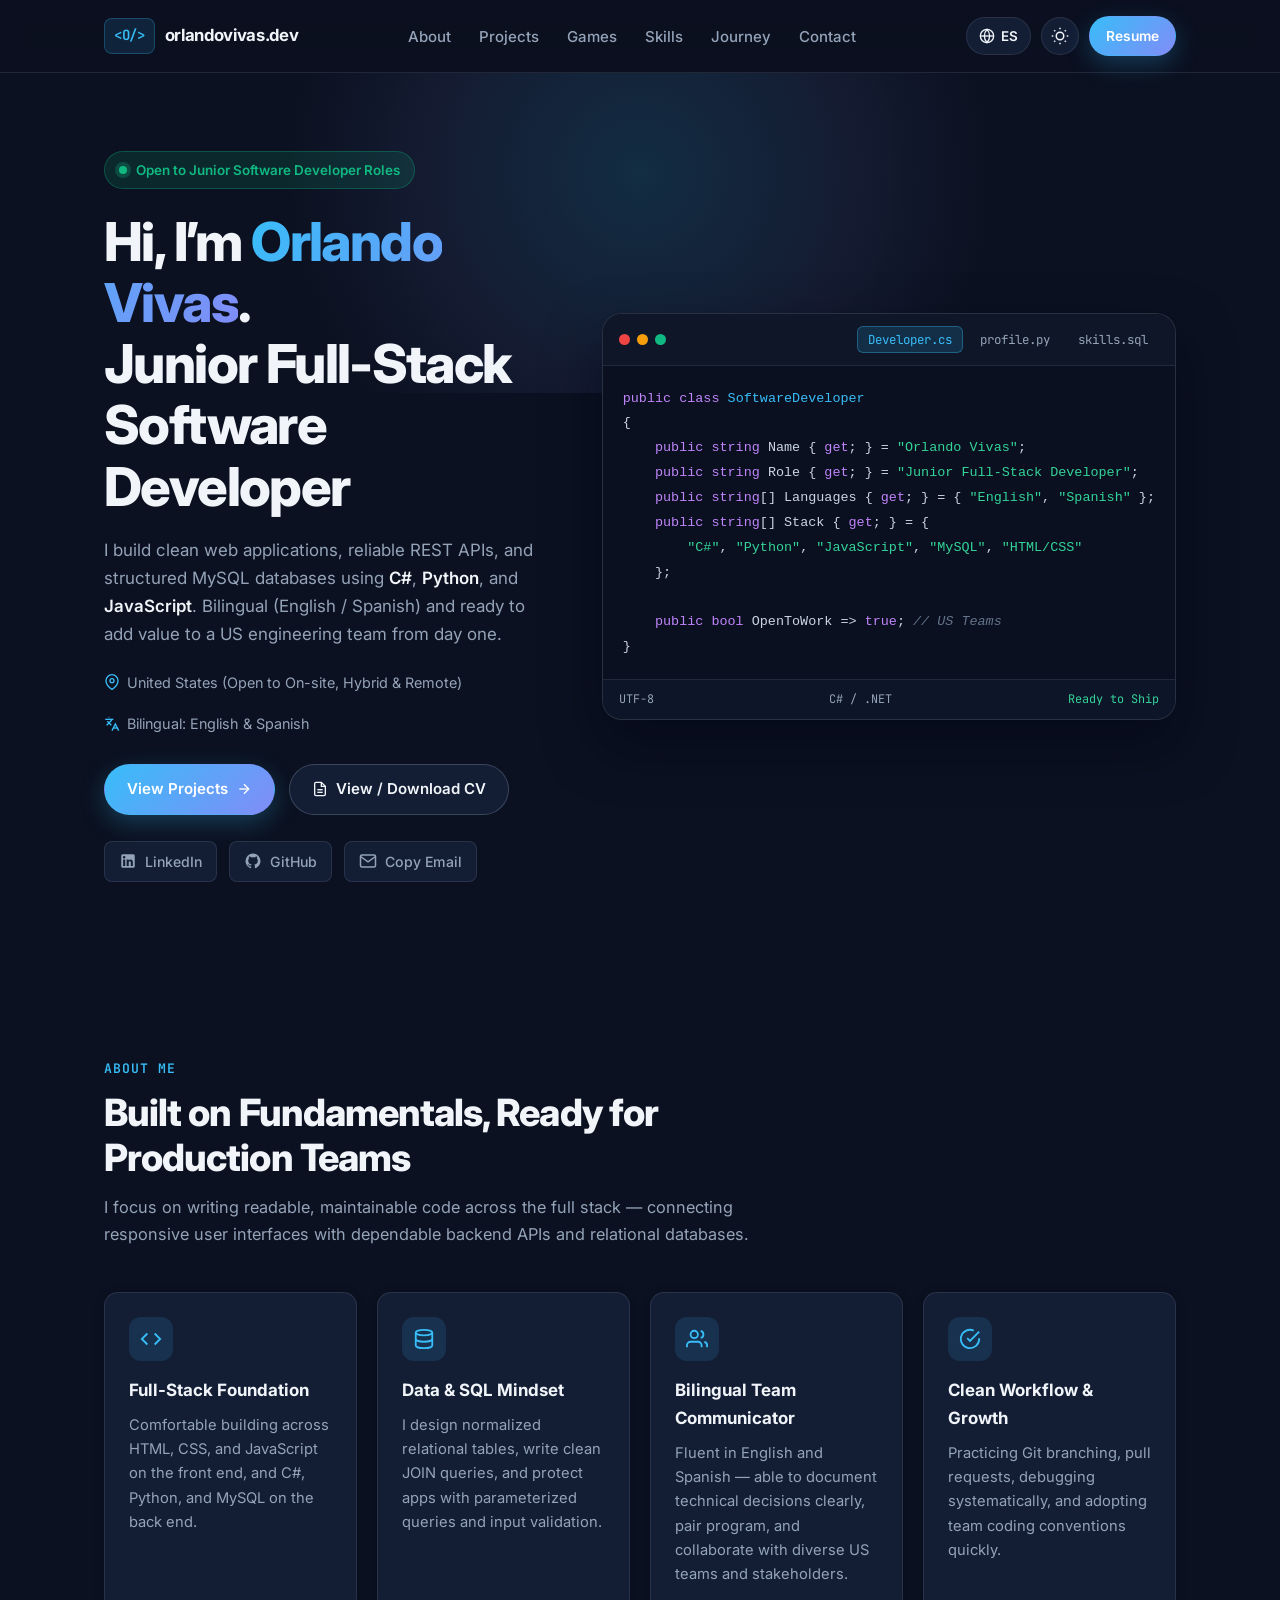
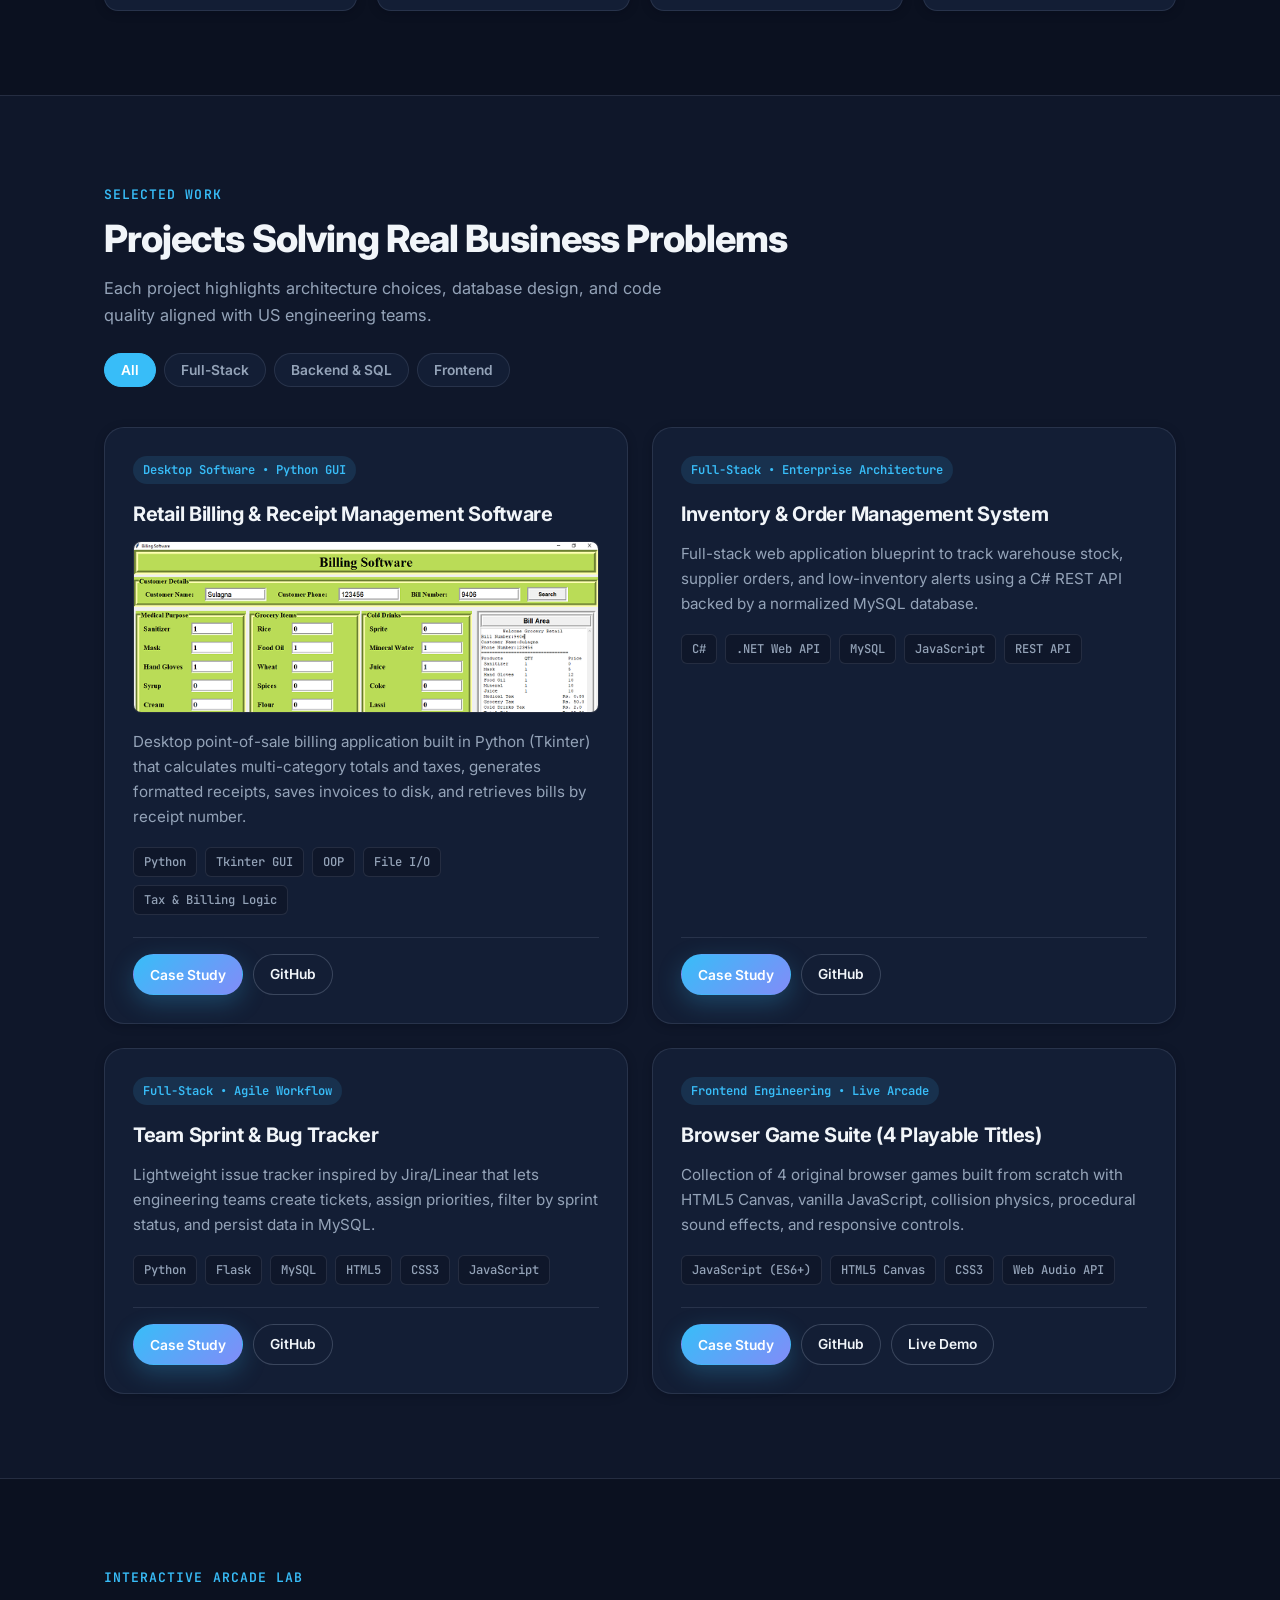
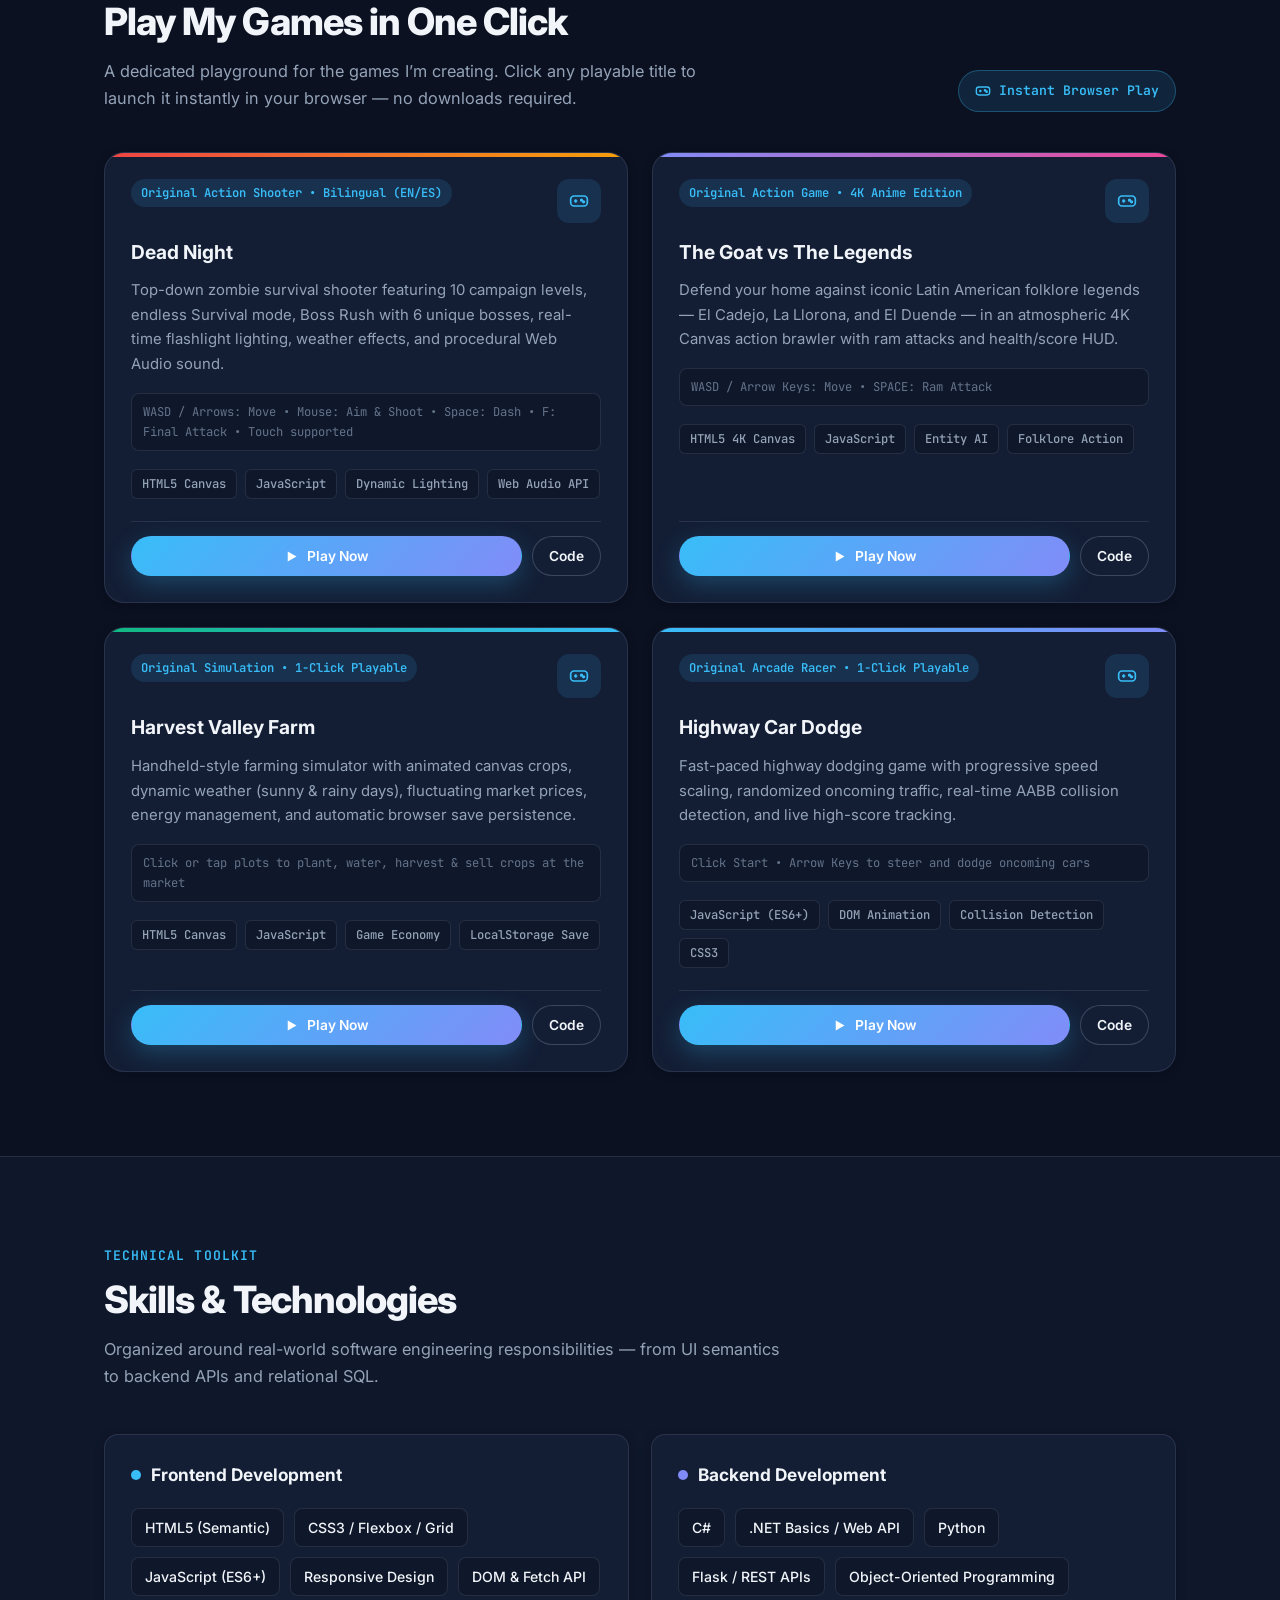
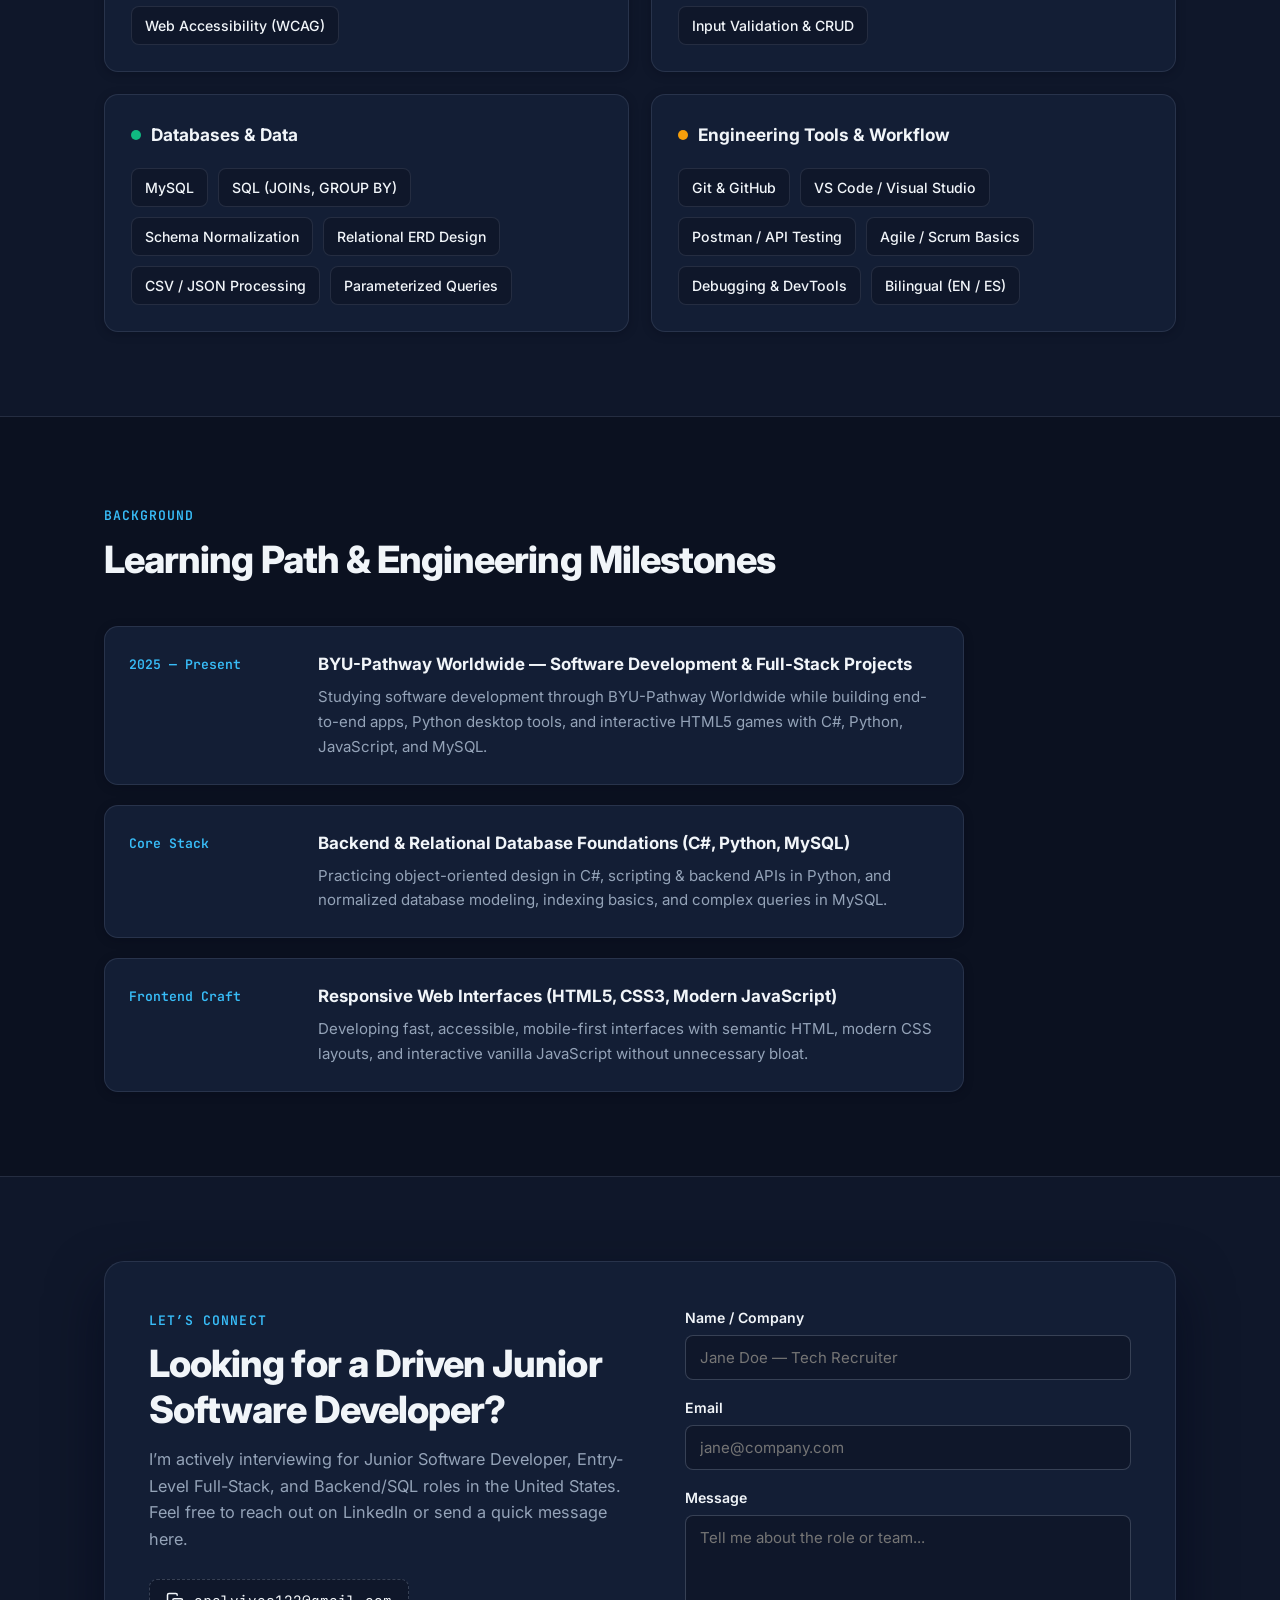
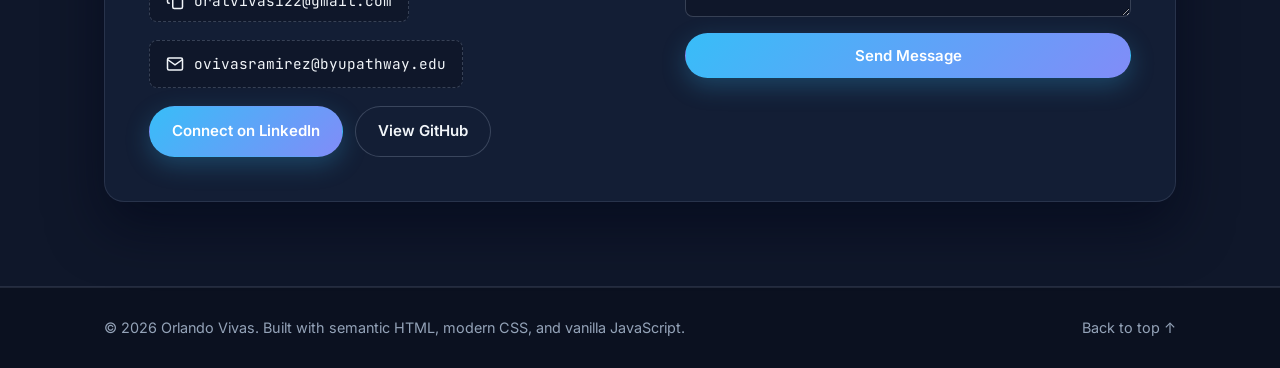
==== index.html @ 5bb9b8f4 "Initial portfolio for Orlando Vivas with projects, resume, and 4 playable games" ====
<!DOCTYPE html>
<html lang="en" data-theme="dark">
  <head>
    <meta charset="UTF-8" />
    <meta name="viewport" content="width=device-width, initial-scale=1.0" />
    <title>Orlando Vivas | Junior Full-Stack Software Developer</title>
    <meta
      name="description"
      content="Portfolio of Orlando Vivas — Bilingual (English/Spanish) Junior Full-Stack Software Developer specializing in C#, Python, JavaScript, HTML/CSS, and MySQL. Explore software projects and 1-click playable browser games."
    />

    <!-- LinkedIn & Social Open Graph Preview -->
    <meta property="og:type" content="website" />
    <meta property="og:title" content="Orlando Vivas — Junior Full-Stack Software Developer" />
    <meta
      property="og:description"
      content="Bilingual (EN/ES) Junior Software Developer building web apps, Python desktop tools, MySQL systems, and playable HTML5 games."
    />
    <meta property="og:image" content="./og-preview.png" />
    <meta name="twitter:card" content="summary_large_image" />
    <meta name="twitter:title" content="Orlando Vivas — Junior Full-Stack Software Developer" />
    <meta
      name="twitter:description"
      content="Bilingual Junior Software Developer | C# • Python • JavaScript • MySQL • Playable Games"
    />
    <meta name="twitter:image" content="./og-preview.png" />

    <!-- Clean SVG Favicon -->
    <link
      rel="icon"
      type="image/svg+xml"
      href="data:image/svg+xml,%3Csvg xmlns='http://www.w3.org/2000/svg' viewBox='0 0 64 64'%3E%3Crect width='64' height='64' rx='16' fill='%230f172a'/%3E%3Ctext x='50%25' y='54%25' dominant-baseline='middle' text-anchor='middle' fill='%2338bdf8' font-family='monospace' font-weight='700' font-size='28'%3E%3CO/%3E%3C/text%3E%3C/svg%3E"
    />

    <!-- Prevent theme flash before paint -->
    <script>
      (function () {
        const savedTheme = localStorage.getItem("portfolio-theme");
        if (savedTheme === "light" || savedTheme === "dark") {
          document.documentElement.setAttribute("data-theme", savedTheme);
        }
      })();
    </script>

    <!-- Fonts -->
    <link rel="preconnect" href="https://fonts.googleapis.com" />
    <link rel="preconnect" href="https://fonts.gstatic.com" crossorigin />
    <link
      href="https://fonts.googleapis.com/css2?family=Inter:wght@400;500;600;700;800&family=JetBrains+Mono:wght@400;500;600&display=swap"
      rel="stylesheet"
    />

    <link rel="stylesheet" href="./style.css?v=4" />

    <!-- Structured Data for Search & Recruiters -->
    <script type="application/ld+json">
      {
        "@context": "https://schema.org",
        "@type": "Person",
        "name": "Orlando Vivas",
        "jobTitle": "Junior Full-Stack Software Developer",
        "url": "https://github.com/vivaseliezer",
        "sameAs": [
          "https://github.com/vivaseliezer",
          "https://www.linkedin.com/in/orlando-vivas"
        ],
        "knowsAbout": ["HTML5", "CSS3", "JavaScript", "Python", "C#", "MySQL", "REST APIs", "Git"],
        "knowsLanguage": ["English", "Spanish"]
      }
    </script>
  </head>
  <body>
    <a href="#main-content" class="skip-link" data-i18n="a11y.skip">Skip to main content</a>

    <!-- Navigation -->
    <header class="site-header" id="top">
      <div class="container nav-container">
        <a href="#top" class="brand" aria-label="Orlando Home">
          <span class="brand-mark" aria-hidden="true">&lt;O/&gt;</span>
          <span class="brand-text" id="brand-name">orlando.dev</span>
        </a>

        <nav class="main-nav" id="main-nav" aria-label="Primary Navigation">
          <ul class="nav-links">
            <li><a href="#about" data-i18n="nav.about">About</a></li>
            <li><a href="#projects" data-i18n="nav.projects">Projects</a></li>
            <li><a href="#games" data-i18n="nav.games">Games</a></li>
            <li><a href="#skills" data-i18n="nav.skills">Skills</a></li>
            <li><a href="#experience" data-i18n="nav.journey">Journey</a></li>
            <li><a href="#contact" data-i18n="nav.contact">Contact</a></li>
          </ul>
        </nav>

        <div class="nav-actions">
          <!-- Language Toggle -->
          <button
            type="button"
            class="icon-pill"
            id="lang-toggle"
            aria-label="Switch language between English and Spanish"
            title="Switch Language (EN / ES)"
          >
            <svg width="16" height="16" viewBox="0 0 24 24" fill="none" stroke="currentColor" stroke-width="2" aria-hidden="true">
              <circle cx="12" cy="12" r="10"></circle>
              <line x1="2" y1="12" x2="22" y2="12"></line>
              <path d="M12 2a15.3 15.3 0 0 1 4 10 15.3 15.3 0 0 1-4 10 15.3 15.3 0 0 1-4-10 15.3 15.3 0 0 1 4-10z"></path>
            </svg>
            <span id="lang-label">ES</span>
          </button>

          <!-- Theme Toggle -->
          <button
            type="button"
            class="icon-btn"
            id="theme-toggle"
            aria-label="Toggle dark and light mode"
            title="Toggle Dark / Light Mode"
          >
            <svg class="icon-sun" width="18" height="18" viewBox="0 0 24 24" fill="none" stroke="currentColor" stroke-width="2" aria-hidden="true">
              <circle cx="12" cy="12" r="5"></circle>
              <line x1="12" y1="1" x2="12" y2="3"></line>
              <line x1="12" y1="21" x2="12" y2="23"></line>
              <line x1="4.22" y1="4.22" x2="5.64" y2="5.64"></line>
              <line x1="18.36" y1="18.36" x2="19.78" y2="19.78"></line>
              <line x1="1" y1="12" x2="3" y2="12"></line>
              <line x1="21" y1="12" x2="23" y2="12"></line>
              <line x1="4.22" y1="19.78" x2="5.64" y2="18.36"></line>
              <line x1="18.36" y1="5.64" x2="19.78" y2="4.22"></line>
            </svg>
            <svg class="icon-moon" width="18" height="18" viewBox="0 0 24 24" fill="none" stroke="currentColor" stroke-width="2" aria-hidden="true">
              <path d="M21 12.79A9 9 0 1 1 11.21 3 7 7 0 0 0 21 12.79z"></path>
            </svg>
          </button>

          <!-- Resume CTA -->
          <a href="./resume.html" class="btn btn-sm btn-primary nav-resume-btn" id="nav-resume-link" data-i18n="nav.resume">
            Resume
          </a>

          <!-- Mobile Hamburger -->
          <button
            type="button"
            class="icon-btn mobile-menu-btn"
            id="mobile-menu-btn"
            aria-label="Open menu"
            aria-expanded="false"
            aria-controls="main-nav"
          >
            <svg width="20" height="20" viewBox="0 0 24 24" fill="none" stroke="currentColor" stroke-width="2" aria-hidden="true">
              <line x1="3" y1="6" x2="21" y2="6"></line>
              <line x1="3" y1="12" x2="21" y2="12"></line>
              <line x1="3" y1="18" x2="21" y2="18"></line>
            </svg>
          </button>
        </div>
      </div>
    </header>

    <main id="main-content">
      <!-- HERO SECTION -->
      <section class="hero-section">
        <div class="hero-glow" aria-hidden="true"></div>
        <div class="container hero-grid">
          <div class="hero-copy">
            <div class="status-badge">
              <span class="status-dot" aria-hidden="true"></span>
              <span id="availability-text">Open to Junior Software Developer Roles</span>
            </div>

            <h1 class="hero-title">
              <span data-i18n="hero.greeting">Hi, I’m</span>
              <span class="gradient-text" id="hero-name">Orlando</span>.<br />
              <span data-i18n="hero.role">Junior Full-Stack Software Developer</span>
            </h1>

            <p class="hero-subtitle" data-i18n="hero.subtitle">
              I build clean web applications, reliable REST APIs, and structured MySQL databases using
              <strong>C#</strong>, <strong>Python</strong>, and <strong>JavaScript</strong>. Bilingual
              (English / Spanish) and ready to add value to a US engineering team from day one.
            </p>

            <div class="hero-meta">
              <span class="meta-item">
                <svg width="16" height="16" viewBox="0 0 24 24" fill="none" stroke="currentColor" stroke-width="2" aria-hidden="true">
                  <path d="M21 10c0 7-9 13-9 13s-9-6-9-13a9 9 0 0 1 18 0z"></path>
                  <circle cx="12" cy="10" r="3"></circle>
                </svg>
                <span id="hero-location">United States (Open to On-site, Hybrid &amp; Remote)</span>
              </span>
              <span class="meta-item">
                <svg width="16" height="16" viewBox="0 0 24 24" fill="none" stroke="currentColor" stroke-width="2" aria-hidden="true">
                  <path d="M5 8l6 6"></path>
                  <path d="M4 14l6-6 2-3"></path>
                  <path d="M2 5h12"></path>
                  <path d="M7 2h1"></path>
                  <path d="M22 22l-5-10-5 10"></path>
                  <path d="M14 18h6"></path>
                </svg>
                <span data-i18n="hero.bilingual">Bilingual: English &amp; Spanish</span>
              </span>
            </div>

            <div class="hero-cta">
              <a href="#projects" class="btn btn-primary">
                <span data-i18n="hero.viewProjects">View Projects</span>
                <svg width="16" height="16" viewBox="0 0 24 24" fill="none" stroke="currentColor" stroke-width="2" aria-hidden="true">
                  <line x1="5" y1="12" x2="19" y2="12"></line>
                  <polyline points="12 5 19 12 12 19"></polyline>
                </svg>
              </a>
              <a href="./resume.html" class="btn btn-secondary" id="hero-resume-link">
                <svg width="16" height="16" viewBox="0 0 24 24" fill="none" stroke="currentColor" stroke-width="2" aria-hidden="true">
                  <path d="M14 2H6a2 2 0 0 0-2 2v16a2 2 0 0 0 2 2h12a2 2 0 0 0 2-2V8z"></path>
                  <polyline points="14 2 14 8 20 8"></polyline>
                  <line x1="16" y1="13" x2="8" y2="13"></line>
                  <line x1="16" y1="17" x2="8" y2="17"></line>
                </svg>
                <span data-i18n="hero.resume">View / Download CV</span>
              </a>
            </div>

            <div class="social-row">
              <a href="#" id="hero-linkedin" target="_blank" rel="noopener noreferrer" class="social-link">
                <svg width="18" height="18" viewBox="0 0 24 24" fill="currentColor" aria-hidden="true">
                  <path d="M19 3a2 2 0 0 1 2 2v14a2 2 0 0 1-2 2H5a2 2 0 0 1-2-2V5a2 2 0 0 1 2-2h14m-.5 15.5v-5.3a3.26 3.26 0 0 0-3.26-3.26c-.85 0-1.84.52-2.28 1.3v-1.11h-2.79v8.37h2.79v-4.93c0-.77.62-1.4 1.39-1.4a1.4 1.4 0 0 1 1.4 1.4v4.93h2.75M6.88 8.56a1.68 1.68 0 0 0 1.68-1.68c0-.93-.75-1.69-1.68-1.69a1.69 1.69 0 0 0-1.69 1.69c0 .93.76 1.68 1.69 1.68m1.39 9.94v-8.37H5.5v8.37h2.77z" />
                </svg>
                <span>LinkedIn</span>
              </a>
              <a href="#" id="hero-github" target="_blank" rel="noopener noreferrer" class="social-link">
                <svg width="18" height="18" viewBox="0 0 24 24" fill="currentColor" aria-hidden="true">
                  <path d="M12 2A10 10 0 0 0 2 12c0 4.42 2.87 8.17 6.84 9.5.5.08.66-.23.66-.5v-1.69c-2.77.6-3.36-1.34-3.36-1.34-.46-1.16-1.11-1.47-1.11-1.47-.91-.62.07-.6.07-.6 1 .07 1.53 1.03 1.53 1.03.87 1.52 2.34 1.07 2.91.83.09-.65.35-1.09.63-1.34-2.22-.25-4.55-1.11-4.55-4.92 0-1.11.38-2 1.03-2.71-.1-.25-.45-1.29.1-2.64 0 0 .84-.27 2.75 1.02.79-.22 1.65-.33 2.5-.33.85 0 1.71.11 2.5.33 1.91-1.29 2.75-1.02 2.75-1.02.55 1.35.2 2.39.1 2.64.65.71 1.03 1.6 1.03 2.71 0 3.82-2.34 4.66-4.57 4.91.36.31.69.92.69 1.85V21c0 .27.16.59.67.5C19.14 20.16 22 16.42 22 12A10 10 0 0 0 12 2z" />
                </svg>
                <span>GitHub</span>
              </a>
              <button type="button" id="copy-email-hero" class="social-link">
                <svg width="18" height="18" viewBox="0 0 24 24" fill="none" stroke="currentColor" stroke-width="2" aria-hidden="true">
                  <path d="M4 4h16c1.1 0 2 .9 2 2v12c0 1.1-.9 2-2 2H4c-1.1 0-2-.9-2-2V6c0-1.1.9-2 2-2z"></path>
                  <polyline points="22,6 12,13 2,6"></polyline>
                </svg>
                <span data-i18n="hero.copyEmail">Copy Email</span>
              </button>
            </div>
          </div>

          <!-- Interactive Code Card -->
          <div class="hero-visual">
            <div class="code-card" aria-label="Developer profile code preview">
              <div class="code-card-header">
                <div class="window-dots" aria-hidden="true">
                  <span class="dot red"></span>
                  <span class="dot yellow"></span>
                  <span class="dot green"></span>
                </div>
                <div class="code-tabs" role="tablist" aria-label="Language preview tabs">
                  <button type="button" class="code-tab active" role="tab" aria-selected="true" data-code-tab="csharp">
                    Developer.cs
                  </button>
                  <button type="button" class="code-tab" role="tab" aria-selected="false" data-code-tab="python">
                    profile.py
                  </button>
                  <button type="button" class="code-tab" role="tab" aria-selected="false" data-code-tab="sql">
                    skills.sql
                  </button>
                </div>
              </div>
              <pre class="code-body"><code id="hero-code-content"></code></pre>
              <div class="code-card-footer">
                <span class="terminal-pill">UTF-8</span>
                <span class="terminal-pill" id="code-lang-pill">C# / .NET</span>
                <span class="terminal-pill success">Ready to Ship</span>
              </div>
            </div>
          </div>
        </div>
      </section>

      <!-- ABOUT & VALUE SECTION -->
      <section class="section" id="about">
        <div class="container">
          <div class="section-header">
            <span class="section-eyebrow" data-i18n="about.eyebrow">About Me</span>
            <h2 class="section-title" data-i18n="about.title">Built on Fundamentals, Ready for Production Teams</h2>
            <p class="section-lead" data-i18n="about.lead">
              I focus on writing readable, maintainable code across the full stack — connecting responsive user interfaces with dependable backend APIs and relational databases.
            </p>
          </div>

          <div class="value-grid">
            <article class="value-card reveal">
              <div class="value-icon" aria-hidden="true">
                <svg width="22" height="22" viewBox="0 0 24 24" fill="none" stroke="currentColor" stroke-width="2">
                  <polyline points="16 18 22 12 16 6"></polyline>
                  <polyline points="8 6 2 12 8 18"></polyline>
                </svg>
              </div>
              <h3 data-i18n="about.card1Title">Full-Stack Foundation</h3>
              <p data-i18n="about.card1Body">
                Comfortable building across HTML, CSS, and JavaScript on the front end, and C#, Python, and MySQL on the back end.
              </p>
            </article>

            <article class="value-card reveal">
              <div class="value-icon" aria-hidden="true">
                <svg width="22" height="22" viewBox="0 0 24 24" fill="none" stroke="currentColor" stroke-width="2">
                  <ellipse cx="12" cy="5" rx="9" ry="3"></ellipse>
                  <path d="M21 12c0 1.66-4 3-9 3s-9-1.34-9-3"></path>
                  <path d="M3 5v14c0 1.66 4 3 9 3s9-1.34 9-3V5"></path>
                </svg>
              </div>
              <h3 data-i18n="about.card2Title">Data &amp; SQL Mindset</h3>
              <p data-i18n="about.card2Body">
                I design normalized relational tables, write clean JOIN queries, and protect apps with parameterized queries and input validation.
              </p>
            </article>

            <article class="value-card reveal">
              <div class="value-icon" aria-hidden="true">
                <svg width="22" height="22" viewBox="0 0 24 24" fill="none" stroke="currentColor" stroke-width="2">
                  <path d="M17 21v-2a4 4 0 0 0-4-4H5a4 4 0 0 0-4 4v2"></path>
                  <circle cx="9" cy="7" r="4"></circle>
                  <path d="M23 21v-2a4 4 0 0 0-3-3.87"></path>
                  <path d="M16 3.13a4 4 0 0 1 0 7.75"></path>
                </svg>
              </div>
              <h3 data-i18n="about.card3Title">Bilingual Team Communicator</h3>
              <p data-i18n="about.card3Body">
                Fluent in English and Spanish — able to document technical decisions clearly, pair program, and collaborate with diverse US teams and stakeholders.
              </p>
            </article>

            <article class="value-card reveal">
              <div class="value-icon" aria-hidden="true">
                <svg width="22" height="22" viewBox="0 0 24 24" fill="none" stroke="currentColor" stroke-width="2">
                  <path d="M22 11.08V12a10 10 0 1 1-5.93-9.14"></path>
                  <polyline points="22 4 12 14.01 9 11.01"></polyline>
                </svg>
              </div>
              <h3 data-i18n="about.card4Title">Clean Workflow &amp; Growth</h3>
              <p data-i18n="about.card4Body">
                Practicing Git branching, pull requests, debugging systematically, and adopting team coding conventions quickly.
              </p>
            </article>
          </div>
        </div>
      </section>

      <!-- PROJECTS SECTION -->
      <section class="section section-alt" id="projects">
        <div class="container">
          <div class="section-header-row">
            <div>
              <span class="section-eyebrow" data-i18n="projects.eyebrow">Selected Work</span>
              <h2 class="section-title" data-i18n="projects.title">Projects Solving Real Business Problems</h2>
              <p class="section-lead" data-i18n="projects.lead">
                Each project highlights architecture choices, database design, and code quality aligned with US engineering teams.
              </p>
            </div>

            <div class="filter-bar" role="tablist" aria-label="Filter projects by category">
              <button type="button" class="filter-btn active" data-filter="all" data-i18n="projects.filterAll">All</button>
              <button type="button" class="filter-btn" data-filter="fullstack" data-i18n="projects.filterFullstack">Full-Stack</button>
              <button type="button" class="filter-btn" data-filter="backend" data-i18n="projects.filterBackend">Backend &amp; SQL</button>
              <button type="button" class="filter-btn" data-filter="frontend" data-i18n="projects.filterFrontend">Frontend</button>
            </div>
          </div>

          <div class="projects-grid" id="projects-grid">
            <!-- Rendered dynamically from config.js -->
          </div>
        </div>
      </section>

      <!-- INTERACTIVE GAMES ARCADE SECTION -->
      <section class="section" id="games">
        <div class="container">
          <div class="section-header-row">
            <div>
              <span class="section-eyebrow" data-i18n="games.eyebrow">Interactive Arcade Lab</span>
              <h2 class="section-title" data-i18n="games.title">Play My Games in One Click</h2>
              <p class="section-lead" data-i18n="games.lead">
                A dedicated playground for the games I’m creating. Click any playable title to launch it instantly in your browser — no downloads required.
              </p>
            </div>
            <div class="arcade-pill">
              <svg width="16" height="16" viewBox="0 0 24 24" fill="none" stroke="currentColor" stroke-width="2" aria-hidden="true">
                <rect x="2" y="6" width="20" height="12" rx="4"></rect>
                <line x1="6" y1="12" x2="10" y2="12"></line>
                <line x1="8" y1="10" x2="8" y2="14"></line>
                <circle cx="15" cy="11" r="1"></circle>
                <circle cx="17.5" cy="13" r="1"></circle>
              </svg>
              <span data-i18n="games.instantBadge">Instant Browser Play</span>
            </div>
          </div>

          <div class="games-grid" id="games-grid">
            <!-- Rendered dynamically from config.js -->
          </div>
        </div>
      </section>

      <!-- SKILLS SECTION -->
      <section class="section section-alt" id="skills">
        <div class="container">
          <div class="section-header">
            <span class="section-eyebrow" data-i18n="skills.eyebrow">Technical Toolkit</span>
            <h2 class="section-title" data-i18n="skills.title">Skills &amp; Technologies</h2>
            <p class="section-lead" data-i18n="skills.lead">
              Organized around real-world software engineering responsibilities — from UI semantics to backend APIs and relational SQL.
            </p>
          </div>

          <div class="skills-grid">
            <div class="skill-group reveal">
              <div class="skill-group-header">
                <span class="skill-dot blue" aria-hidden="true"></span>
                <h3 data-i18n="skills.frontend">Frontend Development</h3>
              </div>
              <div class="skill-tags">
                <span class="skill-tag">HTML5 (Semantic)</span>
                <span class="skill-tag">CSS3 / Flexbox / Grid</span>
                <span class="skill-tag">JavaScript (ES6+)</span>
                <span class="skill-tag">Responsive Design</span>
                <span class="skill-tag">DOM &amp; Fetch API</span>
                <span class="skill-tag">Web Accessibility (WCAG)</span>
              </div>
            </div>

            <div class="skill-group reveal">
              <div class="skill-group-header">
                <span class="skill-dot purple" aria-hidden="true"></span>
                <h3 data-i18n="skills.backend">Backend Development</h3>
              </div>
              <div class="skill-tags">
                <span class="skill-tag">C#</span>
                <span class="skill-tag">.NET Basics / Web API</span>
                <span class="skill-tag">Python</span>
                <span class="skill-tag">Flask / REST APIs</span>
                <span class="skill-tag">Object-Oriented Programming</span>
                <span class="skill-tag">Input Validation &amp; CRUD</span>
              </div>
            </div>

            <div class="skill-group reveal">
              <div class="skill-group-header">
                <span class="skill-dot emerald" aria-hidden="true"></span>
                <h3 data-i18n="skills.database">Databases &amp; Data</h3>
              </div>
              <div class="skill-tags">
                <span class="skill-tag">MySQL</span>
                <span class="skill-tag">SQL (JOINs, GROUP BY)</span>
                <span class="skill-tag">Schema Normalization</span>
                <span class="skill-tag">Relational ERD Design</span>
                <span class="skill-tag">CSV / JSON Processing</span>
                <span class="skill-tag">Parameterized Queries</span>
              </div>
            </div>

            <div class="skill-group reveal">
              <div class="skill-group-header">
                <span class="skill-dot amber" aria-hidden="true"></span>
                <h3 data-i18n="skills.tools">Engineering Tools &amp; Workflow</h3>
              </div>
              <div class="skill-tags">
                <span class="skill-tag">Git &amp; GitHub</span>
                <span class="skill-tag">VS Code / Visual Studio</span>
                <span class="skill-tag">Postman / API Testing</span>
                <span class="skill-tag">Agile / Scrum Basics</span>
                <span class="skill-tag">Debugging &amp; DevTools</span>
                <span class="skill-tag" data-i18n="skills.bilingualTag">Bilingual (EN / ES)</span>
              </div>
            </div>
          </div>
        </div>
      </section>

      <!-- JOURNEY / EDUCATION SECTION -->
      <section class="section" id="experience">
        <div class="container">
          <div class="section-header">
            <span class="section-eyebrow" data-i18n="journey.eyebrow">Background</span>
            <h2 class="section-title" data-i18n="journey.title">Learning Path &amp; Engineering Milestones</h2>
          </div>

          <div class="timeline">
            <article class="timeline-item reveal">
              <span class="timeline-date" data-i18n="journey.item1Date">2025 — Present</span>
              <div class="timeline-content">
                <h3 data-i18n="journey.item1Title">BYU-Pathway Worldwide — Software Development &amp; Full-Stack Projects</h3>
                <p data-i18n="journey.item1Body">
                  Studying software development through BYU-Pathway Worldwide while building end-to-end apps, Python desktop tools, and interactive HTML5 games with C#, Python, JavaScript, and MySQL.
                </p>
              </div>
            </article>

            <article class="timeline-item reveal">
              <span class="timeline-date" data-i18n="journey.item2Date">Core Stack</span>
              <div class="timeline-content">
                <h3 data-i18n="journey.item2Title">Backend &amp; Relational Database Foundations (C#, Python, MySQL)</h3>
                <p data-i18n="journey.item2Body">
                  Practicing object-oriented design in C#, scripting &amp; backend APIs in Python, and normalized database modeling, indexing basics, and complex queries in MySQL.
                </p>
              </div>
            </article>

            <article class="timeline-item reveal">
              <span class="timeline-date" data-i18n="journey.item3Date">Frontend Craft</span>
              <div class="timeline-content">
                <h3 data-i18n="journey.item3Title">Responsive Web Interfaces (HTML5, CSS3, Modern JavaScript)</h3>
                <p data-i18n="journey.item3Body">
                  Developing fast, accessible, mobile-first interfaces with semantic HTML, modern CSS layouts, and interactive vanilla JavaScript without unnecessary bloat.
                </p>
              </div>
            </article>
          </div>
        </div>
      </section>

      <!-- CONTACT SECTION -->
      <section class="section section-alt" id="contact">
        <div class="container">
          <div class="contact-card">
            <div class="contact-info">
              <span class="section-eyebrow" data-i18n="contact.eyebrow">Let’s Connect</span>
              <h2 class="section-title" data-i18n="contact.title">Looking for a Driven Junior Software Developer?</h2>
              <p class="section-lead" data-i18n="contact.lead">
                I’m actively interviewing for Junior Software Developer, Entry-Level Full-Stack, and Backend/SQL roles in the United States. Feel free to reach out on LinkedIn or send a quick message here.
              </p>

              <div class="contact-direct">
                <button type="button" class="contact-pill" id="copy-email-contact">
                  <svg width="18" height="18" viewBox="0 0 24 24" fill="none" stroke="currentColor" stroke-width="2" aria-hidden="true">
                    <rect x="9" y="9" width="13" height="13" rx="2" ry="2"></rect>
                    <path d="M5 15H4a2 2 0 0 1-2-2V4a2 2 0 0 1 2-2h9a2 2 0 0 1 2 2v1"></path>
                  </svg>
                  <span id="contact-email-display">oralvivas122@gmail.com</span>
                </button>
                <a href="mailto:ovivasramirez@byupathway.edu" class="contact-pill" id="contact-school-email">
                  <svg width="18" height="18" viewBox="0 0 24 24" fill="none" stroke="currentColor" stroke-width="2" aria-hidden="true">
                    <path d="M4 4h16c1.1 0 2 .9 2 2v12c0 1.1-.9 2-2 2H4c-1.1 0-2-.9-2-2V6c0-1.1.9-2 2-2z"></path>
                    <polyline points="22,6 12,13 2,6"></polyline>
                  </svg>
                  <span id="contact-school-email-display">ovivasramirez@byupathway.edu</span>
                </a>

                <div class="contact-links">
                  <a href="#" id="contact-linkedin" target="_blank" rel="noopener noreferrer" class="btn btn-primary">
                    <span data-i18n="contact.linkedinCta">Connect on LinkedIn</span>
                  </a>
                  <a href="#" id="contact-github" target="_blank" rel="noopener noreferrer" class="btn btn-secondary">
                    <span data-i18n="contact.githubCta">View GitHub</span>
                  </a>
                </div>
              </div>
            </div>

            <!-- Netlify-ready Contact Form (also gracefully opens email fallback locally) -->
            <form
              class="contact-form"
              id="contact-form"
              name="portfolio-contact"
              method="POST"
              data-netlify="true"
              netlify-honeypot="bot-field"
            >
              <input type="hidden" name="form-name" value="portfolio-contact" />
              <p class="sr-only">
                <label>Don’t fill this out if you’re human: <input name="bot-field" /></label>
              </p>

              <div class="form-group">
                <label for="sender-name" data-i18n="contact.formName">Name / Company</label>
                <input type="text" id="sender-name" name="name" required placeholder="Jane Doe — Tech Recruiter" />
              </div>

              <div class="form-group">
                <label for="sender-email" data-i18n="contact.formEmail">Email</label>
                <input type="email" id="sender-email" name="email" required placeholder="jane@company.com" />
              </div>

              <div class="form-group">
                <label for="sender-message" data-i18n="contact.formMessage">Message</label>
                <textarea
                  id="sender-message"
                  name="message"
                  rows="4"
                  required
                  placeholder="Tell me about the role or team..."
                ></textarea>
              </div>

              <button type="submit" class="btn btn-primary btn-full" data-i18n="contact.formSubmit">
                Send Message
              </button>
              <p class="form-status" id="form-status" role="status" aria-live="polite"></p>
            </form>
          </div>
        </div>
      </section>
    </main>

    <!-- FOOTER -->
    <footer class="site-footer">
      <div class="container footer-inner">
        <p>
          &copy; <span id="current-year">2026</span> <span id="footer-name">Orlando</span>.
          <span data-i18n="footer.rights">Built with semantic HTML, modern CSS, and vanilla JavaScript.</span>
        </p>
        <div class="footer-links">
          <a href="#top" data-i18n="footer.backToTop">Back to top &uarr;</a>
        </div>
      </div>
    </footer>

    <!-- PROJECT CASE STUDY MODAL -->
    <div
      class="modal-backdrop"
      id="project-modal"
      role="dialog"
      aria-modal="true"
      aria-labelledby="modal-title"
      hidden
    >
      <div class="modal-dialog">
        <button type="button" class="modal-close" id="modal-close" aria-label="Close project details">
          <svg width="20" height="20" viewBox="0 0 24 24" fill="none" stroke="currentColor" stroke-width="2" aria-hidden="true">
            <line x1="18" y1="6" x2="6" y2="18"></line>
            <line x1="6" y1="6" x2="18" y2="18"></line>
          </svg>
        </button>

        <span class="project-badge" id="modal-badge"></span>
        <h3 class="modal-title" id="modal-title"></h3>
        <div class="project-tags" id="modal-tags"></div>
        <div class="modal-preview-wrap" id="modal-preview-wrap" hidden>
          <img id="modal-preview-img" src="" alt="Project interface preview" />
        </div>

        <div class="modal-grid">
          <div class="modal-block">
            <h4 data-i18n="modal.problem">The Problem</h4>
            <p id="modal-problem"></p>
          </div>
          <div class="modal-block">
            <h4 data-i18n="modal.solution">My Solution</h4>
            <p id="modal-solution"></p>
          </div>
        </div>

        <div class="modal-block">
          <h4 data-i18n="modal.highlights">Key Engineering Highlights</h4>
          <ul class="modal-list" id="modal-highlights"></ul>
        </div>

        <div class="modal-code-wrap">
          <div class="modal-code-header" id="modal-code-title"></div>
          <pre class="modal-code"><code id="modal-code-content"></code></pre>
        </div>

        <div class="modal-actions">
          <a href="#" id="modal-github" target="_blank" rel="noopener noreferrer" class="btn btn-primary">
            <span data-i18n="modal.viewCode">View Repository on GitHub</span>
          </a>
          <a href="#" id="modal-demo" target="_blank" rel="noopener noreferrer" class="btn btn-secondary" hidden>
            <span data-i18n="modal.liveDemo">Live Demo</span>
          </a>
        </div>
      </div>
    </div>

    <!-- 1-CLICK GAME PLAYER MODAL -->
    <div
      class="modal-backdrop"
      id="game-modal"
      role="dialog"
      aria-modal="true"
      aria-labelledby="game-modal-title"
      hidden
    >
      <div class="game-modal-dialog">
        <div class="game-modal-bar">
          <div class="game-modal-meta">
            <span class="game-live-dot" aria-hidden="true"></span>
            <h3 id="game-modal-title">Game Player</h3>
          </div>
          <div class="game-modal-controls">
            <button type="button" class="btn btn-sm btn-secondary" id="game-restart-btn" data-i18n="games.restart">
              Restart
            </button>
            <a href="#" id="game-newtab-link" target="_blank" rel="noopener noreferrer" class="btn btn-sm btn-secondary" data-i18n="games.openFull">
              Full Tab &nearr;
            </a>
            <button type="button" class="modal-close game-close-btn" id="game-modal-close" aria-label="Close game player">
              <svg width="20" height="20" viewBox="0 0 24 24" fill="none" stroke="currentColor" stroke-width="2" aria-hidden="true">
                <line x1="18" y1="6" x2="6" y2="18"></line>
                <line x1="6" y1="6" x2="18" y2="18"></line>
              </svg>
            </button>
          </div>
        </div>
        <div class="game-frame-wrap">
          <iframe
            id="game-iframe"
            title="Playable Game"
            src="about:blank"
            allow="fullscreen; gamepad"
            loading="lazy"
          ></iframe>
        </div>
        <div class="game-modal-footer">
          <span id="game-modal-controls-hint"></span>
        </div>
      </div>
    </div>

    <!-- TOAST NOTIFICATION -->
    <div class="toast" id="toast" role="status" aria-live="polite" hidden></div>

    <script src="./config.js?v=5"></script>
    <script src="./script.js?v=5"></script>
  </body>
</html>
---- style.css ----
/* ============================================================
   ORLANDO — JUNIOR SOFTWARE DEVELOPER PORTFOLIO
   Modern Dark & Light Design System
   ============================================================ */

:root {
  --font-sans: "Inter", -apple-system, BlinkMacSystemFont, "Segoe UI", Roboto, sans-serif;
  --font-mono: "JetBrains Mono", ui-monospace, SFMono-Regular, Menlo, Consolas, monospace;

  /* Dark Theme (Default) */
  --bg: #0b1120;
  --bg-alt: #0f172a;
  --surface: #131e35;
  --surface-hover: #192744;
  --code-bg: #0a101f;
  --border: rgba(148, 163, 184, 0.16);
  --border-strong: rgba(148, 163, 184, 0.3);

  --text: #f1f5f9;
  --text-muted: #94a3b8;
  --text-subtle: #64748b;

  --accent: #38bdf8;
  --accent-strong: #0ea5e9;
  --accent-2: #818cf8;
  --accent-soft: rgba(56, 189, 248, 0.12);
  --success: #10b981;
  --success-soft: rgba(16, 185, 129, 0.14);

  --shadow-sm: 0 2px 10px rgba(2, 6, 23, 0.28);
  --shadow-lg: 0 24px 54px rgba(2, 6, 23, 0.55);
  --header-bg: rgba(11, 17, 32, 0.82);

  --radius-sm: 8px;
  --radius-md: 14px;
  --radius-lg: 20px;
  --radius-pill: 999px;

  --container-max: 1120px;
  --transition: 0.22s cubic-bezier(0.22, 1, 0.36, 1);
}

[data-theme="light"] {
  --bg: #f8fafc;
  --bg-alt: #f1f5f9;
  --surface: #ffffff;
  --surface-hover: #f8fafc;
  --code-bg: #0f172a;
  --border: rgba(15, 23, 42, 0.1);
  --border-strong: rgba(15, 23, 42, 0.2);

  --text: #0f172a;
  --text-muted: #475569;
  --text-subtle: #64748b;

  --accent: #2563eb;
  --accent-strong: #1d4ed8;
  --accent-2: #4f46e5;
  --accent-soft: rgba(37, 99, 235, 0.1);
  --success: #059669;
  --success-soft: rgba(5, 150, 105, 0.12);

  --shadow-sm: 0 2px 10px rgba(15, 23, 42, 0.06);
  --shadow-lg: 0 20px 48px rgba(15, 23, 42, 0.12);
  --header-bg: rgba(248, 250, 252, 0.86);
}

/* Base Reset */
*,
*::before,
*::after {
  box-sizing: border-box;
  margin: 0;
  padding: 0;
}

html {
  scroll-behavior: smooth;
  scroll-padding-top: 84px;
}

body {
  font-family: var(--font-sans);
  background: var(--bg);
  color: var(--text);
  line-height: 1.65;
  -webkit-font-smoothing: antialiased;
  overflow-x: hidden;
  transition: background var(--transition), color var(--transition);
}

a {
  color: inherit;
  text-decoration: none;
}

button,
input,
textarea {
  font-family: inherit;
  color: inherit;
}

button {
  cursor: pointer;
}

:focus-visible {
  outline: 2px solid var(--accent);
  outline-offset: 3px;
}

.sr-only {
  position: absolute;
  width: 1px;
  height: 1px;
  overflow: hidden;
  clip: rect(0, 0, 0, 0);
  white-space: nowrap;
}

.skip-link {
  position: fixed;
  top: -100px;
  left: 16px;
  background: var(--accent);
  color: #0b1120;
  padding: 10px 16px;
  border-radius: var(--radius-sm);
  font-weight: 600;
  z-index: 1000;
}

.skip-link:focus {
  top: 16px;
}

.container {
  width: 100%;
  max-width: var(--container-max);
  margin: 0 auto;
  padding: 0 24px;
}

/* ============================================================
   HEADER & NAVIGATION
   ============================================================ */
.site-header {
  position: sticky;
  top: 0;
  z-index: 100;
  background: var(--header-bg);
  backdrop-filter: blur(14px);
  -webkit-backdrop-filter: blur(14px);
  border-bottom: 1px solid var(--border);
}

.nav-container {
  display: flex;
  align-items: center;
  justify-content: space-between;
  height: 72px;
  gap: 16px;
}

.brand {
  display: inline-flex;
  align-items: center;
  gap: 10px;
  font-weight: 700;
  font-size: 1.05rem;
  letter-spacing: -0.02em;
}

.brand-mark {
  display: inline-flex;
  align-items: center;
  justify-content: center;
  padding: 5px 9px;
  border-radius: var(--radius-sm);
  background: var(--accent-soft);
  color: var(--accent);
  font-family: var(--font-mono);
  font-size: 0.88rem;
  font-weight: 600;
  border: 1px solid rgba(56, 189, 248, 0.25);
}

.nav-links {
  display: flex;
  list-style: none;
  gap: 28px;
}

.nav-links a {
  font-size: 0.94rem;
  font-weight: 500;
  color: var(--text-muted);
  transition: color var(--transition);
  position: relative;
}

.nav-links a:hover,
.nav-links a.active {
  color: var(--text);
}

.nav-links a::after {
  content: "";
  position: absolute;
  left: 0;
  bottom: -6px;
  width: 0;
  height: 2px;
  background: var(--accent);
  transition: width var(--transition);
}

.nav-links a:hover::after,
.nav-links a.active::after {
  width: 100%;
}

.nav-actions {
  display: flex;
  align-items: center;
  gap: 10px;
}

.icon-btn,
.icon-pill {
  display: inline-flex;
  align-items: center;
  justify-content: center;
  gap: 6px;
  height: 38px;
  border-radius: var(--radius-pill);
  border: 1px solid var(--border);
  background: var(--surface);
  color: var(--text);
  font-size: 0.84rem;
  font-weight: 600;
  transition: border-color var(--transition), background var(--transition), transform var(--transition);
}

.icon-btn {
  width: 38px;
}

.icon-pill {
  padding: 0 12px;
}

.icon-btn:hover,
.icon-pill:hover {
  border-color: var(--accent);
  background: var(--surface-hover);
}

[data-theme="dark"] .icon-moon {
  display: none;
}

[data-theme="light"] .icon-sun {
  display: none;
}

.mobile-menu-btn {
  display: none;
}

/* ============================================================
   BUTTONS
   ============================================================ */
.btn {
  display: inline-flex;
  align-items: center;
  justify-content: center;
  gap: 8px;
  padding: 12px 22px;
  border-radius: var(--radius-pill);
  font-weight: 600;
  font-size: 0.94rem;
  border: 1px solid transparent;
  transition: transform var(--transition), box-shadow var(--transition), background var(--transition), border-color var(--transition);
}

.btn:hover {
  transform: translateY(-2px);
}

.btn-sm {
  padding: 8px 16px;
  font-size: 0.86rem;
}

.btn-primary {
  background: linear-gradient(135deg, var(--accent), var(--accent-2));
  color: #ffffff;
  box-shadow: 0 8px 24px rgba(56, 189, 248, 0.25);
}

.btn-primary:hover {
  box-shadow: 0 12px 28px rgba(56, 189, 248, 0.35);
}

.btn-secondary {
  background: var(--surface);
  color: var(--text);
  border-color: var(--border-strong);
}

.btn-secondary:hover {
  border-color: var(--accent);
  background: var(--surface-hover);
}

.btn-full {
  width: 100%;
}

/* ============================================================
   HERO SECTION
   ============================================================ */
.hero-section {
  position: relative;
  padding: 78px 0 88px;
  overflow: hidden;
}

.hero-glow {
  position: absolute;
  top: -120px;
  left: 50%;
  transform: translateX(-50%);
  width: 880px;
  height: 440px;
  background: radial-gradient(circle, rgba(56, 189, 248, 0.16) 0%, rgba(129, 140, 248, 0.08) 45%, transparent 72%);
  pointer-events: none;
  z-index: 0;
}

.hero-grid {
  position: relative;
  z-index: 1;
  display: grid;
  grid-template-columns: 1.15fr 0.95fr;
  gap: 48px;
  align-items: center;
}

.status-badge {
  display: inline-flex;
  align-items: center;
  gap: 9px;
  padding: 7px 14px;
  border-radius: var(--radius-pill);
  background: var(--success-soft);
  border: 1px solid rgba(16, 185, 129, 0.3);
  color: var(--success);
  font-size: 0.84rem;
  font-weight: 600;
  margin-bottom: 22px;
}

.status-dot {
  width: 8px;
  height: 8px;
  border-radius: 50%;
  background: var(--success);
  box-shadow: 0 0 0 4px rgba(16, 185, 129, 0.25);
}

.hero-title {
  font-size: clamp(2.15rem, 4.2vw, 3.35rem);
  font-weight: 800;
  line-height: 1.14;
  letter-spacing: -0.03em;
  margin-bottom: 20px;
}

.gradient-text {
  background: linear-gradient(120deg, var(--accent), var(--accent-2));
  -webkit-background-clip: text;
  background-clip: text;
  -webkit-text-fill-color: transparent;
}

.hero-subtitle {
  font-size: 1.06rem;
  color: var(--text-muted);
  max-width: 58ch;
  margin-bottom: 22px;
}

.hero-subtitle strong {
  color: var(--text);
  font-weight: 600;
}

.hero-meta {
  display: flex;
  flex-wrap: wrap;
  gap: 18px;
  margin-bottom: 28px;
  color: var(--text-muted);
  font-size: 0.9rem;
}

.meta-item {
  display: inline-flex;
  align-items: center;
  gap: 7px;
}

.meta-item svg {
  color: var(--accent);
  flex-shrink: 0;
}

.hero-cta {
  display: flex;
  flex-wrap: wrap;
  gap: 14px;
  margin-bottom: 26px;
}

.social-row {
  display: flex;
  flex-wrap: wrap;
  gap: 12px;
}

.social-link {
  display: inline-flex;
  align-items: center;
  gap: 8px;
  padding: 8px 14px;
  border-radius: var(--radius-sm);
  border: 1px solid var(--border);
  background: var(--surface);
  color: var(--text-muted);
  font-size: 0.88rem;
  font-weight: 500;
  transition: color var(--transition), border-color var(--transition), background var(--transition);
}

.social-link:hover {
  color: var(--text);
  border-color: var(--accent);
  background: var(--surface-hover);
}

/* Interactive Code Card */
.code-card {
  background: var(--code-bg);
  color: #e2e8f0;
  border: 1px solid rgba(148, 163, 184, 0.22);
  border-radius: var(--radius-lg);
  box-shadow: var(--shadow-lg);
  overflow: hidden;
}

.code-card-header {
  display: flex;
  align-items: center;
  justify-content: space-between;
  gap: 12px;
  padding: 12px 16px;
  background: rgba(15, 23, 42, 0.9);
  border-bottom: 1px solid rgba(148, 163, 184, 0.14);
}

.window-dots {
  display: flex;
  gap: 7px;
}

.dot {
  width: 11px;
  height: 11px;
  border-radius: 50%;
}

.dot.red {
  background: #ef4444;
}
.dot.yellow {
  background: #f59e0b;
}
.dot.green {
  background: #10b981;
}

.code-tabs {
  display: flex;
  gap: 6px;
  flex-wrap: wrap;
}

.code-tab {
  background: transparent;
  border: 1px solid transparent;
  color: #94a3b8;
  font-family: var(--font-mono);
  font-size: 0.78rem;
  padding: 4px 10px;
  border-radius: 6px;
  transition: background var(--transition), color var(--transition), border-color var(--transition);
}

.code-tab:hover {
  color: #f8fafc;
}

.code-tab.active {
  background: rgba(56, 189, 248, 0.15);
  color: #38bdf8;
  border-color: rgba(56, 189, 248, 0.35);
}

.code-body {
  padding: 20px;
  font-family: var(--font-mono);
  font-size: 0.84rem;
  line-height: 1.7;
  overflow-x: auto;
  min-height: 270px;
  color: #cbd5e1;
}

.tok-kw {
  color: #c084fc;
}
.tok-type {
  color: #38bdf8;
}
.tok-str {
  color: #34d399;
}
.tok-num {
  color: #fbbf24;
}
.tok-com {
  color: #64748b;
  font-style: italic;
}

.code-card-footer {
  display: flex;
  align-items: center;
  justify-content: space-between;
  padding: 10px 16px;
  background: rgba(15, 23, 42, 0.85);
  border-top: 1px solid rgba(148, 163, 184, 0.14);
  font-family: var(--font-mono);
  font-size: 0.74rem;
  color: #94a3b8;
}

.terminal-pill.success {
  color: #34d399;
}

/* ============================================================
   SECTIONS
   ============================================================ */
.section {
  padding: 84px 0;
}

.section-alt {
  background: var(--bg-alt);
  border-top: 1px solid var(--border);
  border-bottom: 1px solid var(--border);
}

.section-header {
  max-width: 680px;
  margin-bottom: 44px;
}

.section-header-row {
  display: flex;
  flex-wrap: wrap;
  align-items: flex-end;
  justify-content: space-between;
  gap: 24px;
  margin-bottom: 40px;
}

.section-header-row .section-lead {
  max-width: 600px;
}

.section-eyebrow {
  display: inline-block;
  font-family: var(--font-mono);
  font-size: 0.82rem;
  font-weight: 600;
  text-transform: uppercase;
  letter-spacing: 0.08em;
  color: var(--accent);
  margin-bottom: 10px;
}

.section-title {
  font-size: clamp(1.65rem, 3vw, 2.35rem);
  font-weight: 800;
  letter-spacing: -0.025em;
  line-height: 1.2;
  margin-bottom: 14px;
}

.section-lead {
  font-size: 1.02rem;
  color: var(--text-muted);
}

/* Value Cards */
.value-grid {
  display: grid;
  grid-template-columns: repeat(4, 1fr);
  gap: 20px;
}

.value-card {
  background: var(--surface);
  border: 1px solid var(--border);
  border-radius: var(--radius-md);
  padding: 24px;
  box-shadow: var(--shadow-sm);
  transition: transform var(--transition), border-color var(--transition);
}

.value-card:hover {
  transform: translateY(-4px);
  border-color: var(--accent);
}

.value-icon {
  width: 44px;
  height: 44px;
  border-radius: 12px;
  background: var(--accent-soft);
  color: var(--accent);
  display: inline-flex;
  align-items: center;
  justify-content: center;
  margin-bottom: 16px;
}

.value-card h3 {
  font-size: 1.06rem;
  font-weight: 700;
  margin-bottom: 8px;
}

.value-card p {
  font-size: 0.92rem;
  color: var(--text-muted);
}

/* ============================================================
   PROJECTS
   ============================================================ */
.filter-bar {
  display: flex;
  flex-wrap: wrap;
  gap: 8px;
}

.filter-btn {
  padding: 8px 16px;
  border-radius: var(--radius-pill);
  border: 1px solid var(--border);
  background: var(--surface);
  color: var(--text-muted);
  font-size: 0.86rem;
  font-weight: 600;
  transition: all var(--transition);
}

.filter-btn:hover {
  color: var(--text);
  border-color: var(--accent);
}

.filter-btn.active {
  background: var(--accent);
  color: #ffffff;
  border-color: var(--accent);
}

.projects-grid {
  display: grid;
  grid-template-columns: repeat(2, 1fr);
  gap: 24px;
}

.project-card {
  display: flex;
  flex-direction: column;
  background: var(--surface);
  border: 1px solid var(--border);
  border-radius: var(--radius-lg);
  padding: 28px;
  box-shadow: var(--shadow-sm);
  transition: transform var(--transition), border-color var(--transition), box-shadow var(--transition);
}

.project-card:hover {
  transform: translateY(-4px);
  border-color: var(--accent);
  box-shadow: var(--shadow-lg);
}

.project-badge {
  display: inline-block;
  align-self: flex-start;
  font-family: var(--font-mono);
  font-size: 0.76rem;
  font-weight: 600;
  color: var(--accent);
  background: var(--accent-soft);
  padding: 4px 10px;
  border-radius: var(--radius-pill);
  margin-bottom: 14px;
}

.project-card h3 {
  font-size: 1.25rem;
  font-weight: 700;
  letter-spacing: -0.015em;
  margin-bottom: 10px;
}

.project-summary {
  color: var(--text-muted);
  font-size: 0.95rem;
  margin-bottom: 18px;
}

.project-thumb {
  width: 100%;
  border-radius: var(--radius-sm);
  overflow: hidden;
  border: 1px solid var(--border);
  margin-bottom: 16px;
  background: var(--bg-alt);
}

.project-thumb img {
  display: block;
  width: 100%;
  height: 170px;
  object-fit: cover;
  object-position: top center;
}

.modal-preview-wrap {
  width: 100%;
  border-radius: var(--radius-sm);
  overflow: hidden;
  border: 1px solid var(--border-strong);
  margin-bottom: 18px;
  background: var(--bg-alt);
}

.modal-preview-wrap img {
  display: block;
  width: 100%;
  max-height: 300px;
  object-fit: contain;
  background: #0b1120;
}

.project-tags {
  display: flex;
  flex-wrap: wrap;
  gap: 8px;
  margin-bottom: 22px;
}

.tech-tag {
  font-family: var(--font-mono);
  font-size: 0.76rem;
  font-weight: 500;
  padding: 4px 10px;
  border-radius: 6px;
  background: var(--bg-alt);
  border: 1px solid var(--border);
  color: var(--text-muted);
}

.project-actions {
  margin-top: auto;
  display: flex;
  flex-wrap: wrap;
  gap: 10px;
  padding-top: 16px;
  border-top: 1px solid var(--border);
}

/* ============================================================
   INTERACTIVE GAMES ARCADE SECTION
   ============================================================ */
.arcade-pill {
  display: inline-flex;
  align-items: center;
  gap: 8px;
  padding: 9px 16px;
  border-radius: var(--radius-pill);
  background: var(--accent-soft);
  border: 1px solid rgba(56, 189, 248, 0.3);
  color: var(--accent);
  font-family: var(--font-mono);
  font-size: 0.82rem;
  font-weight: 600;
}

.games-grid {
  display: grid;
  grid-template-columns: repeat(2, 1fr);
  gap: 24px;
}

.game-card {
  position: relative;
  display: flex;
  flex-direction: column;
  background: var(--surface);
  border: 1px solid var(--border);
  border-radius: var(--radius-lg);
  padding: 26px;
  box-shadow: var(--shadow-sm);
  overflow: hidden;
  transition: transform var(--transition), border-color var(--transition), box-shadow var(--transition);
}

.game-card::before {
  content: "";
  position: absolute;
  top: 0;
  left: 0;
  right: 0;
  height: 4px;
  background: linear-gradient(90deg, var(--accent), var(--accent-2));
}

.game-card[data-accent="purple"]::before {
  background: linear-gradient(90deg, #818cf8, #ec4899);
}

.game-card[data-accent="emerald"]::before {
  background: linear-gradient(90deg, #10b981, #38bdf8);
}

.game-card[data-accent="crimson"]::before {
  background: linear-gradient(90deg, #ef4444, #f59e0b);
}

.game-card:hover {
  transform: translateY(-4px);
  border-color: var(--accent);
  box-shadow: var(--shadow-lg);
}

.game-card.is-coming-soon {
  border-style: dashed;
}

.game-card-top {
  display: flex;
  align-items: center;
  justify-content: space-between;
  gap: 10px;
  margin-bottom: 14px;
}

.game-icon-box {
  width: 44px;
  height: 44px;
  border-radius: 12px;
  background: var(--accent-soft);
  color: var(--accent);
  display: inline-flex;
  align-items: center;
  justify-content: center;
  flex-shrink: 0;
}

.game-card h3 {
  font-size: 1.2rem;
  font-weight: 700;
  margin-bottom: 10px;
}

.game-desc {
  color: var(--text-muted);
  font-size: 0.93rem;
  margin-bottom: 16px;
}

.game-controls-note {
  font-family: var(--font-mono);
  font-size: 0.76rem;
  color: var(--text-subtle);
  background: var(--bg-alt);
  border: 1px solid var(--border);
  border-radius: var(--radius-sm);
  padding: 8px 11px;
  margin-bottom: 18px;
}

.game-actions {
  margin-top: auto;
  display: flex;
  flex-wrap: wrap;
  gap: 10px;
  padding-top: 14px;
  border-top: 1px solid var(--border);
}

.btn-play {
  flex: 1;
  min-width: 140px;
}

.btn-disabled {
  opacity: 0.65;
  cursor: not-allowed;
  pointer-events: none;
}

/* 1-Click Game Player Modal */
.game-modal-dialog {
  width: 100%;
  max-width: 980px;
  background: var(--surface);
  border: 1px solid var(--border-strong);
  border-radius: var(--radius-lg);
  overflow: hidden;
  box-shadow: var(--shadow-lg);
  display: flex;
  flex-direction: column;
}

.game-modal-bar {
  display: flex;
  align-items: center;
  justify-content: space-between;
  gap: 12px;
  padding: 14px 20px;
  background: var(--bg-alt);
  border-bottom: 1px solid var(--border);
}

.game-modal-meta {
  display: flex;
  align-items: center;
  gap: 10px;
}

.game-live-dot {
  width: 10px;
  height: 10px;
  border-radius: 50%;
  background: var(--success);
  box-shadow: 0 0 0 4px rgba(16, 185, 129, 0.25);
}

.game-modal-meta h3 {
  font-size: 1.05rem;
  font-weight: 700;
}

.game-modal-controls {
  display: flex;
  align-items: center;
  gap: 8px;
}

.game-close-btn {
  position: static;
}

.game-frame-wrap {
  width: 100%;
  height: min(680px, 80vh);
  background: #0b1120;
}

.game-frame-wrap iframe {
  width: 100%;
  height: 100%;
  border: 0;
  display: block;
}

.game-modal-footer {
  padding: 10px 20px;
  background: var(--bg-alt);
  border-top: 1px solid var(--border);
  font-family: var(--font-mono);
  font-size: 0.78rem;
  color: var(--text-muted);
}

/* ============================================================
   SKILLS
   ============================================================ */
.skills-grid {
  display: grid;
  grid-template-columns: repeat(2, 1fr);
  gap: 22px;
}

.skill-group {
  background: var(--surface);
  border: 1px solid var(--border);
  border-radius: var(--radius-md);
  padding: 26px;
  box-shadow: var(--shadow-sm);
}

.skill-group-header {
  display: flex;
  align-items: center;
  gap: 10px;
  margin-bottom: 18px;
}

.skill-group-header h3 {
  font-size: 1.08rem;
  font-weight: 700;
}

.skill-dot {
  width: 10px;
  height: 10px;
  border-radius: 50%;
}

.skill-dot.blue {
  background: #38bdf8;
}
.skill-dot.purple {
  background: #818cf8;
}
.skill-dot.emerald {
  background: #10b981;
}
.skill-dot.amber {
  background: #f59e0b;
}

.skill-tags {
  display: flex;
  flex-wrap: wrap;
  gap: 10px;
}

.skill-tag {
  padding: 7px 13px;
  border-radius: var(--radius-sm);
  background: var(--bg-alt);
  border: 1px solid var(--border);
  font-size: 0.88rem;
  font-weight: 500;
  color: var(--text);
  transition: border-color var(--transition), transform var(--transition);
}

.skill-tag:hover {
  border-color: var(--accent);
  transform: translateY(-1px);
}

/* ============================================================
   TIMELINE
   ============================================================ */
.timeline {
  display: flex;
  flex-direction: column;
  gap: 20px;
  max-width: 860px;
}

.timeline-item {
  display: grid;
  grid-template-columns: 165px 1fr;
  gap: 24px;
  background: var(--surface);
  border: 1px solid var(--border);
  border-radius: var(--radius-md);
  padding: 24px;
  box-shadow: var(--shadow-sm);
}

.timeline-date {
  font-family: var(--font-mono);
  font-size: 0.82rem;
  font-weight: 600;
  color: var(--accent);
  padding-top: 3px;
}

.timeline-content h3 {
  font-size: 1.06rem;
  font-weight: 700;
  margin-bottom: 6px;
}

.timeline-content p {
  font-size: 0.94rem;
  color: var(--text-muted);
}

/* ============================================================
   CONTACT
   ============================================================ */
.contact-card {
  display: grid;
  grid-template-columns: 1.05fr 0.95fr;
  gap: 44px;
  background: var(--surface);
  border: 1px solid var(--border);
  border-radius: var(--radius-lg);
  padding: 44px;
  box-shadow: var(--shadow-lg);
}

.contact-direct {
  margin-top: 26px;
  display: flex;
  flex-direction: column;
  gap: 18px;
}

.contact-pill {
  align-self: flex-start;
  display: inline-flex;
  align-items: center;
  gap: 10px;
  padding: 11px 16px;
  border-radius: var(--radius-sm);
  border: 1px dashed var(--border-strong);
  background: var(--bg-alt);
  font-family: var(--font-mono);
  font-size: 0.9rem;
  color: var(--text);
  transition: border-color var(--transition), background var(--transition);
}

.contact-pill:hover {
  border-color: var(--accent);
  background: var(--accent-soft);
}

.contact-links {
  display: flex;
  flex-wrap: wrap;
  gap: 12px;
}

.contact-form {
  display: flex;
  flex-direction: column;
  gap: 16px;
}

.form-group {
  display: flex;
  flex-direction: column;
  gap: 6px;
}

.form-group label {
  font-size: 0.88rem;
  font-weight: 600;
  color: var(--text);
}

.form-group input,
.form-group textarea {
  width: 100%;
  padding: 12px 14px;
  border-radius: var(--radius-sm);
  border: 1px solid var(--border-strong);
  background: var(--bg-alt);
  color: var(--text);
  font-size: 0.94rem;
  transition: border-color var(--transition), box-shadow var(--transition);
}

.form-group input:focus,
.form-group textarea:focus {
  outline: none;
  border-color: var(--accent);
  box-shadow: 0 0 0 3px var(--accent-soft);
}

.form-status {
  font-size: 0.88rem;
  color: var(--success);
  min-height: 22px;
}

/* ============================================================
   FOOTER
   ============================================================ */
.site-footer {
  border-top: 1px solid var(--border);
  padding: 28px 0;
  color: var(--text-muted);
  font-size: 0.9rem;
}

.footer-inner {
  display: flex;
  flex-wrap: wrap;
  align-items: center;
  justify-content: space-between;
  gap: 12px;
}

.footer-links a:hover {
  color: var(--accent);
}

/* ============================================================
   MODAL
   ============================================================ */
.modal-backdrop {
  position: fixed;
  inset: 0;
  z-index: 200;
  background: rgba(2, 6, 23, 0.75);
  backdrop-filter: blur(6px);
  display: flex;
  align-items: center;
  justify-content: center;
  padding: 20px;
}

.modal-backdrop[hidden] {
  display: none;
}

.modal-dialog {
  position: relative;
  width: 100%;
  max-width: 760px;
  max-height: 90vh;
  overflow-y: auto;
  background: var(--surface);
  border: 1px solid var(--border-strong);
  border-radius: var(--radius-lg);
  padding: 34px;
  box-shadow: var(--shadow-lg);
}

.modal-close {
  position: absolute;
  top: 20px;
  right: 20px;
  width: 38px;
  height: 38px;
  border-radius: 50%;
  border: 1px solid var(--border);
  background: var(--bg-alt);
  color: var(--text);
  display: inline-flex;
  align-items: center;
  justify-content: center;
}

.modal-close:hover {
  border-color: var(--accent);
}

.game-modal-bar .game-close-btn {
  position: static;
  top: auto;
  right: auto;
  flex-shrink: 0;
}

.modal-title {
  font-size: 1.55rem;
  font-weight: 800;
  margin-bottom: 14px;
  padding-right: 36px;
}

.modal-grid {
  display: grid;
  grid-template-columns: 1fr 1fr;
  gap: 18px;
  margin-bottom: 20px;
}

.modal-block {
  background: var(--bg-alt);
  border: 1px solid var(--border);
  border-radius: var(--radius-sm);
  padding: 16px;
  margin-bottom: 16px;
}

.modal-grid .modal-block {
  margin-bottom: 0;
}

.modal-block h4 {
  font-size: 0.85rem;
  text-transform: uppercase;
  letter-spacing: 0.06em;
  color: var(--accent);
  margin-bottom: 8px;
  font-family: var(--font-mono);
}

.modal-block p {
  font-size: 0.92rem;
  color: var(--text-muted);
}

.modal-list {
  padding-left: 18px;
  display: flex;
  flex-direction: column;
  gap: 6px;
  color: var(--text-muted);
  font-size: 0.92rem;
}

.modal-code-wrap {
  border-radius: var(--radius-sm);
  overflow: hidden;
  border: 1px solid rgba(148, 163, 184, 0.22);
  margin-bottom: 22px;
}

.modal-code-header {
  padding: 9px 14px;
  background: #0f172a;
  color: #94a3b8;
  font-family: var(--font-mono);
  font-size: 0.78rem;
  border-bottom: 1px solid rgba(148, 163, 184, 0.16);
}

.modal-code {
  padding: 16px;
  background: #0a101f;
  color: #e2e8f0;
  font-family: var(--font-mono);
  font-size: 0.82rem;
  line-height: 1.6;
  overflow-x: auto;
}

.modal-actions {
  display: flex;
  flex-wrap: wrap;
  gap: 12px;
}

/* ============================================================
   TOAST
   ============================================================ */
.toast {
  position: fixed;
  bottom: 24px;
  right: 24px;
  z-index: 300;
  background: var(--text);
  color: var(--bg);
  padding: 12px 18px;
  border-radius: var(--radius-sm);
  font-size: 0.88rem;
  font-weight: 600;
  box-shadow: var(--shadow-lg);
}

/* ============================================================
   REVEAL ANIMATION
   ============================================================ */
.reveal {
  opacity: 0;
  transform: translateY(16px);
  transition: opacity 0.55s ease, transform 0.55s ease;
}

.reveal.is-visible {
  opacity: 1;
  transform: translateY(0);
}

@media (prefers-reduced-motion: reduce) {
  html {
    scroll-behavior: auto;
  }
  .reveal {
    opacity: 1;
    transform: none;
    transition: none;
  }
}

/* ============================================================
   RESPONSIVE BREAKPOINTS
   ============================================================ */
@media (max-width: 980px) {
  .mobile-menu-btn {
    display: inline-flex;
  }
  .nav-resume-btn {
    display: none;
  }
  .main-nav {
    position: fixed;
    top: 72px;
    left: 0;
    right: 0;
    background: var(--bg);
    border-bottom: 1px solid var(--border);
    padding: 20px 24px;
    transform: translateY(-130%);
    transition: transform var(--transition);
    box-shadow: var(--shadow-lg);
  }
  .main-nav.open {
    transform: translateY(0);
  }
  .nav-links {
    flex-direction: column;
    gap: 16px;
  }
  .hero-grid {
    grid-template-columns: 1fr;
    gap: 36px;
  }
  .value-grid {
    grid-template-columns: repeat(2, 1fr);
  }
  .games-grid {
    grid-template-columns: repeat(2, 1fr);
  }
  .contact-card {
    grid-template-columns: 1fr;
    padding: 32px;
  }
}

@media (max-width: 768px) {
  .projects-grid,
  .games-grid,
  .skills-grid,
  .modal-grid {
    grid-template-columns: 1fr;
  }
  .game-modal-bar {
    flex-wrap: wrap;
  }
  .timeline-item {
    grid-template-columns: 1fr;
    gap: 6px;
  }
  .hero-section {
    padding: 48px 0 64px;
  }
  .section {
    padding: 64px 0;
  }
}

@media (max-width: 520px) {
  .value-grid {
    grid-template-columns: 1fr;
  }
  .contact-card {
    padding: 24px;
  }
  .modal-dialog {
    padding: 22px;
  }
}
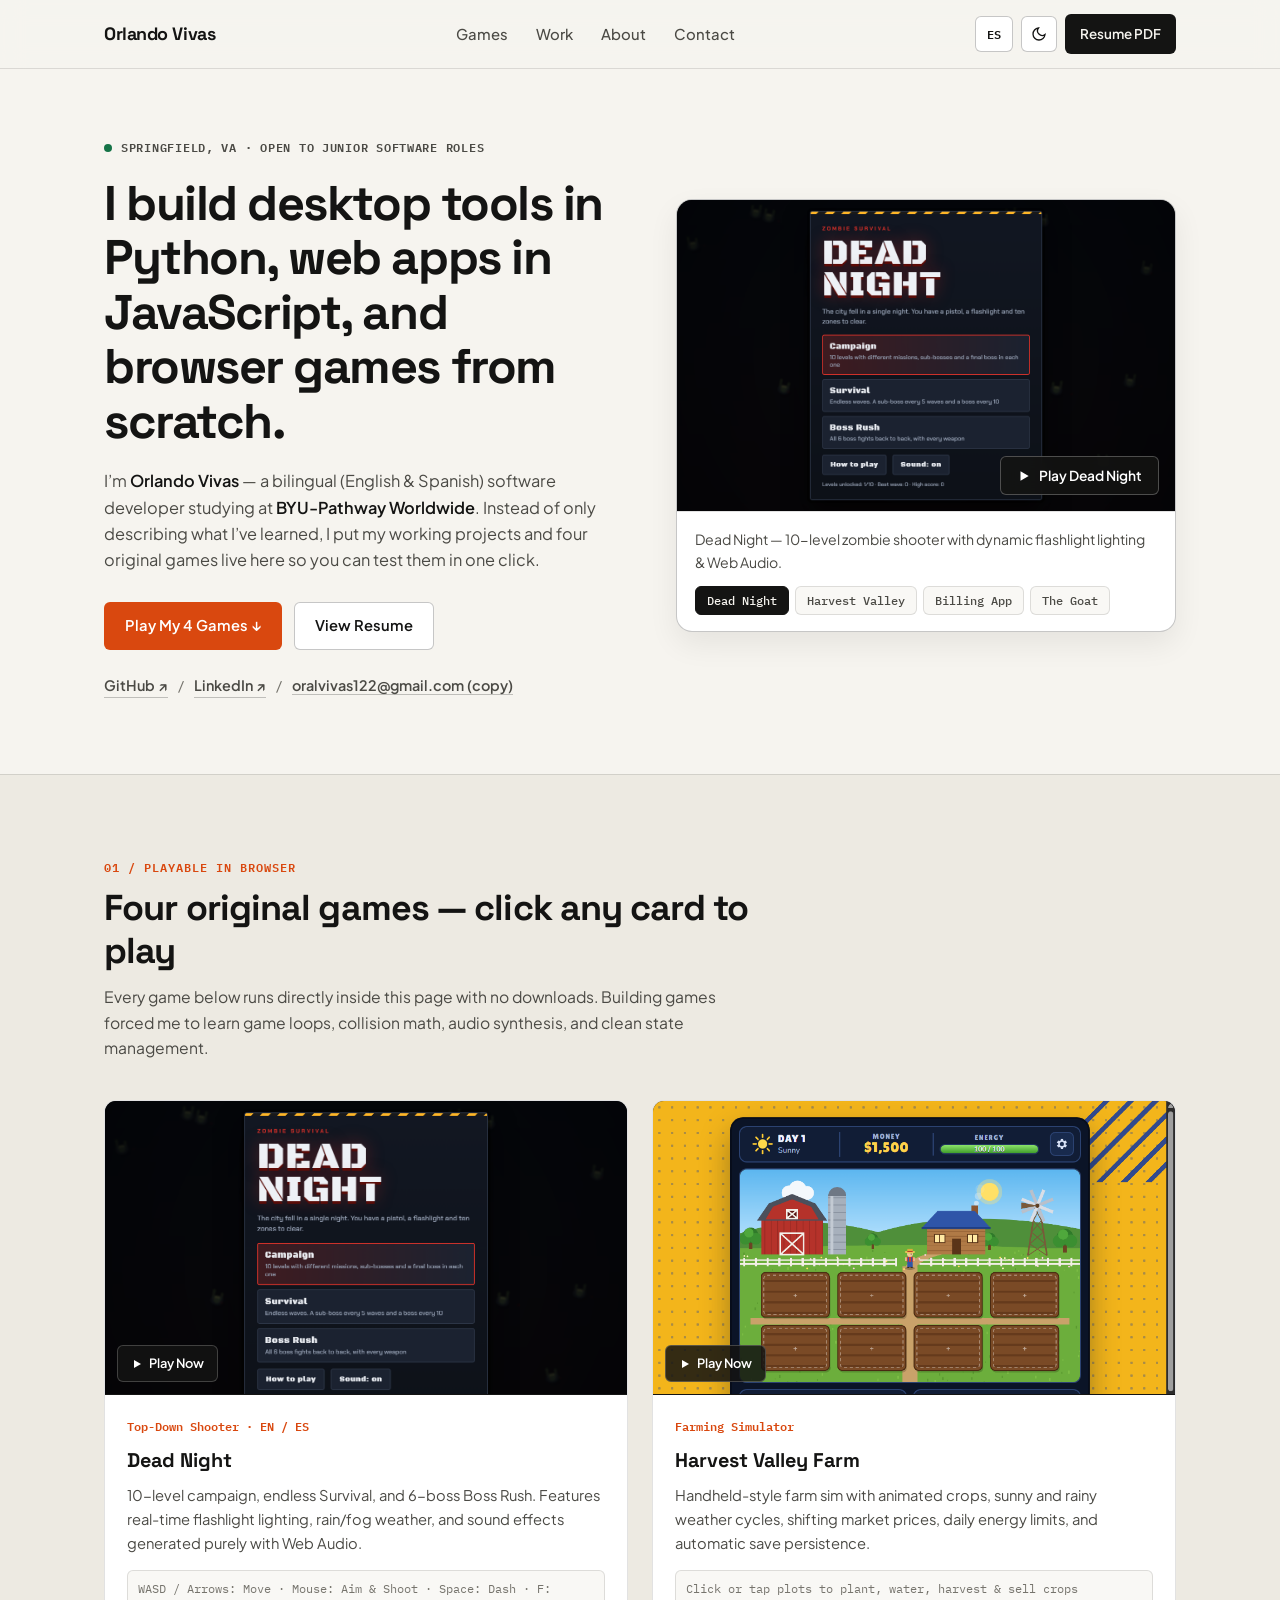
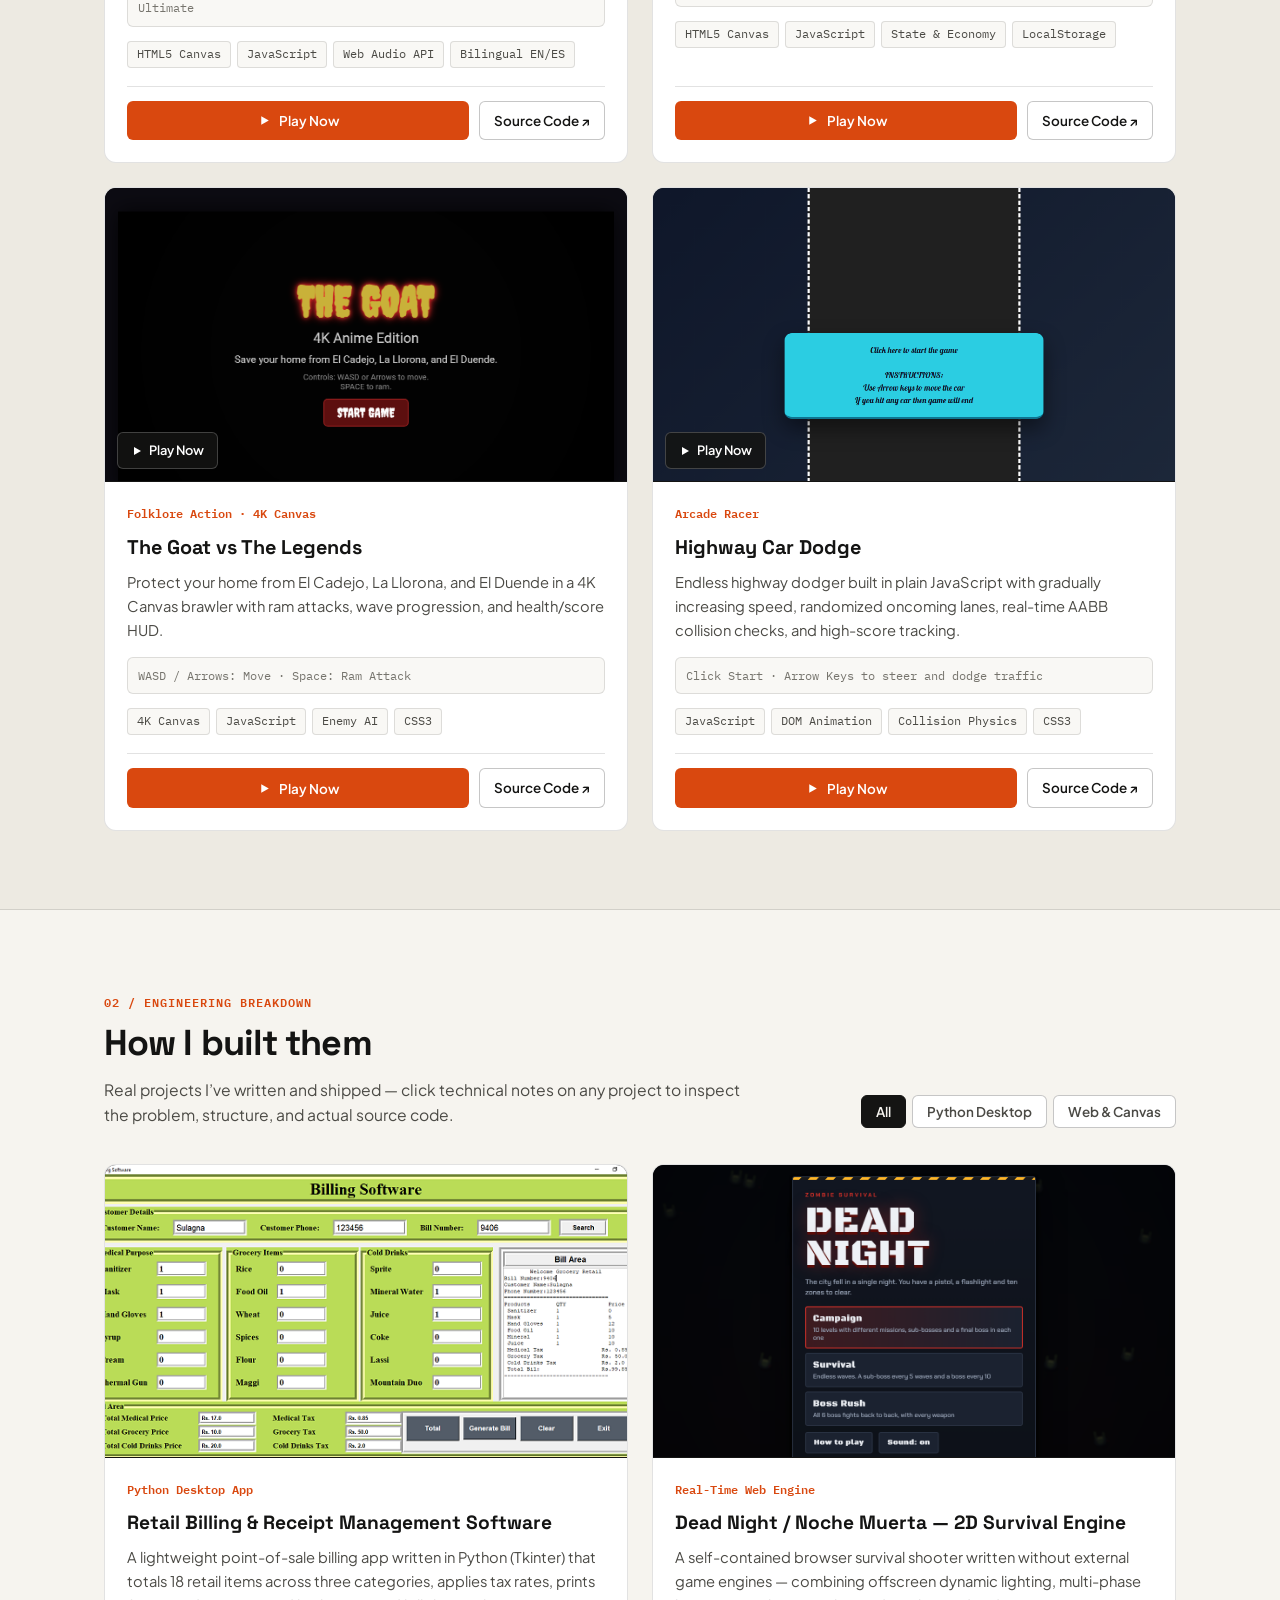
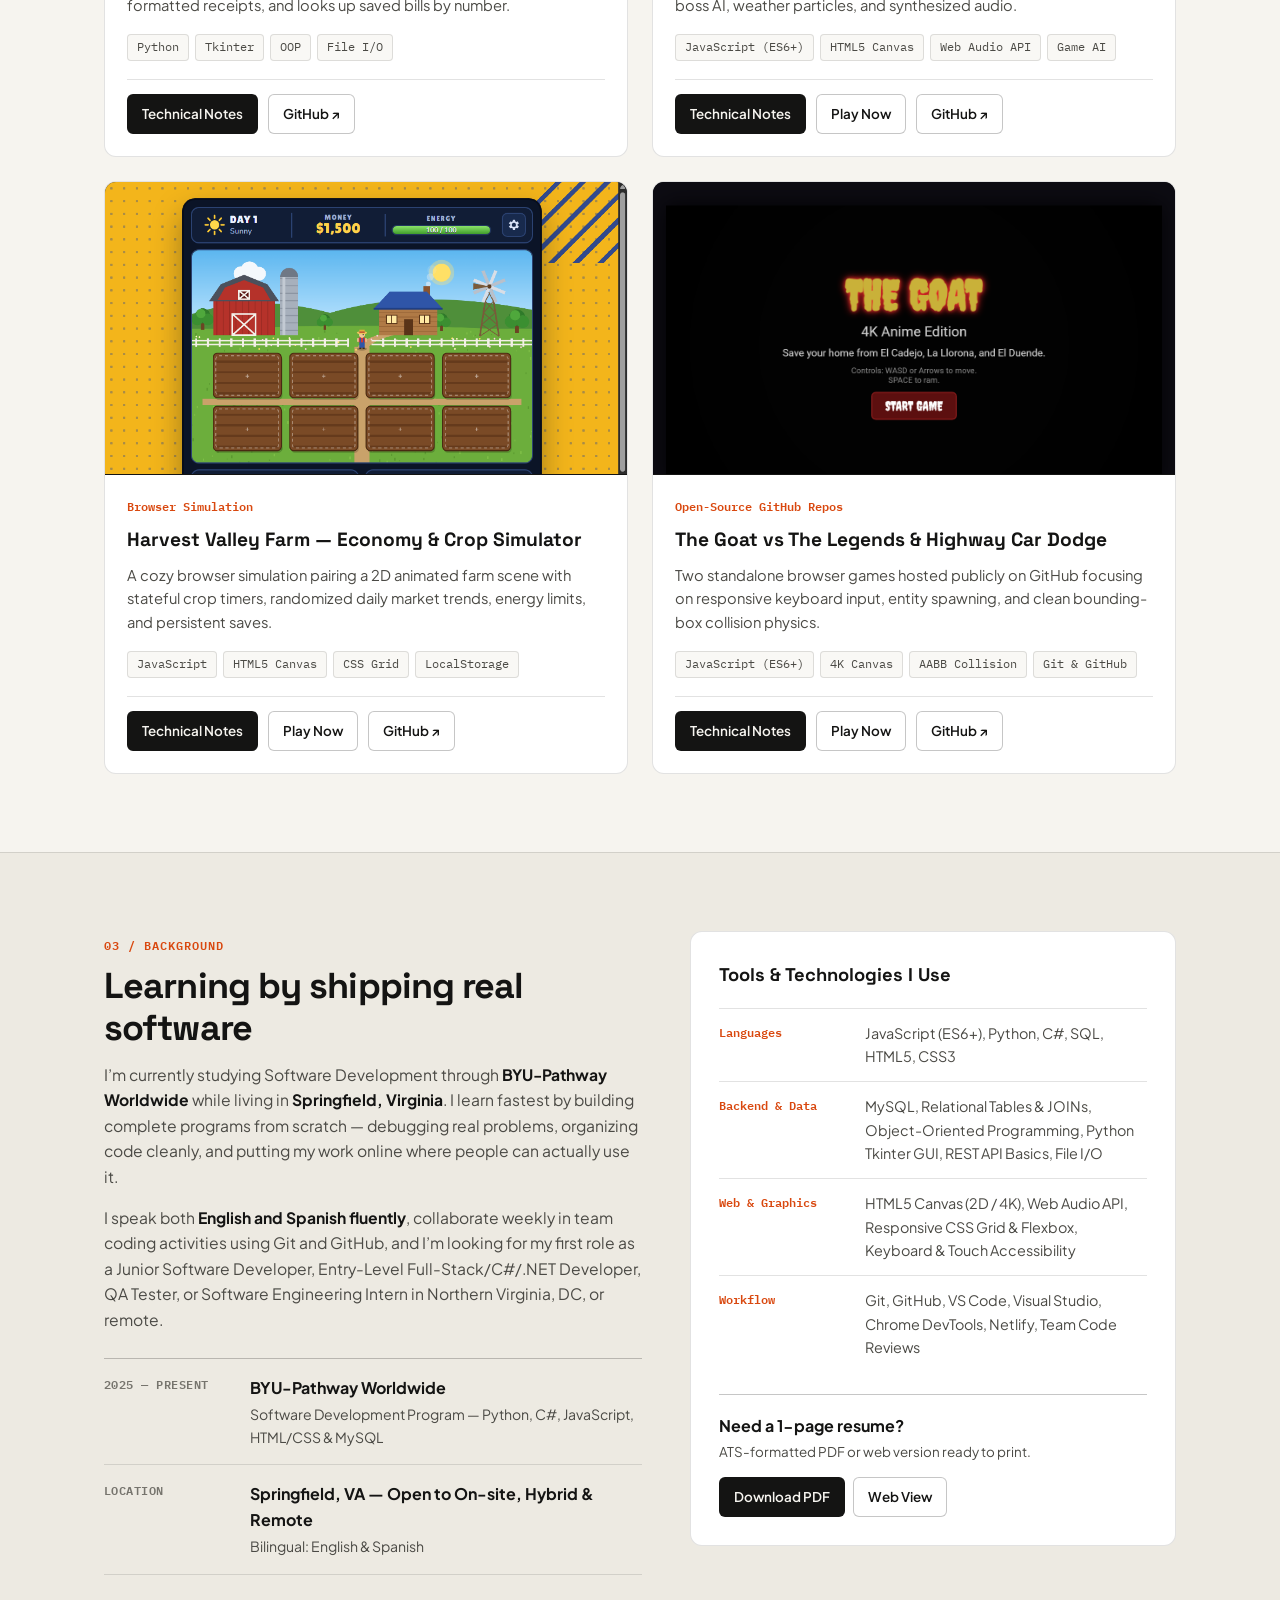
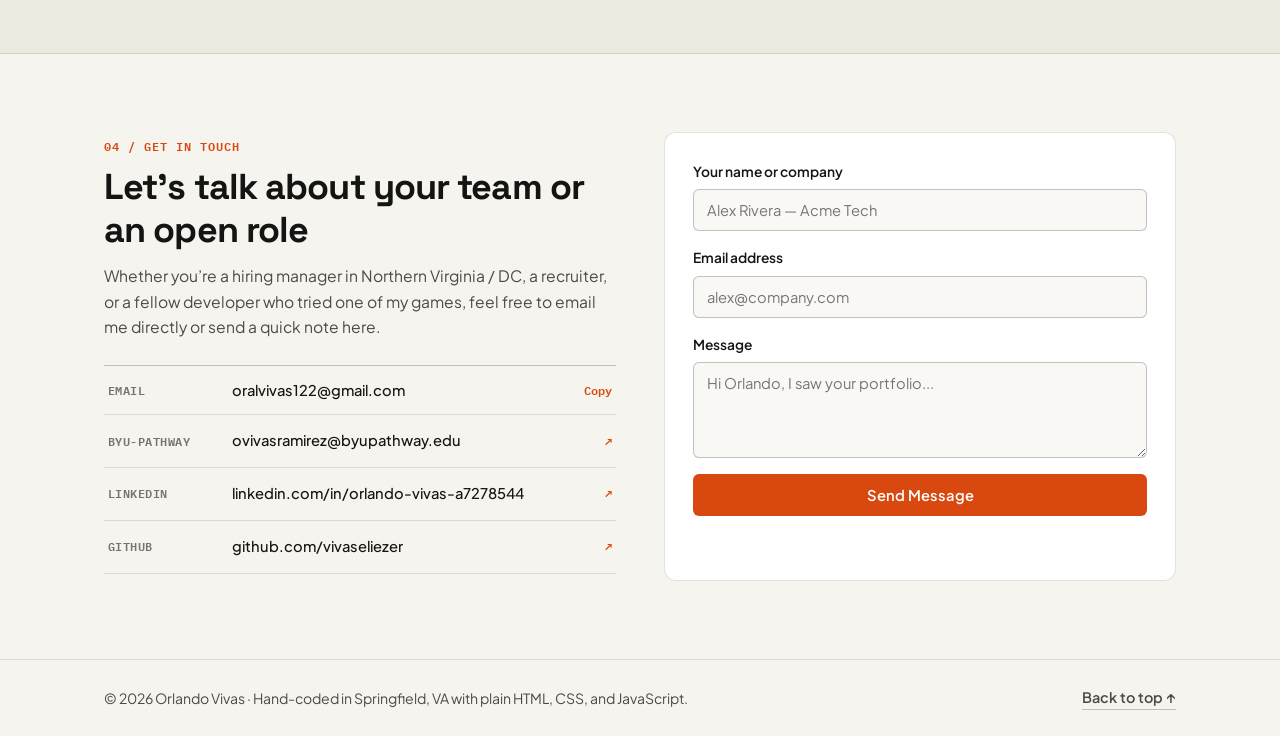
==== commit 4d78440a: "Redesign portfolio with handcrafted editorial aesthetic, real game previews, and authentic copy" ====
--- a/index.html
+++ b/index.html
@@ -1,122 +1,107 @@
 <!DOCTYPE html>
-<html lang="en" data-theme="dark">
+<html lang="en" data-theme="light">
   <head>
     <meta charset="UTF-8" />
     <meta name="viewport" content="width=device-width, initial-scale=1.0" />
-    <title>Orlando Vivas | Junior Full-Stack Software Developer</title>
+    <title>Orlando Vivas — Software Developer</title>
     <meta
       name="description"
-      content="Portfolio of Orlando Vivas — Bilingual (English/Spanish) Junior Full-Stack Software Developer specializing in C#, Python, JavaScript, HTML/CSS, and MySQL. Explore software projects and 1-click playable browser games."
+      content="Orlando Vivas — Software developer in Springfield, VA studying at BYU-Pathway Worldwide. Python desktop apps, JavaScript web tools, and 4 browser games you can play in one click."
     />
 
-    <!-- LinkedIn & Social Open Graph Preview -->
+    <!-- LinkedIn & Social Open Graph -->
     <meta property="og:type" content="website" />
-    <meta property="og:title" content="Orlando Vivas — Junior Full-Stack Software Developer" />
+    <meta property="og:title" content="Orlando Vivas — Software Developer" />
     <meta
       property="og:description"
-      content="Bilingual (EN/ES) Junior Software Developer building web apps, Python desktop tools, MySQL systems, and playable HTML5 games."
+      content="Software developer in Springfield, VA (C#, Python, JavaScript, MySQL). Explore my Python billing software and play 4 original browser games in 1 click."
     />
     <meta property="og:image" content="./og-preview.png" />
     <meta name="twitter:card" content="summary_large_image" />
-    <meta name="twitter:title" content="Orlando Vivas — Junior Full-Stack Software Developer" />
+    <meta name="twitter:title" content="Orlando Vivas — Software Developer" />
     <meta
       name="twitter:description"
-      content="Bilingual Junior Software Developer | C# • Python • JavaScript • MySQL • Playable Games"
+      content="Python, C#, JavaScript & MySQL projects + 4 playable browser games."
     />
     <meta name="twitter:image" content="./og-preview.png" />
 
-    <!-- Clean SVG Favicon -->
+    <!-- Minimal Monogram Favicon -->
     <link
       rel="icon"
       type="image/svg+xml"
-      href="data:image/svg+xml,%3Csvg xmlns='http://www.w3.org/2000/svg' viewBox='0 0 64 64'%3E%3Crect width='64' height='64' rx='16' fill='%230f172a'/%3E%3Ctext x='50%25' y='54%25' dominant-baseline='middle' text-anchor='middle' fill='%2338bdf8' font-family='monospace' font-weight='700' font-size='28'%3E%3CO/%3E%3C/text%3E%3C/svg%3E"
+      href="data:image/svg+xml,%3Csvg xmlns='http://www.w3.org/2000/svg' viewBox='0 0 64 64'%3E%3Crect width='64' height='64' rx='12' fill='%23141413'/%3E%3Ctext x='50%25' y='54%25' dominant-baseline='middle' text-anchor='middle' fill='%23f6f4ef' font-family='sans-serif' font-weight='700' font-size='28'%3EOV%3C/text%3E%3C/svg%3E"
     />
 
-    <!-- Prevent theme flash before paint -->
+    <!-- Respect saved user theme (default: crisp editorial light mode) -->
     <script>
       (function () {
-        const savedTheme = localStorage.getItem("portfolio-theme");
-        if (savedTheme === "light" || savedTheme === "dark") {
-          document.documentElement.setAttribute("data-theme", savedTheme);
+        const saved = localStorage.getItem("ov-theme-v2");
+        if (saved === "light" || saved === "dark") {
+          document.documentElement.setAttribute("data-theme", saved);
         }
       })();
     </script>
 
-    <!-- Fonts -->
+    <!-- Editorial Typography -->
     <link rel="preconnect" href="https://fonts.googleapis.com" />
     <link rel="preconnect" href="https://fonts.gstatic.com" crossorigin />
     <link
-      href="https://fonts.googleapis.com/css2?family=Inter:wght@400;500;600;700;800&family=JetBrains+Mono:wght@400;500;600&display=swap"
+      href="https://fonts.googleapis.com/css2?family=IBM+Plex+Mono:wght@400;500;600&family=Plus+Jakarta+Sans:wght@400;500;600;700&family=Space+Grotesk:wght@500;600;700&display=swap"
       rel="stylesheet"
     />
 
-    <link rel="stylesheet" href="./style.css?v=4" />
-
-    <!-- Structured Data for Search & Recruiters -->
+    <link rel="stylesheet" href="./style.css?v=6" />
+
     <script type="application/ld+json">
       {
         "@context": "https://schema.org",
         "@type": "Person",
         "name": "Orlando Vivas",
-        "jobTitle": "Junior Full-Stack Software Developer",
-        "url": "https://github.com/vivaseliezer",
+        "jobTitle": "Junior Software Developer",
+        "url": "https://orlandovivas.netlify.app/",
         "sameAs": [
           "https://github.com/vivaseliezer",
-          "https://www.linkedin.com/in/orlando-vivas"
+          "https://www.linkedin.com/in/orlando-vivas-a7278544/"
         ],
-        "knowsAbout": ["HTML5", "CSS3", "JavaScript", "Python", "C#", "MySQL", "REST APIs", "Git"],
+        "knowsAbout": ["HTML5", "CSS3", "JavaScript", "Python", "C#", "MySQL", "Git"],
         "knowsLanguage": ["English", "Spanish"]
       }
     </script>
   </head>
   <body>
-    <a href="#main-content" class="skip-link" data-i18n="a11y.skip">Skip to main content</a>
-
-    <!-- Navigation -->
+    <a href="#main-content" class="skip-link" data-i18n="a11y.skip">Skip to content</a>
+
+    <!-- HEADER -->
     <header class="site-header" id="top">
-      <div class="container nav-container">
-        <a href="#top" class="brand" aria-label="Orlando Home">
-          <span class="brand-mark" aria-hidden="true">&lt;O/&gt;</span>
-          <span class="brand-text" id="brand-name">orlando.dev</span>
-        </a>
-
-        <nav class="main-nav" id="main-nav" aria-label="Primary Navigation">
+      <div class="container nav-bar">
+        <a href="#top" class="wordmark" id="brand-name">Orlando Vivas</a>
+
+        <nav class="main-nav" id="main-nav" aria-label="Main navigation">
           <ul class="nav-links">
+            <li><a href="#games" data-i18n="nav.games">Games</a></li>
+            <li><a href="#work" data-i18n="nav.work">Work</a></li>
             <li><a href="#about" data-i18n="nav.about">About</a></li>
-            <li><a href="#projects" data-i18n="nav.projects">Projects</a></li>
-            <li><a href="#games" data-i18n="nav.games">Games</a></li>
-            <li><a href="#skills" data-i18n="nav.skills">Skills</a></li>
-            <li><a href="#experience" data-i18n="nav.journey">Journey</a></li>
             <li><a href="#contact" data-i18n="nav.contact">Contact</a></li>
           </ul>
         </nav>
 
-        <div class="nav-actions">
-          <!-- Language Toggle -->
+        <div class="nav-right">
           <button
             type="button"
-            class="icon-pill"
+            class="tool-btn"
             id="lang-toggle"
             aria-label="Switch language between English and Spanish"
-            title="Switch Language (EN / ES)"
           >
-            <svg width="16" height="16" viewBox="0 0 24 24" fill="none" stroke="currentColor" stroke-width="2" aria-hidden="true">
-              <circle cx="12" cy="12" r="10"></circle>
-              <line x1="2" y1="12" x2="22" y2="12"></line>
-              <path d="M12 2a15.3 15.3 0 0 1 4 10 15.3 15.3 0 0 1-4 10 15.3 15.3 0 0 1-4-10 15.3 15.3 0 0 1 4-10z"></path>
-            </svg>
             <span id="lang-label">ES</span>
           </button>
 
-          <!-- Theme Toggle -->
           <button
             type="button"
-            class="icon-btn"
+            class="tool-btn icon-only"
             id="theme-toggle"
-            aria-label="Toggle dark and light mode"
-            title="Toggle Dark / Light Mode"
+            aria-label="Toggle light and dark theme"
           >
-            <svg class="icon-sun" width="18" height="18" viewBox="0 0 24 24" fill="none" stroke="currentColor" stroke-width="2" aria-hidden="true">
+            <svg class="icon-sun" width="16" height="16" viewBox="0 0 24 24" fill="none" stroke="currentColor" stroke-width="2" aria-hidden="true">
               <circle cx="12" cy="12" r="5"></circle>
               <line x1="12" y1="1" x2="12" y2="3"></line>
               <line x1="12" y1="21" x2="12" y2="23"></line>
@@ -127,29 +112,27 @@
               <line x1="4.22" y1="19.78" x2="5.64" y2="18.36"></line>
               <line x1="18.36" y1="5.64" x2="19.78" y2="4.22"></line>
             </svg>
-            <svg class="icon-moon" width="18" height="18" viewBox="0 0 24 24" fill="none" stroke="currentColor" stroke-width="2" aria-hidden="true">
+            <svg class="icon-moon" width="16" height="16" viewBox="0 0 24 24" fill="none" stroke="currentColor" stroke-width="2" aria-hidden="true">
               <path d="M21 12.79A9 9 0 1 1 11.21 3 7 7 0 0 0 21 12.79z"></path>
             </svg>
           </button>
 
-          <!-- Resume CTA -->
-          <a href="./resume.html" class="btn btn-sm btn-primary nav-resume-btn" id="nav-resume-link" data-i18n="nav.resume">
-            Resume
+          <a href="./Orlando_Vivas_Resume.pdf" target="_blank" rel="noopener noreferrer" class="btn btn-sm btn-solid nav-resume-btn" id="nav-resume-link" data-i18n="nav.resume">
+            Resume PDF
           </a>
 
-          <!-- Mobile Hamburger -->
           <button
             type="button"
-            class="icon-btn mobile-menu-btn"
+            class="tool-btn icon-only mobile-menu-btn"
             id="mobile-menu-btn"
             aria-label="Open menu"
             aria-expanded="false"
             aria-controls="main-nav"
           >
-            <svg width="20" height="20" viewBox="0 0 24 24" fill="none" stroke="currentColor" stroke-width="2" aria-hidden="true">
-              <line x1="3" y1="6" x2="21" y2="6"></line>
+            <svg width="18" height="18" viewBox="0 0 24 24" fill="none" stroke="currentColor" stroke-width="2" aria-hidden="true">
+              <line x1="3" y1="7" x2="21" y2="7"></line>
               <line x1="3" y1="12" x2="21" y2="12"></line>
-              <line x1="3" y1="18" x2="21" y2="18"></line>
+              <line x1="3" y1="17" x2="21" y2="17"></line>
             </svg>
           </button>
         </div>
@@ -158,403 +141,222 @@
 
     <main id="main-content">
       <!-- HERO SECTION -->
-      <section class="hero-section">
-        <div class="hero-glow" aria-hidden="true"></div>
+      <section class="hero">
         <div class="container hero-grid">
           <div class="hero-copy">
-            <div class="status-badge">
-              <span class="status-dot" aria-hidden="true"></span>
-              <span id="availability-text">Open to Junior Software Developer Roles</span>
-            </div>
-
-            <h1 class="hero-title">
-              <span data-i18n="hero.greeting">Hi, I’m</span>
-              <span class="gradient-text" id="hero-name">Orlando</span>.<br />
-              <span data-i18n="hero.role">Junior Full-Stack Software Developer</span>
+            <p class="hero-kicker">
+              <span class="live-indicator" aria-hidden="true"></span>
+              <span id="availability-text">SPRINGFIELD, VA · OPEN TO JUNIOR SOFTWARE ROLES</span>
+            </p>
+
+            <h1 class="hero-headline" data-i18n="hero.headline">
+              I build desktop tools in Python, web apps in JavaScript, and browser games from scratch.
             </h1>
 
-            <p class="hero-subtitle" data-i18n="hero.subtitle">
-              I build clean web applications, reliable REST APIs, and structured MySQL databases using
-              <strong>C#</strong>, <strong>Python</strong>, and <strong>JavaScript</strong>. Bilingual
-              (English / Spanish) and ready to add value to a US engineering team from day one.
+            <p class="hero-bio" data-i18n="hero.bio">
+              I’m <strong>Orlando Vivas</strong> — a bilingual (English &amp; Spanish) software developer studying at <strong>BYU-Pathway Worldwide</strong>. Instead of only describing what I’ve learned, I put my working projects and four original games live here so you can test them in one click.
             </p>
 
-            <div class="hero-meta">
-              <span class="meta-item">
-                <svg width="16" height="16" viewBox="0 0 24 24" fill="none" stroke="currentColor" stroke-width="2" aria-hidden="true">
-                  <path d="M21 10c0 7-9 13-9 13s-9-6-9-13a9 9 0 0 1 18 0z"></path>
-                  <circle cx="12" cy="10" r="3"></circle>
-                </svg>
-                <span id="hero-location">United States (Open to On-site, Hybrid &amp; Remote)</span>
-              </span>
-              <span class="meta-item">
-                <svg width="16" height="16" viewBox="0 0 24 24" fill="none" stroke="currentColor" stroke-width="2" aria-hidden="true">
-                  <path d="M5 8l6 6"></path>
-                  <path d="M4 14l6-6 2-3"></path>
-                  <path d="M2 5h12"></path>
-                  <path d="M7 2h1"></path>
-                  <path d="M22 22l-5-10-5 10"></path>
-                  <path d="M14 18h6"></path>
-                </svg>
-                <span data-i18n="hero.bilingual">Bilingual: English &amp; Spanish</span>
-              </span>
-            </div>
-
-            <div class="hero-cta">
-              <a href="#projects" class="btn btn-primary">
-                <span data-i18n="hero.viewProjects">View Projects</span>
-                <svg width="16" height="16" viewBox="0 0 24 24" fill="none" stroke="currentColor" stroke-width="2" aria-hidden="true">
-                  <line x1="5" y1="12" x2="19" y2="12"></line>
-                  <polyline points="12 5 19 12 12 19"></polyline>
-                </svg>
+            <div class="hero-actions">
+              <a href="#games" class="btn btn-accent" data-i18n="hero.playGames">
+                Play My 4 Games &darr;
               </a>
-              <a href="./resume.html" class="btn btn-secondary" id="hero-resume-link">
-                <svg width="16" height="16" viewBox="0 0 24 24" fill="none" stroke="currentColor" stroke-width="2" aria-hidden="true">
-                  <path d="M14 2H6a2 2 0 0 0-2 2v16a2 2 0 0 0 2 2h12a2 2 0 0 0 2-2V8z"></path>
-                  <polyline points="14 2 14 8 20 8"></polyline>
-                  <line x1="16" y1="13" x2="8" y2="13"></line>
-                  <line x1="16" y1="17" x2="8" y2="17"></line>
-                </svg>
-                <span data-i18n="hero.resume">View / Download CV</span>
+              <a href="./resume.html" class="btn btn-outline" id="hero-resume-link" data-i18n="hero.viewResume">
+                View Resume
               </a>
             </div>
 
-            <div class="social-row">
-              <a href="#" id="hero-linkedin" target="_blank" rel="noopener noreferrer" class="social-link">
-                <svg width="18" height="18" viewBox="0 0 24 24" fill="currentColor" aria-hidden="true">
-                  <path d="M19 3a2 2 0 0 1 2 2v14a2 2 0 0 1-2 2H5a2 2 0 0 1-2-2V5a2 2 0 0 1 2-2h14m-.5 15.5v-5.3a3.26 3.26 0 0 0-3.26-3.26c-.85 0-1.84.52-2.28 1.3v-1.11h-2.79v8.37h2.79v-4.93c0-.77.62-1.4 1.39-1.4a1.4 1.4 0 0 1 1.4 1.4v4.93h2.75M6.88 8.56a1.68 1.68 0 0 0 1.68-1.68c0-.93-.75-1.69-1.68-1.69a1.69 1.69 0 0 0-1.69 1.69c0 .93.76 1.68 1.69 1.68m1.39 9.94v-8.37H5.5v8.37h2.77z" />
-                </svg>
-                <span>LinkedIn</span>
-              </a>
-              <a href="#" id="hero-github" target="_blank" rel="noopener noreferrer" class="social-link">
-                <svg width="18" height="18" viewBox="0 0 24 24" fill="currentColor" aria-hidden="true">
-                  <path d="M12 2A10 10 0 0 0 2 12c0 4.42 2.87 8.17 6.84 9.5.5.08.66-.23.66-.5v-1.69c-2.77.6-3.36-1.34-3.36-1.34-.46-1.16-1.11-1.47-1.11-1.47-.91-.62.07-.6.07-.6 1 .07 1.53 1.03 1.53 1.03.87 1.52 2.34 1.07 2.91.83.09-.65.35-1.09.63-1.34-2.22-.25-4.55-1.11-4.55-4.92 0-1.11.38-2 1.03-2.71-.1-.25-.45-1.29.1-2.64 0 0 .84-.27 2.75 1.02.79-.22 1.65-.33 2.5-.33.85 0 1.71.11 2.5.33 1.91-1.29 2.75-1.02 2.75-1.02.55 1.35.2 2.39.1 2.64.65.71 1.03 1.6 1.03 2.71 0 3.82-2.34 4.66-4.57 4.91.36.31.69.92.69 1.85V21c0 .27.16.59.67.5C19.14 20.16 22 16.42 22 12A10 10 0 0 0 12 2z" />
-                </svg>
-                <span>GitHub</span>
-              </a>
-              <button type="button" id="copy-email-hero" class="social-link">
-                <svg width="18" height="18" viewBox="0 0 24 24" fill="none" stroke="currentColor" stroke-width="2" aria-hidden="true">
-                  <path d="M4 4h16c1.1 0 2 .9 2 2v12c0 1.1-.9 2-2 2H4c-1.1 0-2-.9-2-2V6c0-1.1.9-2 2-2z"></path>
-                  <polyline points="22,6 12,13 2,6"></polyline>
-                </svg>
-                <span data-i18n="hero.copyEmail">Copy Email</span>
+            <div class="hero-links">
+              <a href="#" id="hero-github" target="_blank" rel="noopener noreferrer" class="text-link">GitHub &nearr;</a>
+              <span class="sep" aria-hidden="true">/</span>
+              <a href="#" id="hero-linkedin" target="_blank" rel="noopener noreferrer" class="text-link">LinkedIn &nearr;</a>
+              <span class="sep" aria-hidden="true">/</span>
+              <button type="button" id="copy-email-hero" class="text-link" data-i18n="hero.copyEmail">
+                oralvivas122@gmail.com (copy)
               </button>
             </div>
           </div>
 
-          <!-- Interactive Code Card -->
-          <div class="hero-visual">
-            <div class="code-card" aria-label="Developer profile code preview">
-              <div class="code-card-header">
-                <div class="window-dots" aria-hidden="true">
-                  <span class="dot red"></span>
-                  <span class="dot yellow"></span>
-                  <span class="dot green"></span>
-                </div>
-                <div class="code-tabs" role="tablist" aria-label="Language preview tabs">
-                  <button type="button" class="code-tab active" role="tab" aria-selected="true" data-code-tab="csharp">
-                    Developer.cs
-                  </button>
-                  <button type="button" class="code-tab" role="tab" aria-selected="false" data-code-tab="python">
-                    profile.py
-                  </button>
-                  <button type="button" class="code-tab" role="tab" aria-selected="false" data-code-tab="sql">
-                    skills.sql
-                  </button>
-                </div>
-              </div>
-              <pre class="code-body"><code id="hero-code-content"></code></pre>
-              <div class="code-card-footer">
-                <span class="terminal-pill">UTF-8</span>
-                <span class="terminal-pill" id="code-lang-pill">C# / .NET</span>
-                <span class="terminal-pill success">Ready to Ship</span>
+          <!-- Real Visual Project Showcase (replaces generic AI code window) -->
+          <div class="hero-showcase">
+            <div class="showcase-frame">
+              <div class="showcase-media">
+                <img
+                  id="showcase-img"
+                  src="./assets/previews/dead-night.png"
+                  alt="Preview of Orlando Vivas's featured project"
+                />
+                <button type="button" class="showcase-play-btn" id="showcase-action-btn">
+                  <svg width="14" height="14" viewBox="0 0 24 24" fill="currentColor" aria-hidden="true">
+                    <polygon points="6 4 20 12 6 20 6 4"></polygon>
+                  </svg>
+                  <span id="showcase-cta-text">Play Dead Night</span>
+                </button>
+              </div>
+              <div class="showcase-bar">
+                <p class="showcase-caption" id="showcase-caption">
+                  Dead Night — 10-level zombie shooter with dynamic flashlight lighting &amp; Web Audio.
+                </p>
+                <div class="showcase-tabs" id="showcase-tabs" role="tablist" aria-label="Featured work previews">
+                  <!-- Populated from config.js -->
+                </div>
               </div>
             </div>
           </div>
         </div>
       </section>
 
-      <!-- ABOUT & VALUE SECTION -->
-      <section class="section" id="about">
+      <!-- 01 / PLAYABLE GAMES ARCADE -->
+      <section class="section section-tinted" id="games">
         <div class="container">
-          <div class="section-header">
-            <span class="section-eyebrow" data-i18n="about.eyebrow">About Me</span>
-            <h2 class="section-title" data-i18n="about.title">Built on Fundamentals, Ready for Production Teams</h2>
-            <p class="section-lead" data-i18n="about.lead">
-              I focus on writing readable, maintainable code across the full stack — connecting responsive user interfaces with dependable backend APIs and relational databases.
+          <div class="section-head">
+            <span class="section-num">01 / <span data-i18n="games.eyebrow">Playable in Browser</span></span>
+            <h2 class="section-title" data-i18n="games.title">Four original games — click any card to play</h2>
+            <p class="section-sub" data-i18n="games.lead">
+              Every game below runs directly inside this page with no downloads. Building games forced me to learn game loops, collision math, audio synthesis, and clean state management.
             </p>
           </div>
 
-          <div class="value-grid">
-            <article class="value-card reveal">
-              <div class="value-icon" aria-hidden="true">
-                <svg width="22" height="22" viewBox="0 0 24 24" fill="none" stroke="currentColor" stroke-width="2">
-                  <polyline points="16 18 22 12 16 6"></polyline>
-                  <polyline points="8 6 2 12 8 18"></polyline>
-                </svg>
-              </div>
-              <h3 data-i18n="about.card1Title">Full-Stack Foundation</h3>
-              <p data-i18n="about.card1Body">
-                Comfortable building across HTML, CSS, and JavaScript on the front end, and C#, Python, and MySQL on the back end.
+          <div class="games-grid" id="games-grid">
+            <!-- Rendered from config.js -->
+          </div>
+        </div>
+      </section>
+
+      <!-- 02 / SELECTED SOFTWARE WORK -->
+      <section class="section" id="work">
+        <div class="container">
+          <div class="section-head-row">
+            <div>
+              <span class="section-num">02 / <span data-i18n="projects.eyebrow">Engineering Breakdown</span></span>
+              <h2 class="section-title" data-i18n="projects.title">How I built them</h2>
+              <p class="section-sub" data-i18n="projects.lead">
+                Real projects I’ve written and shipped — click technical notes on any project to inspect the problem, structure, and actual source code.
               </p>
-            </article>
-
-            <article class="value-card reveal">
-              <div class="value-icon" aria-hidden="true">
-                <svg width="22" height="22" viewBox="0 0 24 24" fill="none" stroke="currentColor" stroke-width="2">
-                  <ellipse cx="12" cy="5" rx="9" ry="3"></ellipse>
-                  <path d="M21 12c0 1.66-4 3-9 3s-9-1.34-9-3"></path>
-                  <path d="M3 5v14c0 1.66 4 3 9 3s9-1.34 9-3V5"></path>
-                </svg>
-              </div>
-              <h3 data-i18n="about.card2Title">Data &amp; SQL Mindset</h3>
-              <p data-i18n="about.card2Body">
-                I design normalized relational tables, write clean JOIN queries, and protect apps with parameterized queries and input validation.
+            </div>
+            <div class="filter-bar" role="tablist" aria-label="Filter work">
+              <button type="button" class="filter-btn active" data-filter="all" data-i18n="projects.filterAll">All</button>
+              <button type="button" class="filter-btn" data-filter="desktop" data-i18n="projects.filterDesktop">Python Desktop</button>
+              <button type="button" class="filter-btn" data-filter="web" data-i18n="projects.filterWeb">Web &amp; Canvas</button>
+            </div>
+          </div>
+
+          <div class="projects-grid" id="projects-grid">
+            <!-- Rendered from config.js -->
+          </div>
+        </div>
+      </section>
+
+      <!-- 03 / ABOUT & STACK (EDITORIAL 2-COLUMN) -->
+      <section class="section section-tinted" id="about">
+        <div class="container">
+          <div class="about-grid">
+            <div class="about-story">
+              <span class="section-num">03 / <span data-i18n="about.eyebrow">Background</span></span>
+              <h2 class="section-title" data-i18n="about.title">Learning by shipping real software</h2>
+              <p data-i18n="about.p1">
+                I’m currently studying Software Development through <strong>BYU-Pathway Worldwide</strong> while living in <strong>Springfield, Virginia</strong>. I learn fastest by building complete programs from scratch — debugging real problems, organizing code cleanly, and putting my work online where people can actually use it.
               </p>
-            </article>
-
-            <article class="value-card reveal">
-              <div class="value-icon" aria-hidden="true">
-                <svg width="22" height="22" viewBox="0 0 24 24" fill="none" stroke="currentColor" stroke-width="2">
-                  <path d="M17 21v-2a4 4 0 0 0-4-4H5a4 4 0 0 0-4 4v2"></path>
-                  <circle cx="9" cy="7" r="4"></circle>
-                  <path d="M23 21v-2a4 4 0 0 0-3-3.87"></path>
-                  <path d="M16 3.13a4 4 0 0 1 0 7.75"></path>
-                </svg>
-              </div>
-              <h3 data-i18n="about.card3Title">Bilingual Team Communicator</h3>
-              <p data-i18n="about.card3Body">
-                Fluent in English and Spanish — able to document technical decisions clearly, pair program, and collaborate with diverse US teams and stakeholders.
+              <p data-i18n="about.p2">
+                I speak both <strong>English and Spanish fluently</strong>, collaborate weekly in team coding activities using Git and GitHub, and I’m looking for my first role as a Junior Software Developer, Entry-Level Full-Stack/C#/.NET Developer, QA Tester, or Software Engineering Intern in Northern Virginia, DC, or remote.
               </p>
-            </article>
-
-            <article class="value-card reveal">
-              <div class="value-icon" aria-hidden="true">
-                <svg width="22" height="22" viewBox="0 0 24 24" fill="none" stroke="currentColor" stroke-width="2">
-                  <path d="M22 11.08V12a10 10 0 1 1-5.93-9.14"></path>
-                  <polyline points="22 4 12 14.01 9 11.01"></polyline>
-                </svg>
-              </div>
-              <h3 data-i18n="about.card4Title">Clean Workflow &amp; Growth</h3>
-              <p data-i18n="about.card4Body">
-                Practicing Git branching, pull requests, debugging systematically, and adopting team coding conventions quickly.
+
+              <div class="edu-strip">
+                <div class="edu-row">
+                  <span class="mono-label">2025 — Present</span>
+                  <div>
+                    <strong>BYU-Pathway Worldwide</strong>
+                    <p data-i18n="about.eduDetail">Software Development Program — Python, C#, JavaScript, HTML/CSS &amp; MySQL</p>
+                  </div>
+                </div>
+                <div class="edu-row">
+                  <span class="mono-label" data-i18n="about.locLabel">Location</span>
+                  <div>
+                    <strong id="about-location">Springfield, VA — Open to On-site, Hybrid &amp; Remote</strong>
+                    <p data-i18n="about.langDetail">Bilingual: English &amp; Spanish</p>
+                  </div>
+                </div>
+              </div>
+            </div>
+
+            <div class="stack-panel">
+              <h3 class="stack-heading" data-i18n="skills.title">Tools &amp; Technologies I Use</h3>
+              <dl class="spec-table">
+                <div class="spec-row">
+                  <dt data-i18n="skills.languages">Languages</dt>
+                  <dd>JavaScript (ES6+), Python, C#, SQL, HTML5, CSS3</dd>
+                </div>
+                <div class="spec-row">
+                  <dt data-i18n="skills.backend">Backend &amp; Data</dt>
+                  <dd>MySQL, Relational Tables &amp; JOINs, Object-Oriented Programming, Python Tkinter GUI, REST API Basics, File I/O</dd>
+                </div>
+                <div class="spec-row">
+                  <dt data-i18n="skills.frontend">Web &amp; Graphics</dt>
+                  <dd>HTML5 Canvas (2D / 4K), Web Audio API, Responsive CSS Grid &amp; Flexbox, Keyboard &amp; Touch Accessibility</dd>
+                </div>
+                <div class="spec-row">
+                  <dt data-i18n="skills.workflow">Workflow</dt>
+                  <dd>Git, GitHub, VS Code, Visual Studio, Chrome DevTools, Netlify, Team Code Reviews</dd>
+                </div>
+              </dl>
+
+              <div class="resume-callout">
+                <div>
+                  <strong data-i18n="skills.resumeTitle">Need a 1-page resume?</strong>
+                  <p data-i18n="skills.resumeSub">ATS-formatted PDF or web version ready to print.</p>
+                </div>
+                <div class="resume-callout-btns">
+                  <a href="./Orlando_Vivas_Resume.pdf" target="_blank" rel="noopener noreferrer" class="btn btn-sm btn-solid" id="about-pdf-link">
+                    Download PDF
+                  </a>
+                  <a href="./resume.html" class="btn btn-sm btn-outline" data-i18n="skills.webVersion">
+                    Web View
+                  </a>
+                </div>
+              </div>
+            </div>
+          </div>
+        </div>
+      </section>
+
+      <!-- 04 / CONTACT -->
+      <section class="section" id="contact">
+        <div class="container">
+          <div class="contact-layout">
+            <div class="contact-left">
+              <span class="section-num">04 / <span data-i18n="contact.eyebrow">Get in Touch</span></span>
+              <h2 class="section-title" data-i18n="contact.title">Let’s talk about your team or an open role</h2>
+              <p class="section-sub" data-i18n="contact.lead">
+                Whether you’re a hiring manager in Northern Virginia / DC, a recruiter, or a fellow developer who tried one of my games, feel free to email me directly or send a quick note here.
               </p>
-            </article>
-          </div>
-        </div>
-      </section>
-
-      <!-- PROJECTS SECTION -->
-      <section class="section section-alt" id="projects">
-        <div class="container">
-          <div class="section-header-row">
-            <div>
-              <span class="section-eyebrow" data-i18n="projects.eyebrow">Selected Work</span>
-              <h2 class="section-title" data-i18n="projects.title">Projects Solving Real Business Problems</h2>
-              <p class="section-lead" data-i18n="projects.lead">
-                Each project highlights architecture choices, database design, and code quality aligned with US engineering teams.
-              </p>
-            </div>
-
-            <div class="filter-bar" role="tablist" aria-label="Filter projects by category">
-              <button type="button" class="filter-btn active" data-filter="all" data-i18n="projects.filterAll">All</button>
-              <button type="button" class="filter-btn" data-filter="fullstack" data-i18n="projects.filterFullstack">Full-Stack</button>
-              <button type="button" class="filter-btn" data-filter="backend" data-i18n="projects.filterBackend">Backend &amp; SQL</button>
-              <button type="button" class="filter-btn" data-filter="frontend" data-i18n="projects.filterFrontend">Frontend</button>
-            </div>
-          </div>
-
-          <div class="projects-grid" id="projects-grid">
-            <!-- Rendered dynamically from config.js -->
-          </div>
-        </div>
-      </section>
-
-      <!-- INTERACTIVE GAMES ARCADE SECTION -->
-      <section class="section" id="games">
-        <div class="container">
-          <div class="section-header-row">
-            <div>
-              <span class="section-eyebrow" data-i18n="games.eyebrow">Interactive Arcade Lab</span>
-              <h2 class="section-title" data-i18n="games.title">Play My Games in One Click</h2>
-              <p class="section-lead" data-i18n="games.lead">
-                A dedicated playground for the games I’m creating. Click any playable title to launch it instantly in your browser — no downloads required.
-              </p>
-            </div>
-            <div class="arcade-pill">
-              <svg width="16" height="16" viewBox="0 0 24 24" fill="none" stroke="currentColor" stroke-width="2" aria-hidden="true">
-                <rect x="2" y="6" width="20" height="12" rx="4"></rect>
-                <line x1="6" y1="12" x2="10" y2="12"></line>
-                <line x1="8" y1="10" x2="8" y2="14"></line>
-                <circle cx="15" cy="11" r="1"></circle>
-                <circle cx="17.5" cy="13" r="1"></circle>
-              </svg>
-              <span data-i18n="games.instantBadge">Instant Browser Play</span>
-            </div>
-          </div>
-
-          <div class="games-grid" id="games-grid">
-            <!-- Rendered dynamically from config.js -->
-          </div>
-        </div>
-      </section>
-
-      <!-- SKILLS SECTION -->
-      <section class="section section-alt" id="skills">
-        <div class="container">
-          <div class="section-header">
-            <span class="section-eyebrow" data-i18n="skills.eyebrow">Technical Toolkit</span>
-            <h2 class="section-title" data-i18n="skills.title">Skills &amp; Technologies</h2>
-            <p class="section-lead" data-i18n="skills.lead">
-              Organized around real-world software engineering responsibilities — from UI semantics to backend APIs and relational SQL.
-            </p>
-          </div>
-
-          <div class="skills-grid">
-            <div class="skill-group reveal">
-              <div class="skill-group-header">
-                <span class="skill-dot blue" aria-hidden="true"></span>
-                <h3 data-i18n="skills.frontend">Frontend Development</h3>
-              </div>
-              <div class="skill-tags">
-                <span class="skill-tag">HTML5 (Semantic)</span>
-                <span class="skill-tag">CSS3 / Flexbox / Grid</span>
-                <span class="skill-tag">JavaScript (ES6+)</span>
-                <span class="skill-tag">Responsive Design</span>
-                <span class="skill-tag">DOM &amp; Fetch API</span>
-                <span class="skill-tag">Web Accessibility (WCAG)</span>
-              </div>
-            </div>
-
-            <div class="skill-group reveal">
-              <div class="skill-group-header">
-                <span class="skill-dot purple" aria-hidden="true"></span>
-                <h3 data-i18n="skills.backend">Backend Development</h3>
-              </div>
-              <div class="skill-tags">
-                <span class="skill-tag">C#</span>
-                <span class="skill-tag">.NET Basics / Web API</span>
-                <span class="skill-tag">Python</span>
-                <span class="skill-tag">Flask / REST APIs</span>
-                <span class="skill-tag">Object-Oriented Programming</span>
-                <span class="skill-tag">Input Validation &amp; CRUD</span>
-              </div>
-            </div>
-
-            <div class="skill-group reveal">
-              <div class="skill-group-header">
-                <span class="skill-dot emerald" aria-hidden="true"></span>
-                <h3 data-i18n="skills.database">Databases &amp; Data</h3>
-              </div>
-              <div class="skill-tags">
-                <span class="skill-tag">MySQL</span>
-                <span class="skill-tag">SQL (JOINs, GROUP BY)</span>
-                <span class="skill-tag">Schema Normalization</span>
-                <span class="skill-tag">Relational ERD Design</span>
-                <span class="skill-tag">CSV / JSON Processing</span>
-                <span class="skill-tag">Parameterized Queries</span>
-              </div>
-            </div>
-
-            <div class="skill-group reveal">
-              <div class="skill-group-header">
-                <span class="skill-dot amber" aria-hidden="true"></span>
-                <h3 data-i18n="skills.tools">Engineering Tools &amp; Workflow</h3>
-              </div>
-              <div class="skill-tags">
-                <span class="skill-tag">Git &amp; GitHub</span>
-                <span class="skill-tag">VS Code / Visual Studio</span>
-                <span class="skill-tag">Postman / API Testing</span>
-                <span class="skill-tag">Agile / Scrum Basics</span>
-                <span class="skill-tag">Debugging &amp; DevTools</span>
-                <span class="skill-tag" data-i18n="skills.bilingualTag">Bilingual (EN / ES)</span>
-              </div>
-            </div>
-          </div>
-        </div>
-      </section>
-
-      <!-- JOURNEY / EDUCATION SECTION -->
-      <section class="section" id="experience">
-        <div class="container">
-          <div class="section-header">
-            <span class="section-eyebrow" data-i18n="journey.eyebrow">Background</span>
-            <h2 class="section-title" data-i18n="journey.title">Learning Path &amp; Engineering Milestones</h2>
-          </div>
-
-          <div class="timeline">
-            <article class="timeline-item reveal">
-              <span class="timeline-date" data-i18n="journey.item1Date">2025 — Present</span>
-              <div class="timeline-content">
-                <h3 data-i18n="journey.item1Title">BYU-Pathway Worldwide — Software Development &amp; Full-Stack Projects</h3>
-                <p data-i18n="journey.item1Body">
-                  Studying software development through BYU-Pathway Worldwide while building end-to-end apps, Python desktop tools, and interactive HTML5 games with C#, Python, JavaScript, and MySQL.
-                </p>
-              </div>
-            </article>
-
-            <article class="timeline-item reveal">
-              <span class="timeline-date" data-i18n="journey.item2Date">Core Stack</span>
-              <div class="timeline-content">
-                <h3 data-i18n="journey.item2Title">Backend &amp; Relational Database Foundations (C#, Python, MySQL)</h3>
-                <p data-i18n="journey.item2Body">
-                  Practicing object-oriented design in C#, scripting &amp; backend APIs in Python, and normalized database modeling, indexing basics, and complex queries in MySQL.
-                </p>
-              </div>
-            </article>
-
-            <article class="timeline-item reveal">
-              <span class="timeline-date" data-i18n="journey.item3Date">Frontend Craft</span>
-              <div class="timeline-content">
-                <h3 data-i18n="journey.item3Title">Responsive Web Interfaces (HTML5, CSS3, Modern JavaScript)</h3>
-                <p data-i18n="journey.item3Body">
-                  Developing fast, accessible, mobile-first interfaces with semantic HTML, modern CSS layouts, and interactive vanilla JavaScript without unnecessary bloat.
-                </p>
-              </div>
-            </article>
-          </div>
-        </div>
-      </section>
-
-      <!-- CONTACT SECTION -->
-      <section class="section section-alt" id="contact">
-        <div class="container">
-          <div class="contact-card">
-            <div class="contact-info">
-              <span class="section-eyebrow" data-i18n="contact.eyebrow">Let’s Connect</span>
-              <h2 class="section-title" data-i18n="contact.title">Looking for a Driven Junior Software Developer?</h2>
-              <p class="section-lead" data-i18n="contact.lead">
-                I’m actively interviewing for Junior Software Developer, Entry-Level Full-Stack, and Backend/SQL roles in the United States. Feel free to reach out on LinkedIn or send a quick message here.
-              </p>
-
-              <div class="contact-direct">
-                <button type="button" class="contact-pill" id="copy-email-contact">
-                  <svg width="18" height="18" viewBox="0 0 24 24" fill="none" stroke="currentColor" stroke-width="2" aria-hidden="true">
-                    <rect x="9" y="9" width="13" height="13" rx="2" ry="2"></rect>
-                    <path d="M5 15H4a2 2 0 0 1-2-2V4a2 2 0 0 1 2-2h9a2 2 0 0 1 2 2v1"></path>
-                  </svg>
-                  <span id="contact-email-display">oralvivas122@gmail.com</span>
+
+              <div class="contact-list">
+                <button type="button" class="contact-row-btn" id="copy-email-contact">
+                  <span class="mono-label" data-i18n="contact.primaryEmail">Email</span>
+                  <span class="contact-val" id="contact-email-display">oralvivas122@gmail.com</span>
+                  <span class="copy-hint" data-i18n="contact.clickCopy">Copy</span>
                 </button>
-                <a href="mailto:ovivasramirez@byupathway.edu" class="contact-pill" id="contact-school-email">
-                  <svg width="18" height="18" viewBox="0 0 24 24" fill="none" stroke="currentColor" stroke-width="2" aria-hidden="true">
-                    <path d="M4 4h16c1.1 0 2 .9 2 2v12c0 1.1-.9 2-2 2H4c-1.1 0-2-.9-2-2V6c0-1.1.9-2 2-2z"></path>
-                    <polyline points="22,6 12,13 2,6"></polyline>
-                  </svg>
-                  <span id="contact-school-email-display">ovivasramirez@byupathway.edu</span>
+
+                <a href="mailto:ovivasramirez@byupathway.edu" class="contact-row-btn" id="contact-school-email">
+                  <span class="mono-label" data-i18n="contact.studentEmail">BYU-Pathway</span>
+                  <span class="contact-val" id="contact-school-email-display">ovivasramirez@byupathway.edu</span>
+                  <span class="copy-hint">&nearr;</span>
                 </a>
 
-                <div class="contact-links">
-                  <a href="#" id="contact-linkedin" target="_blank" rel="noopener noreferrer" class="btn btn-primary">
-                    <span data-i18n="contact.linkedinCta">Connect on LinkedIn</span>
-                  </a>
-                  <a href="#" id="contact-github" target="_blank" rel="noopener noreferrer" class="btn btn-secondary">
-                    <span data-i18n="contact.githubCta">View GitHub</span>
-                  </a>
-                </div>
-              </div>
-            </div>
-
-            <!-- Netlify-ready Contact Form (also gracefully opens email fallback locally) -->
+                <a href="#" id="contact-linkedin" target="_blank" rel="noopener noreferrer" class="contact-row-btn">
+                  <span class="mono-label">LinkedIn</span>
+                  <span class="contact-val">linkedin.com/in/orlando-vivas-a7278544</span>
+                  <span class="copy-hint">&nearr;</span>
+                </a>
+
+                <a href="#" id="contact-github" target="_blank" rel="noopener noreferrer" class="contact-row-btn">
+                  <span class="mono-label">GitHub</span>
+                  <span class="contact-val">github.com/vivaseliezer</span>
+                  <span class="copy-hint">&nearr;</span>
+                </a>
+              </div>
+            </div>
+
             <form
               class="contact-form"
               id="contact-form"
@@ -565,31 +367,31 @@
             >
               <input type="hidden" name="form-name" value="portfolio-contact" />
               <p class="sr-only">
-                <label>Don’t fill this out if you’re human: <input name="bot-field" /></label>
+                <label>Leave empty: <input name="bot-field" /></label>
               </p>
 
-              <div class="form-group">
-                <label for="sender-name" data-i18n="contact.formName">Name / Company</label>
-                <input type="text" id="sender-name" name="name" required placeholder="Jane Doe — Tech Recruiter" />
-              </div>
-
-              <div class="form-group">
-                <label for="sender-email" data-i18n="contact.formEmail">Email</label>
-                <input type="email" id="sender-email" name="email" required placeholder="jane@company.com" />
-              </div>
-
-              <div class="form-group">
+              <div class="field">
+                <label for="sender-name" data-i18n="contact.formName">Your name or company</label>
+                <input type="text" id="sender-name" name="name" required placeholder="Alex Rivera — Acme Tech" />
+              </div>
+
+              <div class="field">
+                <label for="sender-email" data-i18n="contact.formEmail">Email address</label>
+                <input type="email" id="sender-email" name="email" required placeholder="alex@company.com" />
+              </div>
+
+              <div class="field">
                 <label for="sender-message" data-i18n="contact.formMessage">Message</label>
                 <textarea
                   id="sender-message"
                   name="message"
                   rows="4"
                   required
-                  placeholder="Tell me about the role or team..."
+                  placeholder="Hi Orlando, I saw your portfolio..."
                 ></textarea>
               </div>
 
-              <button type="submit" class="btn btn-primary btn-full" data-i18n="contact.formSubmit">
+              <button type="submit" class="btn btn-accent btn-full" data-i18n="contact.formSubmit">
                 Send Message
               </button>
               <p class="form-status" id="form-status" role="status" aria-live="polite"></p>
@@ -603,16 +405,14 @@
     <footer class="site-footer">
       <div class="container footer-inner">
         <p>
-          &copy; <span id="current-year">2026</span> <span id="footer-name">Orlando</span>.
-          <span data-i18n="footer.rights">Built with semantic HTML, modern CSS, and vanilla JavaScript.</span>
+          &copy; <span id="current-year">2026</span> <span id="footer-name">Orlando Vivas</span> &middot;
+          <span data-i18n="footer.note">Hand-coded in Springfield, VA with plain HTML, CSS, and JavaScript.</span>
         </p>
-        <div class="footer-links">
-          <a href="#top" data-i18n="footer.backToTop">Back to top &uarr;</a>
-        </div>
+        <a href="#top" class="text-link" data-i18n="footer.top">Back to top &uarr;</a>
       </div>
     </footer>
 
-    <!-- PROJECT CASE STUDY MODAL -->
+    <!-- TECHNICAL NOTES MODAL -->
     <div
       class="modal-backdrop"
       id="project-modal"
@@ -622,47 +422,48 @@
       hidden
     >
       <div class="modal-dialog">
-        <button type="button" class="modal-close" id="modal-close" aria-label="Close project details">
-          <svg width="20" height="20" viewBox="0 0 24 24" fill="none" stroke="currentColor" stroke-width="2" aria-hidden="true">
+        <button type="button" class="modal-close" id="modal-close" aria-label="Close project notes">
+          <svg width="18" height="18" viewBox="0 0 24 24" fill="none" stroke="currentColor" stroke-width="2" aria-hidden="true">
             <line x1="18" y1="6" x2="6" y2="18"></line>
             <line x1="6" y1="6" x2="18" y2="18"></line>
           </svg>
         </button>
 
-        <span class="project-badge" id="modal-badge"></span>
+        <span class="mono-tag" id="modal-badge"></span>
         <h3 class="modal-title" id="modal-title"></h3>
-        <div class="project-tags" id="modal-tags"></div>
+        <div class="tag-row" id="modal-tags"></div>
+
         <div class="modal-preview-wrap" id="modal-preview-wrap" hidden>
-          <img id="modal-preview-img" src="" alt="Project interface preview" />
-        </div>
-
-        <div class="modal-grid">
-          <div class="modal-block">
-            <h4 data-i18n="modal.problem">The Problem</h4>
+          <img id="modal-preview-img" src="" alt="Project preview screenshot" />
+        </div>
+
+        <div class="modal-two-col">
+          <div class="modal-box">
+            <h4 data-i18n="modal.problem">Problem</h4>
             <p id="modal-problem"></p>
           </div>
-          <div class="modal-block">
-            <h4 data-i18n="modal.solution">My Solution</h4>
+          <div class="modal-box">
+            <h4 data-i18n="modal.solution">Approach</h4>
             <p id="modal-solution"></p>
           </div>
         </div>
 
-        <div class="modal-block">
-          <h4 data-i18n="modal.highlights">Key Engineering Highlights</h4>
+        <div class="modal-box">
+          <h4 data-i18n="modal.highlights">Key Details</h4>
           <ul class="modal-list" id="modal-highlights"></ul>
         </div>
 
         <div class="modal-code-wrap">
-          <div class="modal-code-header" id="modal-code-title"></div>
+          <div class="modal-code-head" id="modal-code-title"></div>
           <pre class="modal-code"><code id="modal-code-content"></code></pre>
         </div>
 
         <div class="modal-actions">
-          <a href="#" id="modal-github" target="_blank" rel="noopener noreferrer" class="btn btn-primary">
-            <span data-i18n="modal.viewCode">View Repository on GitHub</span>
-          </a>
-          <a href="#" id="modal-demo" target="_blank" rel="noopener noreferrer" class="btn btn-secondary" hidden>
-            <span data-i18n="modal.liveDemo">Live Demo</span>
+          <button type="button" id="modal-play-btn" class="btn btn-accent" hidden>
+            <span data-i18n="games.playNow">Play Now</span>
+          </button>
+          <a href="#" id="modal-github" target="_blank" rel="noopener noreferrer" class="btn btn-outline">
+            <span data-i18n="modal.viewCode">View Code on GitHub &nearr;</span>
           </a>
         </div>
       </div>
@@ -680,18 +481,18 @@
       <div class="game-modal-dialog">
         <div class="game-modal-bar">
           <div class="game-modal-meta">
-            <span class="game-live-dot" aria-hidden="true"></span>
+            <span class="live-indicator" aria-hidden="true"></span>
             <h3 id="game-modal-title">Game Player</h3>
           </div>
           <div class="game-modal-controls">
-            <button type="button" class="btn btn-sm btn-secondary" id="game-restart-btn" data-i18n="games.restart">
+            <button type="button" class="btn btn-sm btn-outline" id="game-restart-btn" data-i18n="games.restart">
               Restart
             </button>
-            <a href="#" id="game-newtab-link" target="_blank" rel="noopener noreferrer" class="btn btn-sm btn-secondary" data-i18n="games.openFull">
+            <a href="#" id="game-newtab-link" target="_blank" rel="noopener noreferrer" class="btn btn-sm btn-outline" data-i18n="games.openFull">
               Full Tab &nearr;
             </a>
-            <button type="button" class="modal-close game-close-btn" id="game-modal-close" aria-label="Close game player">
-              <svg width="20" height="20" viewBox="0 0 24 24" fill="none" stroke="currentColor" stroke-width="2" aria-hidden="true">
+            <button type="button" class="tool-btn icon-only game-close-btn" id="game-modal-close" aria-label="Close game player">
+              <svg width="18" height="18" viewBox="0 0 24 24" fill="none" stroke="currentColor" stroke-width="2" aria-hidden="true">
                 <line x1="18" y1="6" x2="6" y2="18"></line>
                 <line x1="6" y1="6" x2="18" y2="18"></line>
               </svg>
@@ -713,10 +514,10 @@
       </div>
     </div>
 
-    <!-- TOAST NOTIFICATION -->
+    <!-- TOAST -->
     <div class="toast" id="toast" role="status" aria-live="polite" hidden></div>
 
-    <script src="./config.js?v=5"></script>
-    <script src="./script.js?v=5"></script>
+    <script src="./config.js?v=6"></script>
+    <script src="./script.js?v=6"></script>
   </body>
 </html>
--- a/style.css
+++ b/style.css
@@ -1,71 +1,68 @@
 /* ============================================================
-   ORLANDO — JUNIOR SOFTWARE DEVELOPER PORTFOLIO
-   Modern Dark & Light Design System
+   ORLANDO VIVAS — HANDCRAFTED EDITORIAL PORTFOLIO
+   Warm Archival Light (Default) & Warm Charcoal Dark Mode
+   Zero neon/purple AI clichés — crisp typography & real previews
    ============================================================ */
 
 :root {
-  --font-sans: "Inter", -apple-system, BlinkMacSystemFont, "Segoe UI", Roboto, sans-serif;
-  --font-mono: "JetBrains Mono", ui-monospace, SFMono-Regular, Menlo, Consolas, monospace;
-
-  /* Dark Theme (Default) */
-  --bg: #0b1120;
-  --bg-alt: #0f172a;
-  --surface: #131e35;
-  --surface-hover: #192744;
-  --code-bg: #0a101f;
-  --border: rgba(148, 163, 184, 0.16);
-  --border-strong: rgba(148, 163, 184, 0.3);
-
-  --text: #f1f5f9;
-  --text-muted: #94a3b8;
-  --text-subtle: #64748b;
-
-  --accent: #38bdf8;
-  --accent-strong: #0ea5e9;
-  --accent-2: #818cf8;
-  --accent-soft: rgba(56, 189, 248, 0.12);
-  --success: #10b981;
-  --success-soft: rgba(16, 185, 129, 0.14);
-
-  --shadow-sm: 0 2px 10px rgba(2, 6, 23, 0.28);
-  --shadow-lg: 0 24px 54px rgba(2, 6, 23, 0.55);
-  --header-bg: rgba(11, 17, 32, 0.82);
-
-  --radius-sm: 8px;
-  --radius-md: 14px;
-  --radius-lg: 20px;
-  --radius-pill: 999px;
-
-  --container-max: 1120px;
-  --transition: 0.22s cubic-bezier(0.22, 1, 0.36, 1);
-}
-
-[data-theme="light"] {
-  --bg: #f8fafc;
-  --bg-alt: #f1f5f9;
+  --font-display: "Space Grotesk", -apple-system, BlinkMacSystemFont, "Segoe UI", sans-serif;
+  --font-sans: "Plus Jakarta Sans", -apple-system, BlinkMacSystemFont, "Segoe UI", sans-serif;
+  --font-mono: "IBM Plex Mono", ui-monospace, SFMono-Regular, Menlo, Consolas, monospace;
+
+  /* Editorial Warm Light (Default) */
+  --bg: #f6f4ef;
+  --bg-tinted: #edeae2;
   --surface: #ffffff;
-  --surface-hover: #f8fafc;
-  --code-bg: #0f172a;
-  --border: rgba(15, 23, 42, 0.1);
-  --border-strong: rgba(15, 23, 42, 0.2);
-
-  --text: #0f172a;
-  --text-muted: #475569;
-  --text-subtle: #64748b;
-
-  --accent: #2563eb;
-  --accent-strong: #1d4ed8;
-  --accent-2: #4f46e5;
-  --accent-soft: rgba(37, 99, 235, 0.1);
-  --success: #059669;
-  --success-soft: rgba(5, 150, 105, 0.12);
-
-  --shadow-sm: 0 2px 10px rgba(15, 23, 42, 0.06);
-  --shadow-lg: 0 20px 48px rgba(15, 23, 42, 0.12);
-  --header-bg: rgba(248, 250, 252, 0.86);
-}
-
-/* Base Reset */
+  --surface-2: #f9f8f5;
+  --border: rgba(20, 20, 19, 0.12);
+  --border-strong: rgba(20, 20, 19, 0.24);
+
+  --ink: #141413;
+  --ink-muted: #4b4a45;
+  --ink-subtle: #76746d;
+
+  --accent: #d9480f;
+  --accent-hover: #b83a09;
+  --accent-soft: rgba(217, 72, 15, 0.1);
+  --green: #157347;
+
+  --solid-bg: #141413;
+  --solid-ink: #f6f4ef;
+  --header-bg: rgba(246, 244, 239, 0.9);
+  --shadow-card: 0 12px 30px rgba(20, 20, 19, 0.07);
+  --shadow-modal: 0 28px 64px rgba(20, 20, 19, 0.26);
+
+  --radius-sm: 6px;
+  --radius-md: 12px;
+  --radius-lg: 16px;
+  --container: 1120px;
+  --ease: 0.2s cubic-bezier(0.22, 1, 0.36, 1);
+}
+
+[data-theme="dark"] {
+  --bg: #141413;
+  --bg-tinted: #1a1a18;
+  --surface: #20201d;
+  --surface-2: #262623;
+  --border: rgba(242, 239, 233, 0.12);
+  --border-strong: rgba(242, 239, 233, 0.26);
+
+  --ink: #f2efe9;
+  --ink-muted: #b5b1a7;
+  --ink-subtle: #88847b;
+
+  --accent: #f97316;
+  --accent-hover: #ea580c;
+  --accent-soft: rgba(249, 115, 22, 0.14);
+  --green: #34d399;
+
+  --solid-bg: #f2efe9;
+  --solid-ink: #141413;
+  --header-bg: rgba(20, 20, 19, 0.9);
+  --shadow-card: 0 14px 36px rgba(0, 0, 0, 0.35);
+  --shadow-modal: 0 28px 64px rgba(0, 0, 0, 0.65);
+}
+
 *,
 *::before,
 *::after {
@@ -76,17 +73,17 @@
 
 html {
   scroll-behavior: smooth;
-  scroll-padding-top: 84px;
+  scroll-padding-top: 78px;
 }
 
 body {
   font-family: var(--font-sans);
   background: var(--bg);
-  color: var(--text);
-  line-height: 1.65;
+  color: var(--ink);
+  line-height: 1.62;
   -webkit-font-smoothing: antialiased;
   overflow-x: hidden;
-  transition: background var(--transition), color var(--transition);
+  transition: background var(--ease), color var(--ease);
 }
 
 a {
@@ -107,7 +104,7 @@
 
 :focus-visible {
   outline: 2px solid var(--accent);
-  outline-offset: 3px;
+  outline-offset: 2px;
 }
 
 .sr-only {
@@ -123,67 +120,52 @@
   position: fixed;
   top: -100px;
   left: 16px;
-  background: var(--accent);
-  color: #0b1120;
-  padding: 10px 16px;
+  background: var(--solid-bg);
+  color: var(--solid-ink);
+  padding: 10px 14px;
   border-radius: var(--radius-sm);
   font-weight: 600;
   z-index: 1000;
 }
 
 .skip-link:focus {
-  top: 16px;
+  top: 14px;
 }
 
 .container {
   width: 100%;
-  max-width: var(--container-max);
+  max-width: var(--container);
   margin: 0 auto;
   padding: 0 24px;
 }
 
 /* ============================================================
-   HEADER & NAVIGATION
+   HEADER
    ============================================================ */
 .site-header {
   position: sticky;
   top: 0;
   z-index: 100;
   background: var(--header-bg);
-  backdrop-filter: blur(14px);
-  -webkit-backdrop-filter: blur(14px);
+  backdrop-filter: blur(12px);
+  -webkit-backdrop-filter: blur(12px);
   border-bottom: 1px solid var(--border);
 }
 
-.nav-container {
+.nav-bar {
   display: flex;
   align-items: center;
   justify-content: space-between;
-  height: 72px;
+  height: 68px;
   gap: 16px;
 }
 
-.brand {
-  display: inline-flex;
-  align-items: center;
-  gap: 10px;
+.wordmark {
+  font-family: var(--font-display);
   font-weight: 700;
-  font-size: 1.05rem;
-  letter-spacing: -0.02em;
-}
-
-.brand-mark {
-  display: inline-flex;
-  align-items: center;
-  justify-content: center;
-  padding: 5px 9px;
-  border-radius: var(--radius-sm);
-  background: var(--accent-soft);
-  color: var(--accent);
-  font-family: var(--font-mono);
-  font-size: 0.88rem;
-  font-weight: 600;
-  border: 1px solid rgba(56, 189, 248, 0.25);
+  font-size: 1.12rem;
+  letter-spacing: -0.025em;
+  white-space: nowrap;
 }
 
 .nav-links {
@@ -193,68 +175,45 @@
 }
 
 .nav-links a {
-  font-size: 0.94rem;
+  font-size: 0.93rem;
   font-weight: 500;
-  color: var(--text-muted);
-  transition: color var(--transition);
-  position: relative;
-}
-
-.nav-links a:hover,
-.nav-links a.active {
-  color: var(--text);
-}
-
-.nav-links a::after {
-  content: "";
-  position: absolute;
-  left: 0;
-  bottom: -6px;
-  width: 0;
-  height: 2px;
-  background: var(--accent);
-  transition: width var(--transition);
-}
-
-.nav-links a:hover::after,
-.nav-links a.active::after {
-  width: 100%;
-}
-
-.nav-actions {
-  display: flex;
-  align-items: center;
-  gap: 10px;
-}
-
-.icon-btn,
-.icon-pill {
+  color: var(--ink-muted);
+  transition: color var(--ease);
+}
+
+.nav-links a:hover {
+  color: var(--ink);
+}
+
+.nav-right {
+  display: flex;
+  align-items: center;
+  gap: 8px;
+}
+
+.tool-btn {
   display: inline-flex;
   align-items: center;
   justify-content: center;
-  gap: 6px;
-  height: 38px;
-  border-radius: var(--radius-pill);
-  border: 1px solid var(--border);
+  height: 36px;
+  padding: 0 11px;
+  border-radius: var(--radius-sm);
+  border: 1px solid var(--border-strong);
   background: var(--surface);
-  color: var(--text);
-  font-size: 0.84rem;
-  font-weight: 600;
-  transition: border-color var(--transition), background var(--transition), transform var(--transition);
-}
-
-.icon-btn {
-  width: 38px;
-}
-
-.icon-pill {
-  padding: 0 12px;
-}
-
-.icon-btn:hover,
-.icon-pill:hover {
-  border-color: var(--accent);
-  background: var(--surface-hover);
+  color: var(--ink);
+  font-family: var(--font-mono);
+  font-size: 0.78rem;
+  font-weight: 600;
+  transition: border-color var(--ease), background var(--ease);
+}
+
+.tool-btn.icon-only {
+  width: 36px;
+  padding: 0;
+}
+
+.tool-btn:hover {
+  border-color: var(--ink);
 }
 
 [data-theme="dark"] .icon-moon {
@@ -270,333 +229,278 @@
 }
 
 /* ============================================================
-   BUTTONS
+   BUTTONS & LINKS
    ============================================================ */
 .btn {
   display: inline-flex;
   align-items: center;
   justify-content: center;
   gap: 8px;
-  padding: 12px 22px;
-  border-radius: var(--radius-pill);
-  font-weight: 600;
-  font-size: 0.94rem;
+  padding: 11px 20px;
+  border-radius: var(--radius-sm);
+  font-weight: 600;
+  font-size: 0.92rem;
   border: 1px solid transparent;
-  transition: transform var(--transition), box-shadow var(--transition), background var(--transition), border-color var(--transition);
+  transition: background var(--ease), border-color var(--ease), transform var(--ease);
+  white-space: nowrap;
 }
 
 .btn:hover {
-  transform: translateY(-2px);
+  transform: translateY(-1px);
 }
 
 .btn-sm {
-  padding: 8px 16px;
-  font-size: 0.86rem;
-}
-
-.btn-primary {
-  background: linear-gradient(135deg, var(--accent), var(--accent-2));
+  padding: 8px 14px;
+  font-size: 0.84rem;
+}
+
+.btn-accent {
+  background: var(--accent);
   color: #ffffff;
-  box-shadow: 0 8px 24px rgba(56, 189, 248, 0.25);
-}
-
-.btn-primary:hover {
-  box-shadow: 0 12px 28px rgba(56, 189, 248, 0.35);
-}
-
-.btn-secondary {
+}
+
+.btn-accent:hover {
+  background: var(--accent-hover);
+}
+
+.btn-solid {
+  background: var(--solid-bg);
+  color: var(--solid-ink);
+}
+
+.btn-solid:hover {
+  opacity: 0.9;
+}
+
+.btn-outline {
   background: var(--surface);
-  color: var(--text);
+  color: var(--ink);
   border-color: var(--border-strong);
 }
 
-.btn-secondary:hover {
-  border-color: var(--accent);
-  background: var(--surface-hover);
+.btn-outline:hover {
+  border-color: var(--ink);
 }
 
 .btn-full {
   width: 100%;
 }
 
+.text-link {
+  background: none;
+  border: none;
+  padding: 0;
+  font-size: 0.9rem;
+  font-weight: 600;
+  color: var(--ink-muted);
+  border-bottom: 1px solid var(--border-strong);
+  transition: color var(--ease), border-color var(--ease);
+}
+
+.text-link:hover {
+  color: var(--accent);
+  border-color: var(--accent);
+}
+
 /* ============================================================
-   HERO SECTION
+   HERO
    ============================================================ */
-.hero-section {
-  position: relative;
-  padding: 78px 0 88px;
-  overflow: hidden;
-}
-
-.hero-glow {
-  position: absolute;
-  top: -120px;
-  left: 50%;
-  transform: translateX(-50%);
-  width: 880px;
-  height: 440px;
-  background: radial-gradient(circle, rgba(56, 189, 248, 0.16) 0%, rgba(129, 140, 248, 0.08) 45%, transparent 72%);
-  pointer-events: none;
-  z-index: 0;
+.hero {
+  padding: 64px 0 76px;
 }
 
 .hero-grid {
-  position: relative;
-  z-index: 1;
   display: grid;
-  grid-template-columns: 1.15fr 0.95fr;
+  grid-template-columns: 1.05fr 1fr;
   gap: 48px;
   align-items: center;
 }
 
-.status-badge {
+.hero-kicker {
   display: inline-flex;
   align-items: center;
   gap: 9px;
-  padding: 7px 14px;
-  border-radius: var(--radius-pill);
-  background: var(--success-soft);
-  border: 1px solid rgba(16, 185, 129, 0.3);
-  color: var(--success);
-  font-size: 0.84rem;
-  font-weight: 600;
-  margin-bottom: 22px;
-}
-
-.status-dot {
+  font-family: var(--font-mono);
+  font-size: 0.76rem;
+  font-weight: 600;
+  letter-spacing: 0.06em;
+  color: var(--ink-muted);
+  margin-bottom: 18px;
+}
+
+.live-indicator {
   width: 8px;
   height: 8px;
   border-radius: 50%;
-  background: var(--success);
-  box-shadow: 0 0 0 4px rgba(16, 185, 129, 0.25);
-}
-
-.hero-title {
-  font-size: clamp(2.15rem, 4.2vw, 3.35rem);
-  font-weight: 800;
-  line-height: 1.14;
+  background: var(--green);
+  flex-shrink: 0;
+}
+
+.hero-headline {
+  font-family: var(--font-display);
+  font-size: clamp(2.05rem, 3.8vw, 3.05rem);
+  font-weight: 700;
+  line-height: 1.12;
   letter-spacing: -0.03em;
   margin-bottom: 20px;
 }
 
-.gradient-text {
-  background: linear-gradient(120deg, var(--accent), var(--accent-2));
-  -webkit-background-clip: text;
-  background-clip: text;
-  -webkit-text-fill-color: transparent;
-}
-
-.hero-subtitle {
-  font-size: 1.06rem;
-  color: var(--text-muted);
-  max-width: 58ch;
-  margin-bottom: 22px;
-}
-
-.hero-subtitle strong {
-  color: var(--text);
-  font-weight: 600;
-}
-
-.hero-meta {
-  display: flex;
-  flex-wrap: wrap;
-  gap: 18px;
+.hero-bio {
+  font-size: 1.02rem;
+  color: var(--ink-muted);
+  max-width: 54ch;
   margin-bottom: 28px;
-  color: var(--text-muted);
-  font-size: 0.9rem;
-}
-
-.meta-item {
-  display: inline-flex;
-  align-items: center;
-  gap: 7px;
-}
-
-.meta-item svg {
-  color: var(--accent);
-  flex-shrink: 0;
-}
-
-.hero-cta {
-  display: flex;
-  flex-wrap: wrap;
-  gap: 14px;
-  margin-bottom: 26px;
-}
-
-.social-row {
+}
+
+.hero-bio strong {
+  color: var(--ink);
+  font-weight: 600;
+}
+
+.hero-actions {
   display: flex;
   flex-wrap: wrap;
   gap: 12px;
-}
-
-.social-link {
+  margin-bottom: 24px;
+}
+
+.hero-links {
+  display: flex;
+  flex-wrap: wrap;
+  align-items: center;
+  gap: 10px;
+  font-size: 0.88rem;
+}
+
+.hero-links .sep {
+  color: var(--ink-subtle);
+}
+
+/* Visual Showcase Card */
+.showcase-frame {
+  background: var(--surface);
+  border: 1px solid var(--border-strong);
+  border-radius: var(--radius-lg);
+  overflow: hidden;
+  box-shadow: var(--shadow-card);
+}
+
+.showcase-media {
+  position: relative;
+  aspect-ratio: 16 / 10;
+  background: #141413;
+  overflow: hidden;
+}
+
+.showcase-media img {
+  width: 100%;
+  height: 100%;
+  object-fit: cover;
+  object-position: center top;
+  display: block;
+  transition: transform 0.35s ease;
+}
+
+.showcase-frame:hover .showcase-media img {
+  transform: scale(1.02);
+}
+
+.showcase-play-btn {
+  position: absolute;
+  bottom: 16px;
+  right: 16px;
   display: inline-flex;
   align-items: center;
   gap: 8px;
-  padding: 8px 14px;
+  padding: 10px 16px;
+  border-radius: var(--radius-sm);
+  border: 1px solid rgba(255, 255, 255, 0.25);
+  background: rgba(20, 20, 19, 0.88);
+  color: #ffffff;
+  font-weight: 600;
+  font-size: 0.86rem;
+  backdrop-filter: blur(8px);
+  transition: background var(--ease), transform var(--ease);
+}
+
+.showcase-play-btn:hover {
+  background: var(--accent);
+  border-color: var(--accent);
+  transform: translateY(-1px);
+}
+
+.showcase-bar {
+  padding: 16px 18px;
+  border-top: 1px solid var(--border);
+}
+
+.showcase-caption {
+  font-size: 0.88rem;
+  color: var(--ink-muted);
+  margin-bottom: 12px;
+  min-height: 42px;
+}
+
+.showcase-tabs {
+  display: flex;
+  flex-wrap: wrap;
+  gap: 6px;
+}
+
+.showcase-tab {
+  padding: 6px 11px;
   border-radius: var(--radius-sm);
   border: 1px solid var(--border);
-  background: var(--surface);
-  color: var(--text-muted);
-  font-size: 0.88rem;
+  background: var(--surface-2);
+  color: var(--ink-muted);
+  font-family: var(--font-mono);
+  font-size: 0.75rem;
   font-weight: 500;
-  transition: color var(--transition), border-color var(--transition), background var(--transition);
-}
-
-.social-link:hover {
-  color: var(--text);
-  border-color: var(--accent);
-  background: var(--surface-hover);
-}
-
-/* Interactive Code Card */
-.code-card {
-  background: var(--code-bg);
-  color: #e2e8f0;
-  border: 1px solid rgba(148, 163, 184, 0.22);
-  border-radius: var(--radius-lg);
-  box-shadow: var(--shadow-lg);
-  overflow: hidden;
-}
-
-.code-card-header {
-  display: flex;
-  align-items: center;
-  justify-content: space-between;
-  gap: 12px;
-  padding: 12px 16px;
-  background: rgba(15, 23, 42, 0.9);
-  border-bottom: 1px solid rgba(148, 163, 184, 0.14);
-}
-
-.window-dots {
-  display: flex;
-  gap: 7px;
-}
-
-.dot {
-  width: 11px;
-  height: 11px;
-  border-radius: 50%;
-}
-
-.dot.red {
-  background: #ef4444;
-}
-.dot.yellow {
-  background: #f59e0b;
-}
-.dot.green {
-  background: #10b981;
-}
-
-.code-tabs {
-  display: flex;
-  gap: 6px;
-  flex-wrap: wrap;
-}
-
-.code-tab {
-  background: transparent;
-  border: 1px solid transparent;
-  color: #94a3b8;
-  font-family: var(--font-mono);
-  font-size: 0.78rem;
-  padding: 4px 10px;
-  border-radius: 6px;
-  transition: background var(--transition), color var(--transition), border-color var(--transition);
-}
-
-.code-tab:hover {
-  color: #f8fafc;
-}
-
-.code-tab.active {
-  background: rgba(56, 189, 248, 0.15);
-  color: #38bdf8;
-  border-color: rgba(56, 189, 248, 0.35);
-}
-
-.code-body {
-  padding: 20px;
-  font-family: var(--font-mono);
-  font-size: 0.84rem;
-  line-height: 1.7;
-  overflow-x: auto;
-  min-height: 270px;
-  color: #cbd5e1;
-}
-
-.tok-kw {
-  color: #c084fc;
-}
-.tok-type {
-  color: #38bdf8;
-}
-.tok-str {
-  color: #34d399;
-}
-.tok-num {
-  color: #fbbf24;
-}
-.tok-com {
-  color: #64748b;
-  font-style: italic;
-}
-
-.code-card-footer {
-  display: flex;
-  align-items: center;
-  justify-content: space-between;
-  padding: 10px 16px;
-  background: rgba(15, 23, 42, 0.85);
-  border-top: 1px solid rgba(148, 163, 184, 0.14);
-  font-family: var(--font-mono);
-  font-size: 0.74rem;
-  color: #94a3b8;
-}
-
-.terminal-pill.success {
-  color: #34d399;
+  transition: all var(--ease);
+}
+
+.showcase-tab:hover {
+  color: var(--ink);
+  border-color: var(--border-strong);
+}
+
+.showcase-tab.active {
+  background: var(--solid-bg);
+  color: var(--solid-ink);
+  border-color: var(--solid-bg);
 }
 
 /* ============================================================
    SECTIONS
    ============================================================ */
 .section {
-  padding: 84px 0;
-}
-
-.section-alt {
-  background: var(--bg-alt);
+  padding: 78px 0;
+}
+
+.section-tinted {
+  background: var(--bg-tinted);
   border-top: 1px solid var(--border);
   border-bottom: 1px solid var(--border);
 }
 
-.section-header {
+.section-head {
   max-width: 680px;
-  margin-bottom: 44px;
-}
-
-.section-header-row {
+  margin-bottom: 40px;
+}
+
+.section-head-row {
   display: flex;
   flex-wrap: wrap;
   align-items: flex-end;
   justify-content: space-between;
-  gap: 24px;
-  margin-bottom: 40px;
-}
-
-.section-header-row .section-lead {
-  max-width: 600px;
-}
-
-.section-eyebrow {
+  gap: 20px;
+  margin-bottom: 36px;
+}
+
+.section-num {
   display: inline-block;
   font-family: var(--font-mono);
-  font-size: 0.82rem;
+  font-size: 0.78rem;
   font-weight: 600;
   text-transform: uppercase;
   letter-spacing: 0.08em;
@@ -605,91 +509,188 @@
 }
 
 .section-title {
-  font-size: clamp(1.65rem, 3vw, 2.35rem);
-  font-weight: 800;
+  font-family: var(--font-display);
+  font-size: clamp(1.6rem, 2.9vw, 2.25rem);
+  font-weight: 700;
   letter-spacing: -0.025em;
-  line-height: 1.2;
-  margin-bottom: 14px;
-}
-
-.section-lead {
-  font-size: 1.02rem;
-  color: var(--text-muted);
-}
-
-/* Value Cards */
-.value-grid {
+  line-height: 1.18;
+  margin-bottom: 12px;
+}
+
+.section-sub {
+  color: var(--ink-muted);
+  font-size: 0.98rem;
+  max-width: 60ch;
+}
+
+/* ============================================================
+   01 / PLAYABLE GAMES
+   ============================================================ */
+.games-grid {
   display: grid;
-  grid-template-columns: repeat(4, 1fr);
-  gap: 20px;
-}
-
-.value-card {
+  grid-template-columns: repeat(2, 1fr);
+  gap: 24px;
+}
+
+.game-card {
+  display: flex;
+  flex-direction: column;
   background: var(--surface);
   border: 1px solid var(--border);
   border-radius: var(--radius-md);
-  padding: 24px;
-  box-shadow: var(--shadow-sm);
-  transition: transform var(--transition), border-color var(--transition);
-}
-
-.value-card:hover {
-  transform: translateY(-4px);
+  overflow: hidden;
+  transition: border-color var(--ease), box-shadow var(--ease), transform var(--ease);
+}
+
+.game-card:hover {
+  border-color: var(--border-strong);
+  box-shadow: var(--shadow-card);
+  transform: translateY(-2px);
+}
+
+.game-cover {
+  position: relative;
+  aspect-ratio: 16 / 9;
+  background: #141413;
+  overflow: hidden;
+  border-bottom: 1px solid var(--border);
+  cursor: pointer;
+}
+
+.game-cover img {
+  width: 100%;
+  height: 100%;
+  object-fit: cover;
+  object-position: center top;
+  display: block;
+  transition: transform 0.35s ease;
+}
+
+.game-card:hover .game-cover img {
+  transform: scale(1.03);
+}
+
+.cover-play-pill {
+  position: absolute;
+  bottom: 12px;
+  left: 12px;
+  display: inline-flex;
+  align-items: center;
+  gap: 6px;
+  padding: 7px 13px;
+  border-radius: var(--radius-sm);
+  background: rgba(20, 20, 19, 0.86);
+  color: #ffffff;
+  font-size: 0.8rem;
+  font-weight: 600;
+  border: 1px solid rgba(255, 255, 255, 0.2);
+}
+
+.game-card:hover .cover-play-pill {
+  background: var(--accent);
   border-color: var(--accent);
 }
 
-.value-icon {
-  width: 44px;
-  height: 44px;
-  border-radius: 12px;
-  background: var(--accent-soft);
+.game-body {
+  padding: 22px;
+  display: flex;
+  flex-direction: column;
+  flex: 1;
+}
+
+.mono-tag {
+  display: inline-block;
+  font-family: var(--font-mono);
+  font-size: 0.74rem;
+  font-weight: 600;
   color: var(--accent);
-  display: inline-flex;
-  align-items: center;
-  justify-content: center;
-  margin-bottom: 16px;
-}
-
-.value-card h3 {
-  font-size: 1.06rem;
+  margin-bottom: 8px;
+}
+
+.game-body h3 {
+  font-family: var(--font-display);
+  font-size: 1.24rem;
   font-weight: 700;
   margin-bottom: 8px;
 }
 
-.value-card p {
+.game-desc {
+  color: var(--ink-muted);
   font-size: 0.92rem;
-  color: var(--text-muted);
+  margin-bottom: 14px;
+}
+
+.game-controls-line {
+  font-family: var(--font-mono);
+  font-size: 0.75rem;
+  color: var(--ink-subtle);
+  padding: 8px 10px;
+  border-radius: var(--radius-sm);
+  background: var(--surface-2);
+  border: 1px solid var(--border);
+  margin-bottom: 14px;
+}
+
+.tag-row {
+  display: flex;
+  flex-wrap: wrap;
+  gap: 6px;
+  margin-bottom: 18px;
+}
+
+.chip {
+  font-family: var(--font-mono);
+  font-size: 0.73rem;
+  padding: 3px 9px;
+  border-radius: 4px;
+  background: var(--surface-2);
+  border: 1px solid var(--border);
+  color: var(--ink-muted);
+}
+
+.card-actions {
+  margin-top: auto;
+  display: flex;
+  flex-wrap: wrap;
+  gap: 10px;
+  padding-top: 14px;
+  border-top: 1px solid var(--border);
+}
+
+.btn-grow {
+  flex: 1;
+  min-width: 130px;
 }
 
 /* ============================================================
-   PROJECTS
+   02 / PROJECTS
    ============================================================ */
 .filter-bar {
   display: flex;
   flex-wrap: wrap;
-  gap: 8px;
+  gap: 6px;
 }
 
 .filter-btn {
-  padding: 8px 16px;
-  border-radius: var(--radius-pill);
-  border: 1px solid var(--border);
+  padding: 7px 14px;
+  border-radius: var(--radius-sm);
+  border: 1px solid var(--border-strong);
   background: var(--surface);
-  color: var(--text-muted);
-  font-size: 0.86rem;
-  font-weight: 600;
-  transition: all var(--transition);
+  color: var(--ink-muted);
+  font-size: 0.84rem;
+  font-weight: 600;
+  transition: all var(--ease);
 }
 
 .filter-btn:hover {
-  color: var(--text);
-  border-color: var(--accent);
+  color: var(--ink);
+  border-color: var(--ink);
 }
 
 .filter-btn.active {
-  background: var(--accent);
-  color: #ffffff;
-  border-color: var(--accent);
+  background: var(--solid-bg);
+  color: var(--solid-ink);
+  border-color: var(--solid-bg);
 }
 
 .projects-grid {
@@ -703,508 +704,251 @@
   flex-direction: column;
   background: var(--surface);
   border: 1px solid var(--border);
-  border-radius: var(--radius-lg);
-  padding: 28px;
-  box-shadow: var(--shadow-sm);
-  transition: transform var(--transition), border-color var(--transition), box-shadow var(--transition);
+  border-radius: var(--radius-md);
+  overflow: hidden;
+  transition: border-color var(--ease), box-shadow var(--ease);
 }
 
 .project-card:hover {
-  transform: translateY(-4px);
-  border-color: var(--accent);
-  box-shadow: var(--shadow-lg);
-}
-
-.project-badge {
-  display: inline-block;
-  align-self: flex-start;
-  font-family: var(--font-mono);
-  font-size: 0.76rem;
-  font-weight: 600;
-  color: var(--accent);
-  background: var(--accent-soft);
-  padding: 4px 10px;
-  border-radius: var(--radius-pill);
-  margin-bottom: 14px;
-}
-
-.project-card h3 {
-  font-size: 1.25rem;
-  font-weight: 700;
-  letter-spacing: -0.015em;
-  margin-bottom: 10px;
-}
-
-.project-summary {
-  color: var(--text-muted);
-  font-size: 0.95rem;
-  margin-bottom: 18px;
+  border-color: var(--border-strong);
+  box-shadow: var(--shadow-card);
 }
 
 .project-thumb {
+  aspect-ratio: 16 / 9;
+  background: #141413;
+  overflow: hidden;
+  border-bottom: 1px solid var(--border);
+}
+
+.project-thumb img {
   width: 100%;
-  border-radius: var(--radius-sm);
-  overflow: hidden;
-  border: 1px solid var(--border);
-  margin-bottom: 16px;
-  background: var(--bg-alt);
-}
-
-.project-thumb img {
-  display: block;
-  width: 100%;
-  height: 170px;
+  height: 100%;
   object-fit: cover;
   object-position: top center;
-}
-
-.modal-preview-wrap {
-  width: 100%;
-  border-radius: var(--radius-sm);
-  overflow: hidden;
-  border: 1px solid var(--border-strong);
-  margin-bottom: 18px;
-  background: var(--bg-alt);
-}
-
-.modal-preview-wrap img {
   display: block;
-  width: 100%;
-  max-height: 300px;
-  object-fit: contain;
-  background: #0b1120;
-}
-
-.project-tags {
-  display: flex;
-  flex-wrap: wrap;
-  gap: 8px;
-  margin-bottom: 22px;
-}
-
-.tech-tag {
-  font-family: var(--font-mono);
-  font-size: 0.76rem;
-  font-weight: 500;
-  padding: 4px 10px;
-  border-radius: 6px;
-  background: var(--bg-alt);
-  border: 1px solid var(--border);
-  color: var(--text-muted);
-}
-
-.project-actions {
-  margin-top: auto;
-  display: flex;
-  flex-wrap: wrap;
-  gap: 10px;
-  padding-top: 16px;
-  border-top: 1px solid var(--border);
-}
-
-/* ============================================================
-   INTERACTIVE GAMES ARCADE SECTION
-   ============================================================ */
-.arcade-pill {
-  display: inline-flex;
-  align-items: center;
-  gap: 8px;
-  padding: 9px 16px;
-  border-radius: var(--radius-pill);
-  background: var(--accent-soft);
-  border: 1px solid rgba(56, 189, 248, 0.3);
-  color: var(--accent);
-  font-family: var(--font-mono);
-  font-size: 0.82rem;
-  font-weight: 600;
-}
-
-.games-grid {
-  display: grid;
-  grid-template-columns: repeat(2, 1fr);
-  gap: 24px;
-}
-
-.game-card {
-  position: relative;
+}
+
+.project-body {
+  padding: 22px;
   display: flex;
   flex-direction: column;
-  background: var(--surface);
-  border: 1px solid var(--border);
-  border-radius: var(--radius-lg);
-  padding: 26px;
-  box-shadow: var(--shadow-sm);
-  overflow: hidden;
-  transition: transform var(--transition), border-color var(--transition), box-shadow var(--transition);
-}
-
-.game-card::before {
-  content: "";
-  position: absolute;
-  top: 0;
-  left: 0;
-  right: 0;
-  height: 4px;
-  background: linear-gradient(90deg, var(--accent), var(--accent-2));
-}
-
-.game-card[data-accent="purple"]::before {
-  background: linear-gradient(90deg, #818cf8, #ec4899);
-}
-
-.game-card[data-accent="emerald"]::before {
-  background: linear-gradient(90deg, #10b981, #38bdf8);
-}
-
-.game-card[data-accent="crimson"]::before {
-  background: linear-gradient(90deg, #ef4444, #f59e0b);
-}
-
-.game-card:hover {
-  transform: translateY(-4px);
-  border-color: var(--accent);
-  box-shadow: var(--shadow-lg);
-}
-
-.game-card.is-coming-soon {
-  border-style: dashed;
-}
-
-.game-card-top {
-  display: flex;
-  align-items: center;
-  justify-content: space-between;
-  gap: 10px;
-  margin-bottom: 14px;
-}
-
-.game-icon-box {
-  width: 44px;
-  height: 44px;
-  border-radius: 12px;
-  background: var(--accent-soft);
-  color: var(--accent);
-  display: inline-flex;
-  align-items: center;
-  justify-content: center;
-  flex-shrink: 0;
-}
-
-.game-card h3 {
+  flex: 1;
+}
+
+.project-body h3 {
+  font-family: var(--font-display);
   font-size: 1.2rem;
   font-weight: 700;
-  margin-bottom: 10px;
-}
-
-.game-desc {
-  color: var(--text-muted);
-  font-size: 0.93rem;
+  margin-bottom: 8px;
+}
+
+.project-summary {
+  color: var(--ink-muted);
+  font-size: 0.92rem;
   margin-bottom: 16px;
 }
 
-.game-controls-note {
+/* ============================================================
+   03 / ABOUT & STACK
+   ============================================================ */
+.about-grid {
+  display: grid;
+  grid-template-columns: 1.05fr 0.95fr;
+  gap: 48px;
+  align-items: start;
+}
+
+.about-story p {
+  color: var(--ink-muted);
+  font-size: 0.98rem;
+  margin-bottom: 16px;
+}
+
+.about-story strong {
+  color: var(--ink);
+}
+
+.edu-strip {
+  margin-top: 26px;
+  border-top: 1px solid var(--border-strong);
+}
+
+.edu-row {
+  display: grid;
+  grid-template-columns: 130px 1fr;
+  gap: 16px;
+  padding: 16px 0;
+  border-bottom: 1px solid var(--border);
+}
+
+.edu-row p {
+  font-size: 0.88rem;
+  margin-bottom: 0;
+  margin-top: 2px;
+}
+
+.mono-label {
   font-family: var(--font-mono);
   font-size: 0.76rem;
-  color: var(--text-subtle);
-  background: var(--bg-alt);
-  border: 1px solid var(--border);
-  border-radius: var(--radius-sm);
-  padding: 8px 11px;
-  margin-bottom: 18px;
-}
-
-.game-actions {
-  margin-top: auto;
-  display: flex;
-  flex-wrap: wrap;
-  gap: 10px;
-  padding-top: 14px;
-  border-top: 1px solid var(--border);
-}
-
-.btn-play {
-  flex: 1;
-  min-width: 140px;
-}
-
-.btn-disabled {
-  opacity: 0.65;
-  cursor: not-allowed;
-  pointer-events: none;
-}
-
-/* 1-Click Game Player Modal */
-.game-modal-dialog {
-  width: 100%;
-  max-width: 980px;
-  background: var(--surface);
-  border: 1px solid var(--border-strong);
-  border-radius: var(--radius-lg);
-  overflow: hidden;
-  box-shadow: var(--shadow-lg);
-  display: flex;
-  flex-direction: column;
-}
-
-.game-modal-bar {
-  display: flex;
-  align-items: center;
-  justify-content: space-between;
-  gap: 12px;
-  padding: 14px 20px;
-  background: var(--bg-alt);
-  border-bottom: 1px solid var(--border);
-}
-
-.game-modal-meta {
-  display: flex;
-  align-items: center;
-  gap: 10px;
-}
-
-.game-live-dot {
-  width: 10px;
-  height: 10px;
-  border-radius: 50%;
-  background: var(--success);
-  box-shadow: 0 0 0 4px rgba(16, 185, 129, 0.25);
-}
-
-.game-modal-meta h3 {
-  font-size: 1.05rem;
-  font-weight: 700;
-}
-
-.game-modal-controls {
-  display: flex;
-  align-items: center;
-  gap: 8px;
-}
-
-.game-close-btn {
-  position: static;
-}
-
-.game-frame-wrap {
-  width: 100%;
-  height: min(680px, 80vh);
-  background: #0b1120;
-}
-
-.game-frame-wrap iframe {
-  width: 100%;
-  height: 100%;
-  border: 0;
-  display: block;
-}
-
-.game-modal-footer {
-  padding: 10px 20px;
-  background: var(--bg-alt);
-  border-top: 1px solid var(--border);
-  font-family: var(--font-mono);
-  font-size: 0.78rem;
-  color: var(--text-muted);
-}
-
-/* ============================================================
-   SKILLS
-   ============================================================ */
-.skills-grid {
-  display: grid;
-  grid-template-columns: repeat(2, 1fr);
-  gap: 22px;
-}
-
-.skill-group {
+  font-weight: 600;
+  color: var(--ink-subtle);
+  text-transform: uppercase;
+  letter-spacing: 0.04em;
+}
+
+.stack-panel {
   background: var(--surface);
   border: 1px solid var(--border);
   border-radius: var(--radius-md);
-  padding: 26px;
-  box-shadow: var(--shadow-sm);
-}
-
-.skill-group-header {
-  display: flex;
-  align-items: center;
-  gap: 10px;
+  padding: 28px;
+}
+
+.stack-heading {
+  font-family: var(--font-display);
+  font-size: 1.15rem;
+  font-weight: 700;
   margin-bottom: 18px;
 }
 
-.skill-group-header h3 {
-  font-size: 1.08rem;
-  font-weight: 700;
-}
-
-.skill-dot {
-  width: 10px;
-  height: 10px;
-  border-radius: 50%;
-}
-
-.skill-dot.blue {
-  background: #38bdf8;
-}
-.skill-dot.purple {
-  background: #818cf8;
-}
-.skill-dot.emerald {
-  background: #10b981;
-}
-.skill-dot.amber {
-  background: #f59e0b;
-}
-
-.skill-tags {
+.spec-table {
+  display: flex;
+  flex-direction: column;
+}
+
+.spec-row {
+  display: grid;
+  grid-template-columns: 132px 1fr;
+  gap: 14px;
+  padding: 13px 0;
+  border-top: 1px solid var(--border);
+}
+
+.spec-row dt {
+  font-family: var(--font-mono);
+  font-size: 0.78rem;
+  font-weight: 600;
+  color: var(--accent);
+}
+
+.spec-row dd {
+  font-size: 0.9rem;
+  color: var(--ink-muted);
+}
+
+.resume-callout {
+  margin-top: 22px;
+  padding-top: 18px;
+  border-top: 1px solid var(--border-strong);
   display: flex;
   flex-wrap: wrap;
-  gap: 10px;
-}
-
-.skill-tag {
-  padding: 7px 13px;
-  border-radius: var(--radius-sm);
-  background: var(--bg-alt);
-  border: 1px solid var(--border);
-  font-size: 0.88rem;
+  align-items: center;
+  justify-content: space-between;
+  gap: 14px;
+}
+
+.resume-callout p {
+  font-size: 0.84rem;
+  color: var(--ink-muted);
+  margin-top: 2px;
+}
+
+.resume-callout-btns {
+  display: flex;
+  gap: 8px;
+}
+
+/* ============================================================
+   04 / CONTACT
+   ============================================================ */
+.contact-layout {
+  display: grid;
+  grid-template-columns: 1fr 1fr;
+  gap: 48px;
+  align-items: start;
+}
+
+.contact-list {
+  margin-top: 26px;
+  border-top: 1px solid var(--border-strong);
+}
+
+.contact-row-btn {
+  width: 100%;
+  display: grid;
+  grid-template-columns: 112px 1fr auto;
+  align-items: center;
+  gap: 12px;
+  padding: 14px 4px;
+  background: transparent;
+  border: none;
+  border-bottom: 1px solid var(--border);
+  text-align: left;
+  transition: background var(--ease), padding-left var(--ease);
+}
+
+.contact-row-btn:hover {
+  background: var(--bg-tinted);
+  padding-left: 10px;
+}
+
+.contact-val {
+  font-size: 0.92rem;
   font-weight: 500;
-  color: var(--text);
-  transition: border-color var(--transition), transform var(--transition);
-}
-
-.skill-tag:hover {
-  border-color: var(--accent);
-  transform: translateY(-1px);
-}
-
-/* ============================================================
-   TIMELINE
-   ============================================================ */
-.timeline {
-  display: flex;
-  flex-direction: column;
-  gap: 20px;
-  max-width: 860px;
-}
-
-.timeline-item {
-  display: grid;
-  grid-template-columns: 165px 1fr;
-  gap: 24px;
+  color: var(--ink);
+  word-break: break-word;
+}
+
+.copy-hint {
+  font-family: var(--font-mono);
+  font-size: 0.76rem;
+  color: var(--accent);
+  font-weight: 600;
+}
+
+.contact-form {
   background: var(--surface);
   border: 1px solid var(--border);
   border-radius: var(--radius-md);
-  padding: 24px;
-  box-shadow: var(--shadow-sm);
-}
-
-.timeline-date {
-  font-family: var(--font-mono);
-  font-size: 0.82rem;
-  font-weight: 600;
-  color: var(--accent);
-  padding-top: 3px;
-}
-
-.timeline-content h3 {
-  font-size: 1.06rem;
-  font-weight: 700;
-  margin-bottom: 6px;
-}
-
-.timeline-content p {
-  font-size: 0.94rem;
-  color: var(--text-muted);
-}
-
-/* ============================================================
-   CONTACT
-   ============================================================ */
-.contact-card {
-  display: grid;
-  grid-template-columns: 1.05fr 0.95fr;
-  gap: 44px;
-  background: var(--surface);
-  border: 1px solid var(--border);
-  border-radius: var(--radius-lg);
-  padding: 44px;
-  box-shadow: var(--shadow-lg);
-}
-
-.contact-direct {
-  margin-top: 26px;
-  display: flex;
-  flex-direction: column;
-  gap: 18px;
-}
-
-.contact-pill {
-  align-self: flex-start;
-  display: inline-flex;
-  align-items: center;
-  gap: 10px;
-  padding: 11px 16px;
-  border-radius: var(--radius-sm);
-  border: 1px dashed var(--border-strong);
-  background: var(--bg-alt);
-  font-family: var(--font-mono);
-  font-size: 0.9rem;
-  color: var(--text);
-  transition: border-color var(--transition), background var(--transition);
-}
-
-.contact-pill:hover {
-  border-color: var(--accent);
-  background: var(--accent-soft);
-}
-
-.contact-links {
-  display: flex;
-  flex-wrap: wrap;
-  gap: 12px;
-}
-
-.contact-form {
+  padding: 28px;
   display: flex;
   flex-direction: column;
   gap: 16px;
 }
 
-.form-group {
+.field {
   display: flex;
   flex-direction: column;
   gap: 6px;
 }
 
-.form-group label {
-  font-size: 0.88rem;
-  font-weight: 600;
-  color: var(--text);
-}
-
-.form-group input,
-.form-group textarea {
+.field label {
+  font-size: 0.86rem;
+  font-weight: 600;
+}
+
+.field input,
+.field textarea {
   width: 100%;
-  padding: 12px 14px;
+  padding: 11px 13px;
   border-radius: var(--radius-sm);
   border: 1px solid var(--border-strong);
-  background: var(--bg-alt);
-  color: var(--text);
-  font-size: 0.94rem;
-  transition: border-color var(--transition), box-shadow var(--transition);
-}
-
-.form-group input:focus,
-.form-group textarea:focus {
+  background: var(--surface-2);
+  color: var(--ink);
+  font-size: 0.92rem;
+  transition: border-color var(--ease);
+}
+
+.field input:focus,
+.field textarea:focus {
   outline: none;
   border-color: var(--accent);
-  box-shadow: 0 0 0 3px var(--accent-soft);
 }
 
 .form-status {
-  font-size: 0.88rem;
-  color: var(--success);
-  min-height: 22px;
+  font-size: 0.86rem;
+  color: var(--green);
+  min-height: 20px;
 }
 
 /* ============================================================
@@ -1212,9 +956,9 @@
    ============================================================ */
 .site-footer {
   border-top: 1px solid var(--border);
-  padding: 28px 0;
-  color: var(--text-muted);
-  font-size: 0.9rem;
+  padding: 26px 0;
+  font-size: 0.88rem;
+  color: var(--ink-muted);
 }
 
 .footer-inner {
@@ -1225,19 +969,15 @@
   gap: 12px;
 }
 
-.footer-links a:hover {
-  color: var(--accent);
-}
-
 /* ============================================================
-   MODAL
+   MODALS
    ============================================================ */
 .modal-backdrop {
   position: fixed;
   inset: 0;
   z-index: 200;
-  background: rgba(2, 6, 23, 0.75);
-  backdrop-filter: blur(6px);
+  background: rgba(15, 15, 14, 0.72);
+  backdrop-filter: blur(4px);
   display: flex;
   align-items: center;
   justify-content: center;
@@ -1257,163 +997,213 @@
   background: var(--surface);
   border: 1px solid var(--border-strong);
   border-radius: var(--radius-lg);
-  padding: 34px;
-  box-shadow: var(--shadow-lg);
+  padding: 30px;
+  box-shadow: var(--shadow-modal);
 }
 
 .modal-close {
   position: absolute;
-  top: 20px;
-  right: 20px;
-  width: 38px;
-  height: 38px;
-  border-radius: 50%;
+  top: 18px;
+  right: 18px;
+  width: 36px;
+  height: 36px;
+  border-radius: var(--radius-sm);
+  border: 1px solid var(--border-strong);
+  background: var(--surface-2);
+  color: var(--ink);
+  display: inline-flex;
+  align-items: center;
+  justify-content: center;
+}
+
+.modal-close:hover {
+  border-color: var(--ink);
+}
+
+.modal-title {
+  font-family: var(--font-display);
+  font-size: 1.5rem;
+  font-weight: 700;
+  margin-bottom: 12px;
+  padding-right: 40px;
+}
+
+.modal-preview-wrap {
+  width: 100%;
+  border-radius: var(--radius-sm);
+  overflow: hidden;
   border: 1px solid var(--border);
-  background: var(--bg-alt);
-  color: var(--text);
-  display: inline-flex;
-  align-items: center;
-  justify-content: center;
-}
-
-.modal-close:hover {
-  border-color: var(--accent);
-}
-
-.game-modal-bar .game-close-btn {
-  position: static;
-  top: auto;
-  right: auto;
-  flex-shrink: 0;
-}
-
-.modal-title {
-  font-size: 1.55rem;
-  font-weight: 800;
-  margin-bottom: 14px;
-  padding-right: 36px;
-}
-
-.modal-grid {
+  margin-bottom: 16px;
+  background: #141413;
+}
+
+.modal-preview-wrap img {
+  display: block;
+  width: 100%;
+  max-height: 290px;
+  object-fit: contain;
+}
+
+.modal-two-col {
   display: grid;
   grid-template-columns: 1fr 1fr;
-  gap: 18px;
-  margin-bottom: 20px;
-}
-
-.modal-block {
-  background: var(--bg-alt);
+  gap: 14px;
+  margin-bottom: 14px;
+}
+
+.modal-box {
+  background: var(--surface-2);
   border: 1px solid var(--border);
   border-radius: var(--radius-sm);
-  padding: 16px;
-  margin-bottom: 16px;
-}
-
-.modal-grid .modal-block {
+  padding: 14px;
+  margin-bottom: 14px;
+}
+
+.modal-two-col .modal-box {
   margin-bottom: 0;
 }
 
-.modal-block h4 {
-  font-size: 0.85rem;
+.modal-box h4 {
+  font-family: var(--font-mono);
+  font-size: 0.76rem;
   text-transform: uppercase;
   letter-spacing: 0.06em;
   color: var(--accent);
-  margin-bottom: 8px;
-  font-family: var(--font-mono);
-}
-
-.modal-block p {
-  font-size: 0.92rem;
-  color: var(--text-muted);
+  margin-bottom: 6px;
+}
+
+.modal-box p {
+  font-size: 0.9rem;
+  color: var(--ink-muted);
 }
 
 .modal-list {
   padding-left: 18px;
   display: flex;
   flex-direction: column;
-  gap: 6px;
-  color: var(--text-muted);
-  font-size: 0.92rem;
+  gap: 5px;
+  color: var(--ink-muted);
+  font-size: 0.9rem;
 }
 
 .modal-code-wrap {
   border-radius: var(--radius-sm);
   overflow: hidden;
-  border: 1px solid rgba(148, 163, 184, 0.22);
-  margin-bottom: 22px;
-}
-
-.modal-code-header {
-  padding: 9px 14px;
-  background: #0f172a;
-  color: #94a3b8;
-  font-family: var(--font-mono);
-  font-size: 0.78rem;
-  border-bottom: 1px solid rgba(148, 163, 184, 0.16);
+  border: 1px solid var(--border-strong);
+  margin-bottom: 20px;
+}
+
+.modal-code-head {
+  padding: 8px 14px;
+  background: #1d1d1b;
+  color: #b5b1a7;
+  font-family: var(--font-mono);
+  font-size: 0.75rem;
 }
 
 .modal-code {
-  padding: 16px;
-  background: #0a101f;
-  color: #e2e8f0;
-  font-family: var(--font-mono);
-  font-size: 0.82rem;
-  line-height: 1.6;
+  padding: 14px;
+  background: #141413;
+  color: #f2efe9;
+  font-family: var(--font-mono);
+  font-size: 0.8rem;
+  line-height: 1.55;
   overflow-x: auto;
 }
 
 .modal-actions {
   display: flex;
   flex-wrap: wrap;
+  gap: 10px;
+}
+
+/* 1-Click Game Player Modal */
+.game-modal-dialog {
+  width: 100%;
+  max-width: 980px;
+  background: var(--surface);
+  border: 1px solid var(--border-strong);
+  border-radius: var(--radius-lg);
+  overflow: hidden;
+  box-shadow: var(--shadow-modal);
+  display: flex;
+  flex-direction: column;
+}
+
+.game-modal-bar {
+  display: flex;
+  align-items: center;
+  justify-content: space-between;
   gap: 12px;
-}
-
-/* ============================================================
-   TOAST
-   ============================================================ */
+  padding: 12px 18px;
+  background: var(--surface-2);
+  border-bottom: 1px solid var(--border);
+}
+
+.game-modal-meta {
+  display: flex;
+  align-items: center;
+  gap: 10px;
+}
+
+.game-modal-meta h3 {
+  font-family: var(--font-display);
+  font-size: 1.05rem;
+  font-weight: 700;
+}
+
+.game-modal-controls {
+  display: flex;
+  align-items: center;
+  gap: 8px;
+}
+
+.game-close-btn {
+  position: static;
+  flex-shrink: 0;
+}
+
+.game-frame-wrap {
+  width: 100%;
+  height: min(680px, 80vh);
+  background: #0d0d0c;
+}
+
+.game-frame-wrap iframe {
+  width: 100%;
+  height: 100%;
+  border: 0;
+  display: block;
+}
+
+.game-modal-footer {
+  padding: 10px 18px;
+  background: var(--surface-2);
+  border-top: 1px solid var(--border);
+  font-family: var(--font-mono);
+  font-size: 0.76rem;
+  color: var(--ink-muted);
+}
+
+/* TOAST */
 .toast {
   position: fixed;
-  bottom: 24px;
-  right: 24px;
+  bottom: 22px;
+  right: 22px;
   z-index: 300;
-  background: var(--text);
-  color: var(--bg);
-  padding: 12px 18px;
-  border-radius: var(--radius-sm);
-  font-size: 0.88rem;
-  font-weight: 600;
-  box-shadow: var(--shadow-lg);
+  background: var(--solid-bg);
+  color: var(--solid-ink);
+  padding: 11px 16px;
+  border-radius: var(--radius-sm);
+  font-size: 0.86rem;
+  font-weight: 600;
+  box-shadow: var(--shadow-modal);
 }
 
 /* ============================================================
-   REVEAL ANIMATION
+   RESPONSIVE
    ============================================================ */
-.reveal {
-  opacity: 0;
-  transform: translateY(16px);
-  transition: opacity 0.55s ease, transform 0.55s ease;
-}
-
-.reveal.is-visible {
-  opacity: 1;
-  transform: translateY(0);
-}
-
-@media (prefers-reduced-motion: reduce) {
-  html {
-    scroll-behavior: auto;
-  }
-  .reveal {
-    opacity: 1;
-    transform: none;
-    transition: none;
-  }
-}
-
-/* ============================================================
-   RESPONSIVE BREAKPOINTS
-   ============================================================ */
-@media (max-width: 980px) {
+@media (max-width: 960px) {
   .mobile-menu-btn {
     display: inline-flex;
   }
@@ -1422,69 +1212,50 @@
   }
   .main-nav {
     position: fixed;
-    top: 72px;
+    top: 68px;
     left: 0;
     right: 0;
     background: var(--bg);
     border-bottom: 1px solid var(--border);
-    padding: 20px 24px;
+    padding: 18px 24px;
     transform: translateY(-130%);
-    transition: transform var(--transition);
-    box-shadow: var(--shadow-lg);
+    transition: transform var(--ease);
+    box-shadow: var(--shadow-card);
   }
   .main-nav.open {
     transform: translateY(0);
   }
   .nav-links {
     flex-direction: column;
-    gap: 16px;
+    gap: 14px;
   }
-  .hero-grid {
+  .hero-grid,
+  .about-grid,
+  .contact-layout {
     grid-template-columns: 1fr;
-    gap: 36px;
+    gap: 34px;
   }
-  .value-grid {
-    grid-template-columns: repeat(2, 1fr);
-  }
-  .games-grid {
-    grid-template-columns: repeat(2, 1fr);
-  }
-  .contact-card {
-    grid-template-columns: 1fr;
-    padding: 32px;
-  }
-}
-
-@media (max-width: 768px) {
+}
+
+@media (max-width: 740px) {
+  .games-grid,
   .projects-grid,
-  .games-grid,
-  .skills-grid,
-  .modal-grid {
+  .modal-two-col {
     grid-template-columns: 1fr;
   }
-  .game-modal-bar {
-    flex-wrap: wrap;
+  .spec-row,
+  .edu-row,
+  .contact-row-btn {
+    grid-template-columns: 1fr;
+    gap: 4px;
   }
-  .timeline-item {
-    grid-template-columns: 1fr;
-    gap: 6px;
-  }
-  .hero-section {
-    padding: 48px 0 64px;
+  .hero {
+    padding: 44px 0 56px;
   }
   .section {
-    padding: 64px 0;
-  }
-}
-
-@media (max-width: 520px) {
-  .value-grid {
-    grid-template-columns: 1fr;
-  }
-  .contact-card {
-    padding: 24px;
+    padding: 56px 0;
   }
   .modal-dialog {
-    padding: 22px;
+    padding: 20px;
   }
 }
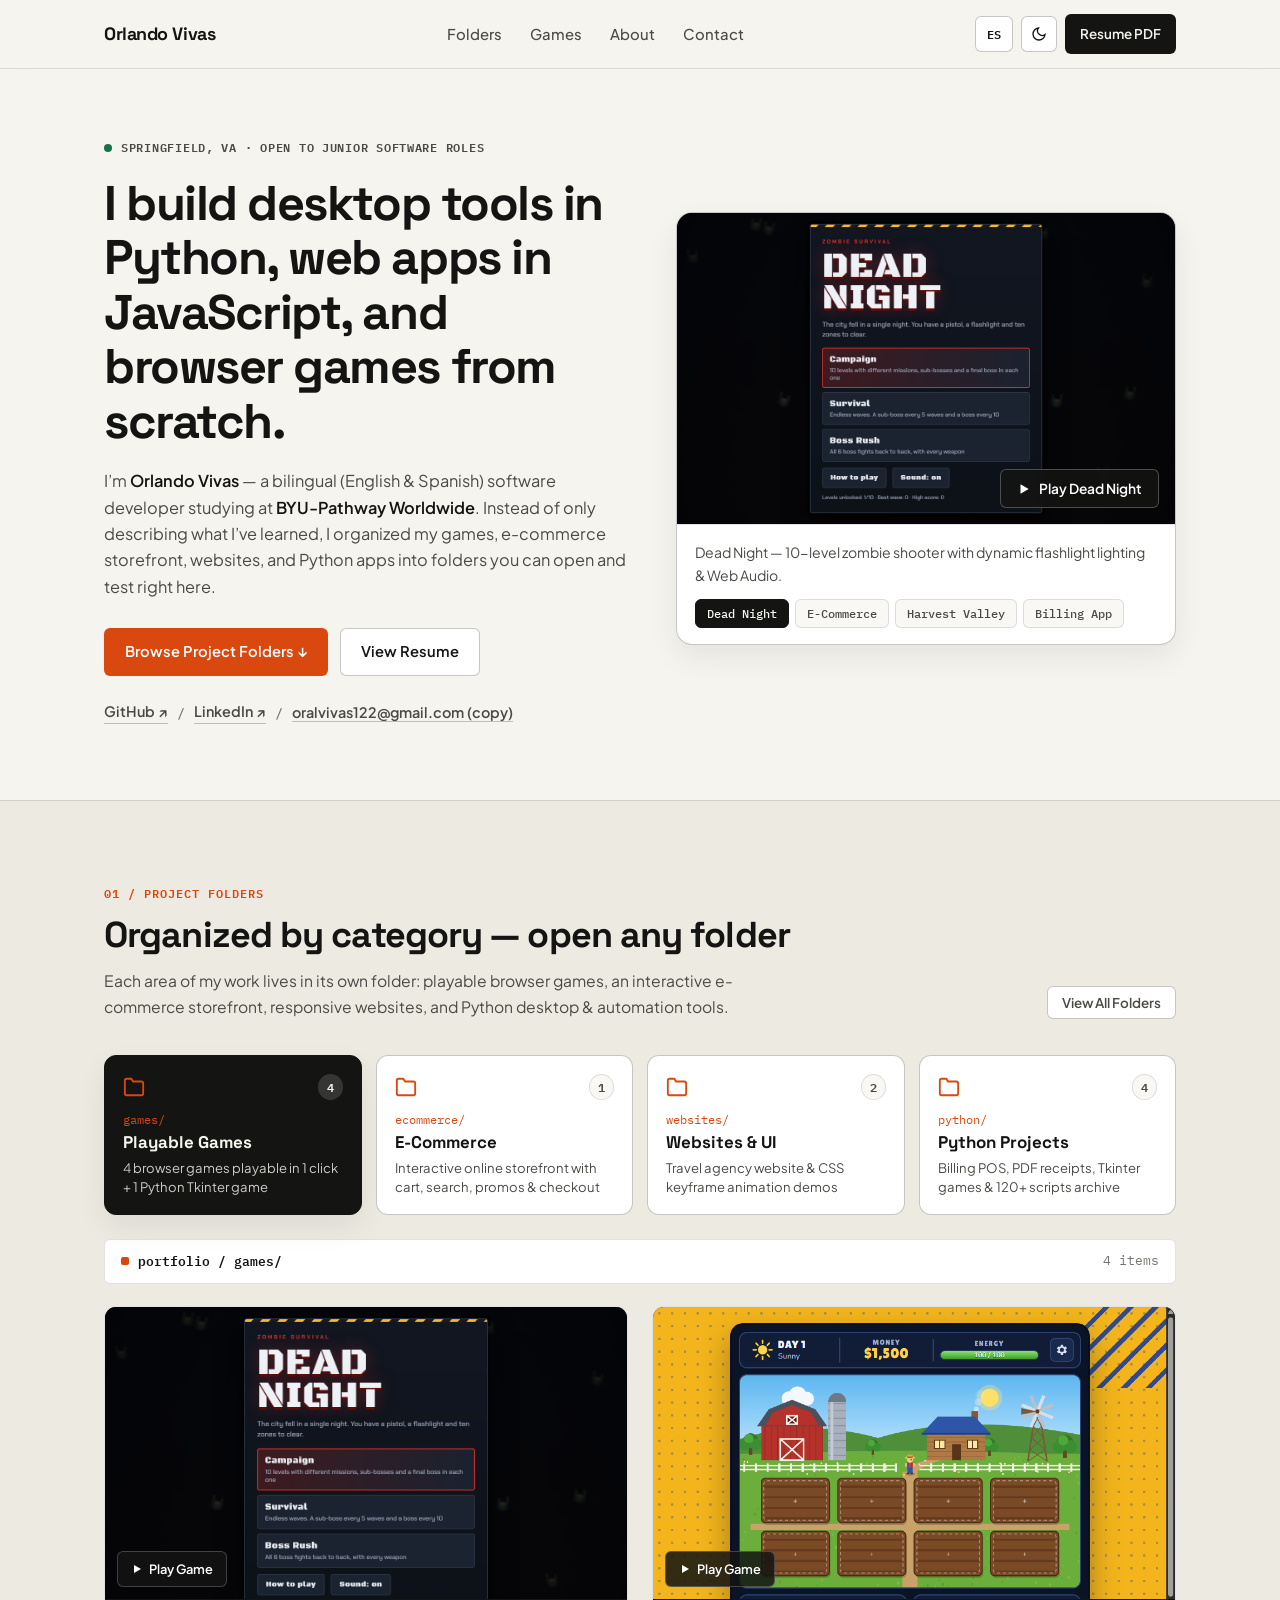
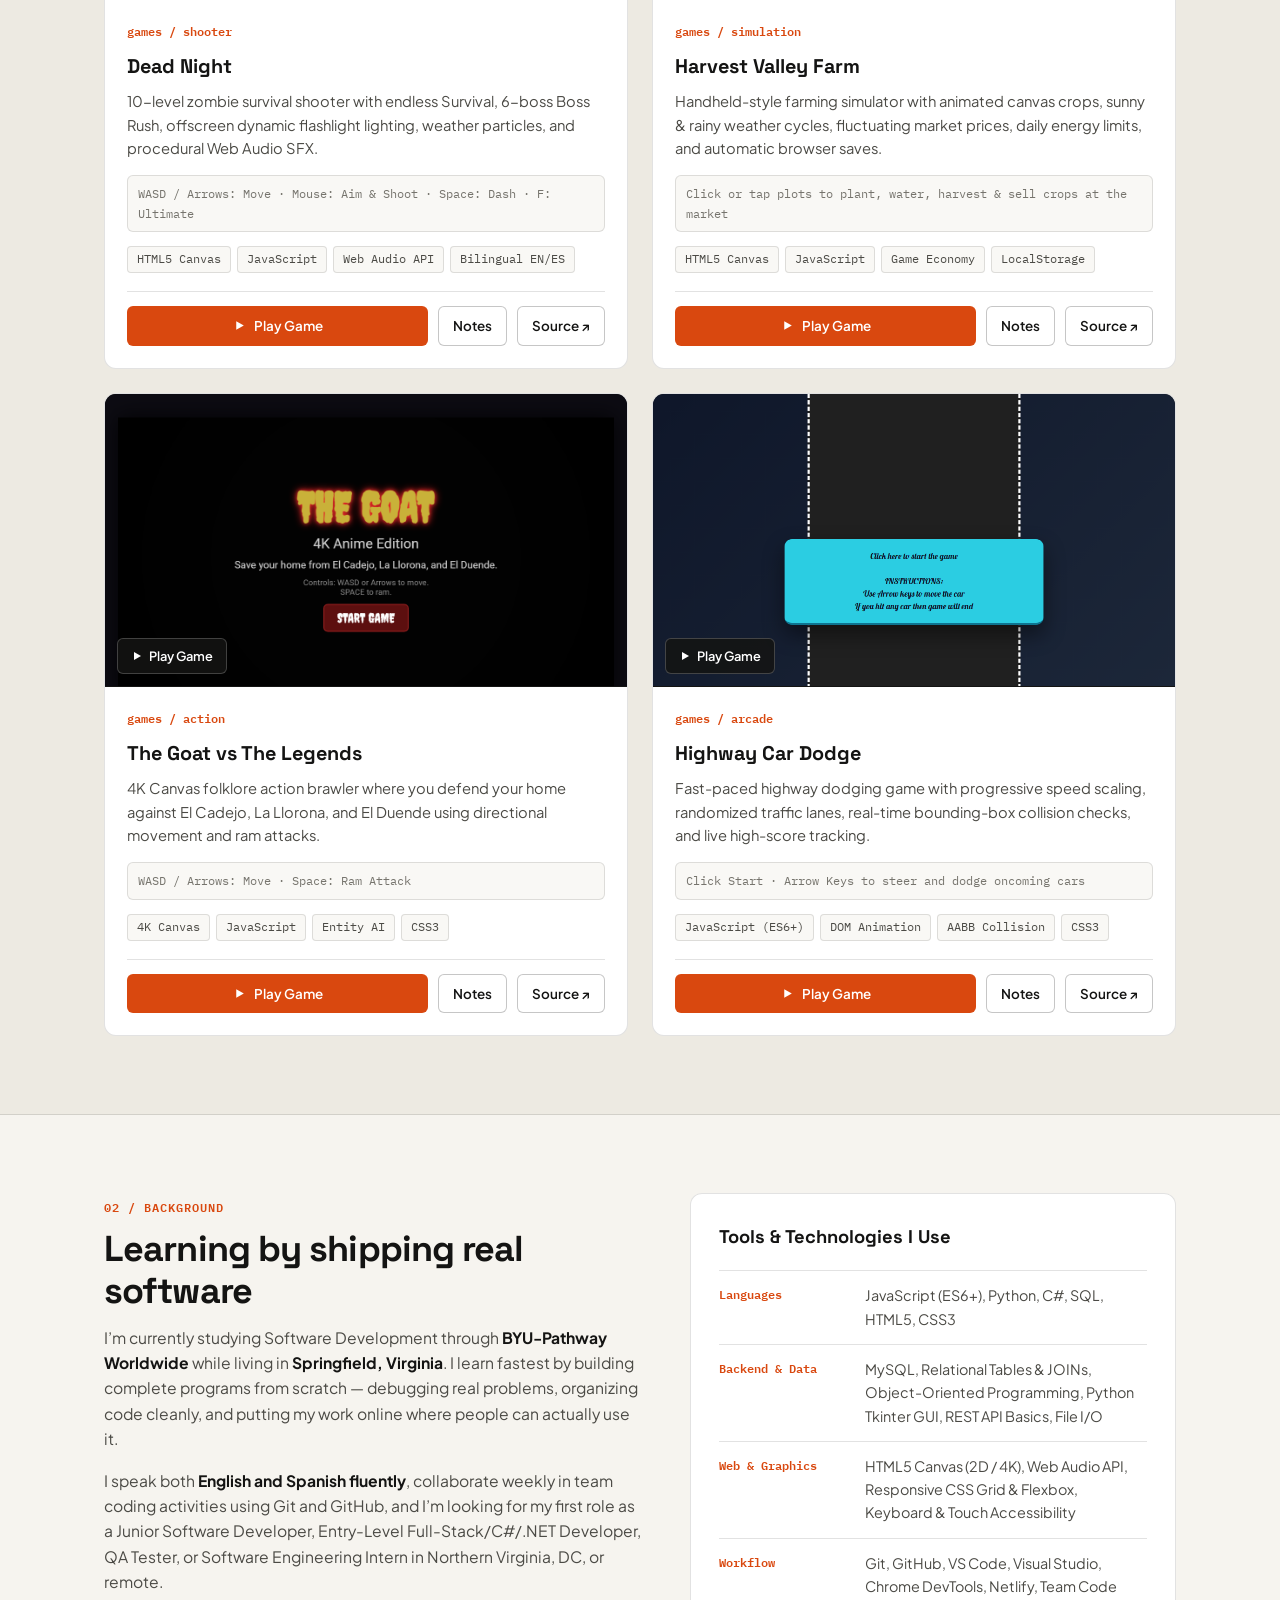
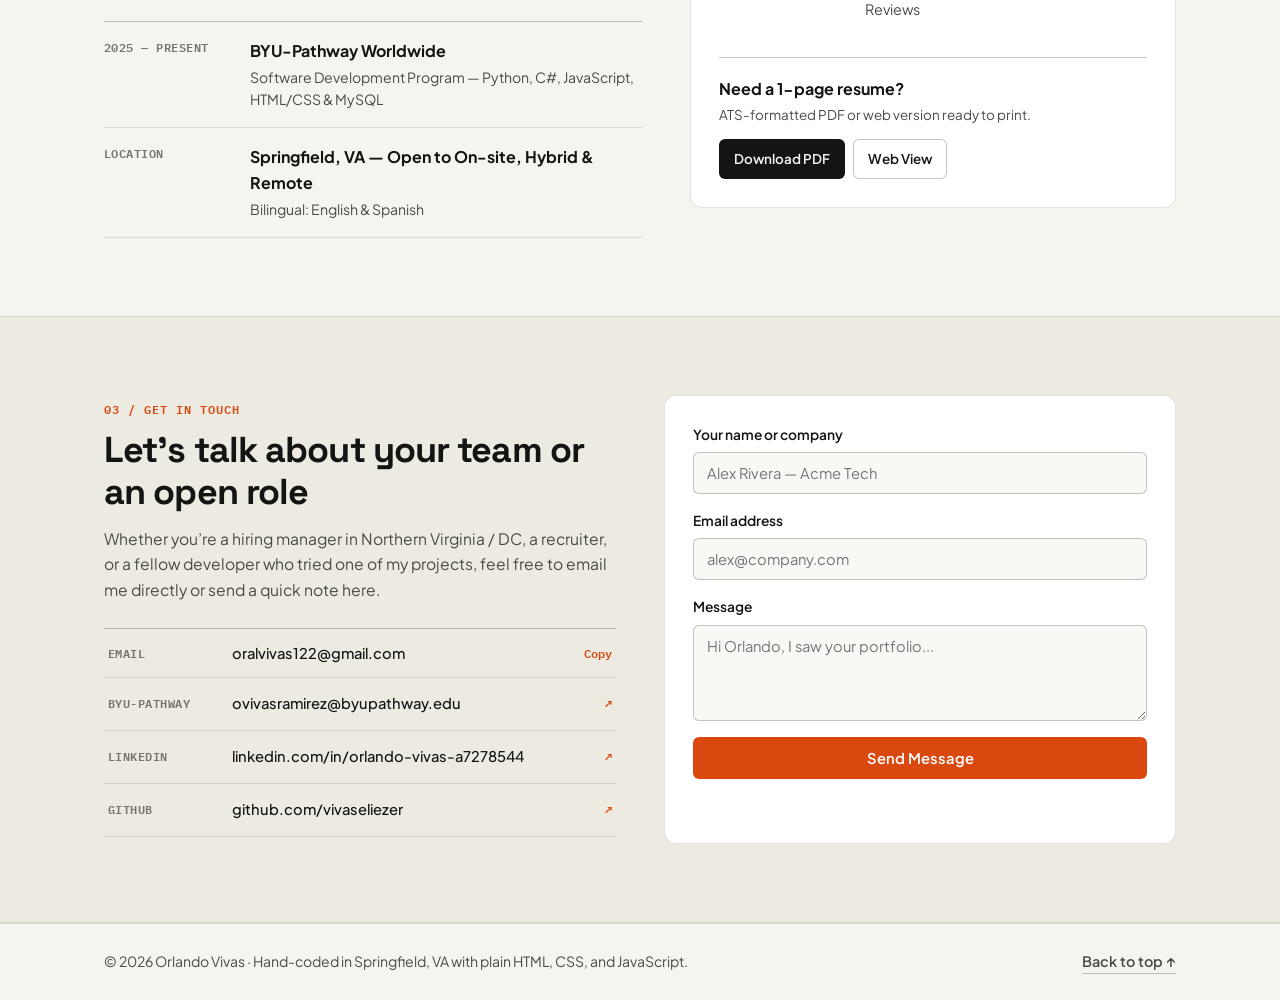
==== commit 5c4677ec: "Add 4 separate project folders (Games, E-Commerce, Websites, Python) with live Fieldwork.Store demo" ====
--- a/index.html
+++ b/index.html
@@ -50,7 +50,7 @@
       rel="stylesheet"
     />
 
-    <link rel="stylesheet" href="./style.css?v=6" />
+    <link rel="stylesheet" href="./style.css?v=7" />
 
     <script type="application/ld+json">
       {
@@ -78,8 +78,8 @@
 
         <nav class="main-nav" id="main-nav" aria-label="Main navigation">
           <ul class="nav-links">
+            <li><a href="#folders" data-i18n="nav.folders">Folders</a></li>
             <li><a href="#games" data-i18n="nav.games">Games</a></li>
-            <li><a href="#work" data-i18n="nav.work">Work</a></li>
             <li><a href="#about" data-i18n="nav.about">About</a></li>
             <li><a href="#contact" data-i18n="nav.contact">Contact</a></li>
           </ul>
@@ -158,8 +158,8 @@
             </p>
 
             <div class="hero-actions">
-              <a href="#games" class="btn btn-accent" data-i18n="hero.playGames">
-                Play My 4 Games &darr;
+              <a href="#folders" class="btn btn-accent" data-i18n="hero.browseFolders">
+                Browse Project Folders &darr;
               </a>
               <a href="./resume.html" class="btn btn-outline" id="hero-resume-link" data-i18n="hero.viewResume">
                 View Resume
@@ -206,53 +206,51 @@
         </div>
       </section>
 
-      <!-- 01 / PLAYABLE GAMES ARCADE -->
-      <section class="section section-tinted" id="games">
-        <div class="container">
-          <div class="section-head">
-            <span class="section-num">01 / <span data-i18n="games.eyebrow">Playable in Browser</span></span>
-            <h2 class="section-title" data-i18n="games.title">Four original games — click any card to play</h2>
-            <p class="section-sub" data-i18n="games.lead">
-              Every game below runs directly inside this page with no downloads. Building games forced me to learn game loops, collision math, audio synthesis, and clean state management.
-            </p>
-          </div>
-
-          <div class="games-grid" id="games-grid">
-            <!-- Rendered from config.js -->
-          </div>
-        </div>
-      </section>
-
-      <!-- 02 / SELECTED SOFTWARE WORK -->
-      <section class="section" id="work">
+      <!-- 01 / SEPARATE PROJECT FOLDERS EXPLORER -->
+      <section class="section section-tinted" id="folders">
+        <div id="games" class="anchor-offset" aria-hidden="true"></div>
+        <div id="work" class="anchor-offset" aria-hidden="true"></div>
         <div class="container">
           <div class="section-head-row">
             <div>
-              <span class="section-num">02 / <span data-i18n="projects.eyebrow">Engineering Breakdown</span></span>
-              <h2 class="section-title" data-i18n="projects.title">How I built them</h2>
-              <p class="section-sub" data-i18n="projects.lead">
-                Real projects I’ve written and shipped — click technical notes on any project to inspect the problem, structure, and actual source code.
+              <span class="section-num">01 / <span data-i18n="folders.eyebrow">Project Folders</span></span>
+              <h2 class="section-title" data-i18n="folders.title">Organized by category — open any folder</h2>
+              <p class="section-sub" data-i18n="folders.lead">
+                Each area of my work lives in its own folder: playable browser games, an interactive e-commerce storefront, responsive websites, and Python desktop &amp; automation tools.
               </p>
             </div>
-            <div class="filter-bar" role="tablist" aria-label="Filter work">
-              <button type="button" class="filter-btn active" data-filter="all" data-i18n="projects.filterAll">All</button>
-              <button type="button" class="filter-btn" data-filter="desktop" data-i18n="projects.filterDesktop">Python Desktop</button>
-              <button type="button" class="filter-btn" data-filter="web" data-i18n="projects.filterWeb">Web &amp; Canvas</button>
-            </div>
-          </div>
-
-          <div class="projects-grid" id="projects-grid">
+            <button type="button" class="filter-btn" id="show-all-folders-btn" data-i18n="folders.showAll">
+              View All Folders
+            </button>
+          </div>
+
+          <!-- 4 Interactive Folder Cards -->
+          <div class="folders-grid" id="folders-grid" role="tablist" aria-label="Project category folders">
             <!-- Rendered from config.js -->
           </div>
+
+          <!-- Active Folder Path Breadcrumb -->
+          <div class="folder-bar" id="folder-bar">
+            <div class="folder-path">
+              <span class="folder-dot" aria-hidden="true"></span>
+              <span id="active-folder-path">portfolio / games/</span>
+            </div>
+            <span class="folder-count-label" id="active-folder-count">4 items</span>
+          </div>
+
+          <!-- Items inside active folder -->
+          <div class="items-grid" id="folder-items-grid">
+            <!-- Rendered dynamically from config.js -->
+          </div>
         </div>
       </section>
 
-      <!-- 03 / ABOUT & STACK (EDITORIAL 2-COLUMN) -->
-      <section class="section section-tinted" id="about">
+      <!-- 02 / ABOUT & STACK (EDITORIAL 2-COLUMN) -->
+      <section class="section" id="about">
         <div class="container">
           <div class="about-grid">
             <div class="about-story">
-              <span class="section-num">03 / <span data-i18n="about.eyebrow">Background</span></span>
+              <span class="section-num">02 / <span data-i18n="about.eyebrow">Background</span></span>
               <h2 class="section-title" data-i18n="about.title">Learning by shipping real software</h2>
               <p data-i18n="about.p1">
                 I’m currently studying Software Development through <strong>BYU-Pathway Worldwide</strong> while living in <strong>Springfield, Virginia</strong>. I learn fastest by building complete programs from scratch — debugging real problems, organizing code cleanly, and putting my work online where people can actually use it.
@@ -319,12 +317,12 @@
         </div>
       </section>
 
-      <!-- 04 / CONTACT -->
-      <section class="section" id="contact">
+      <!-- 03 / CONTACT -->
+      <section class="section section-tinted" id="contact">
         <div class="container">
           <div class="contact-layout">
             <div class="contact-left">
-              <span class="section-num">04 / <span data-i18n="contact.eyebrow">Get in Touch</span></span>
+              <span class="section-num">03 / <span data-i18n="contact.eyebrow">Get in Touch</span></span>
               <h2 class="section-title" data-i18n="contact.title">Let’s talk about your team or an open role</h2>
               <p class="section-sub" data-i18n="contact.lead">
                 Whether you’re a hiring manager in Northern Virginia / DC, a recruiter, or a fellow developer who tried one of my games, feel free to email me directly or send a quick note here.
@@ -517,7 +515,7 @@
     <!-- TOAST -->
     <div class="toast" id="toast" role="status" aria-live="polite" hidden></div>
 
-    <script src="./config.js?v=6"></script>
-    <script src="./script.js?v=6"></script>
+    <script src="./config.js?v=7"></script>
+    <script src="./script.js?v=7"></script>
   </body>
 </html>
--- a/style.css
+++ b/style.css
@@ -521,6 +521,144 @@
   color: var(--ink-muted);
   font-size: 0.98rem;
   max-width: 60ch;
+}
+
+/* ============================================================
+   01 / INTERACTIVE FOLDERS EXPLORER
+   ============================================================ */
+.anchor-offset {
+  position: relative;
+  top: -80px;
+}
+
+.folders-grid {
+  display: grid;
+  grid-template-columns: repeat(4, 1fr);
+  gap: 14px;
+  margin-bottom: 24px;
+}
+
+.folder-card {
+  display: flex;
+  flex-direction: column;
+  align-items: flex-start;
+  text-align: left;
+  padding: 18px;
+  border-radius: var(--radius-md);
+  border: 1px solid var(--border-strong);
+  background: var(--surface);
+  color: var(--ink);
+  transition: border-color var(--ease), transform var(--ease), box-shadow var(--ease), background var(--ease);
+}
+
+.folder-card:hover {
+  border-color: var(--ink);
+  transform: translateY(-2px);
+  box-shadow: var(--shadow-card);
+}
+
+.folder-card.active {
+  background: var(--solid-bg);
+  color: var(--solid-ink);
+  border-color: var(--solid-bg);
+  box-shadow: var(--shadow-card);
+}
+
+.folder-card-top {
+  width: 100%;
+  display: flex;
+  align-items: center;
+  justify-content: space-between;
+  gap: 8px;
+  margin-bottom: 12px;
+}
+
+.folder-svg {
+  color: var(--accent);
+}
+
+.folder-card.active .folder-svg {
+  color: var(--accent);
+}
+
+.folder-count-pill {
+  font-family: var(--font-mono);
+  font-size: 0.72rem;
+  font-weight: 600;
+  padding: 2px 8px;
+  border-radius: 99px;
+  background: var(--surface-2);
+  color: var(--ink-muted);
+  border: 1px solid var(--border);
+}
+
+.folder-card.active .folder-count-pill {
+  background: rgba(255, 255, 255, 0.14);
+  color: var(--solid-ink);
+  border-color: transparent;
+}
+
+.folder-path-tag {
+  font-family: var(--font-mono);
+  font-size: 0.74rem;
+  color: var(--accent);
+  margin-bottom: 4px;
+}
+
+.folder-card h3 {
+  font-family: var(--font-display);
+  font-size: 1.06rem;
+  font-weight: 700;
+  margin-bottom: 5px;
+}
+
+.folder-card p {
+  font-size: 0.82rem;
+  color: var(--ink-muted);
+  line-height: 1.45;
+}
+
+.folder-card.active p {
+  color: inherit;
+  opacity: 0.82;
+}
+
+.folder-bar {
+  display: flex;
+  align-items: center;
+  justify-content: space-between;
+  gap: 12px;
+  padding: 11px 16px;
+  border-radius: var(--radius-sm);
+  background: var(--surface);
+  border: 1px solid var(--border);
+  margin-bottom: 22px;
+  font-family: var(--font-mono);
+  font-size: 0.8rem;
+}
+
+.folder-path {
+  display: inline-flex;
+  align-items: center;
+  gap: 9px;
+  font-weight: 600;
+}
+
+.folder-dot {
+  width: 8px;
+  height: 8px;
+  border-radius: 2px;
+  background: var(--accent);
+}
+
+.folder-count-label {
+  color: var(--ink-subtle);
+}
+
+.items-grid {
+  display: grid;
+  grid-template-columns: repeat(2, 1fr);
+  gap: 24px;
 }
 
 /* ============================================================
@@ -1235,10 +1373,14 @@
     grid-template-columns: 1fr;
     gap: 34px;
   }
+  .folders-grid {
+    grid-template-columns: repeat(2, 1fr);
+  }
 }
 
 @media (max-width: 740px) {
   .games-grid,
+  .items-grid,
   .projects-grid,
   .modal-two-col {
     grid-template-columns: 1fr;
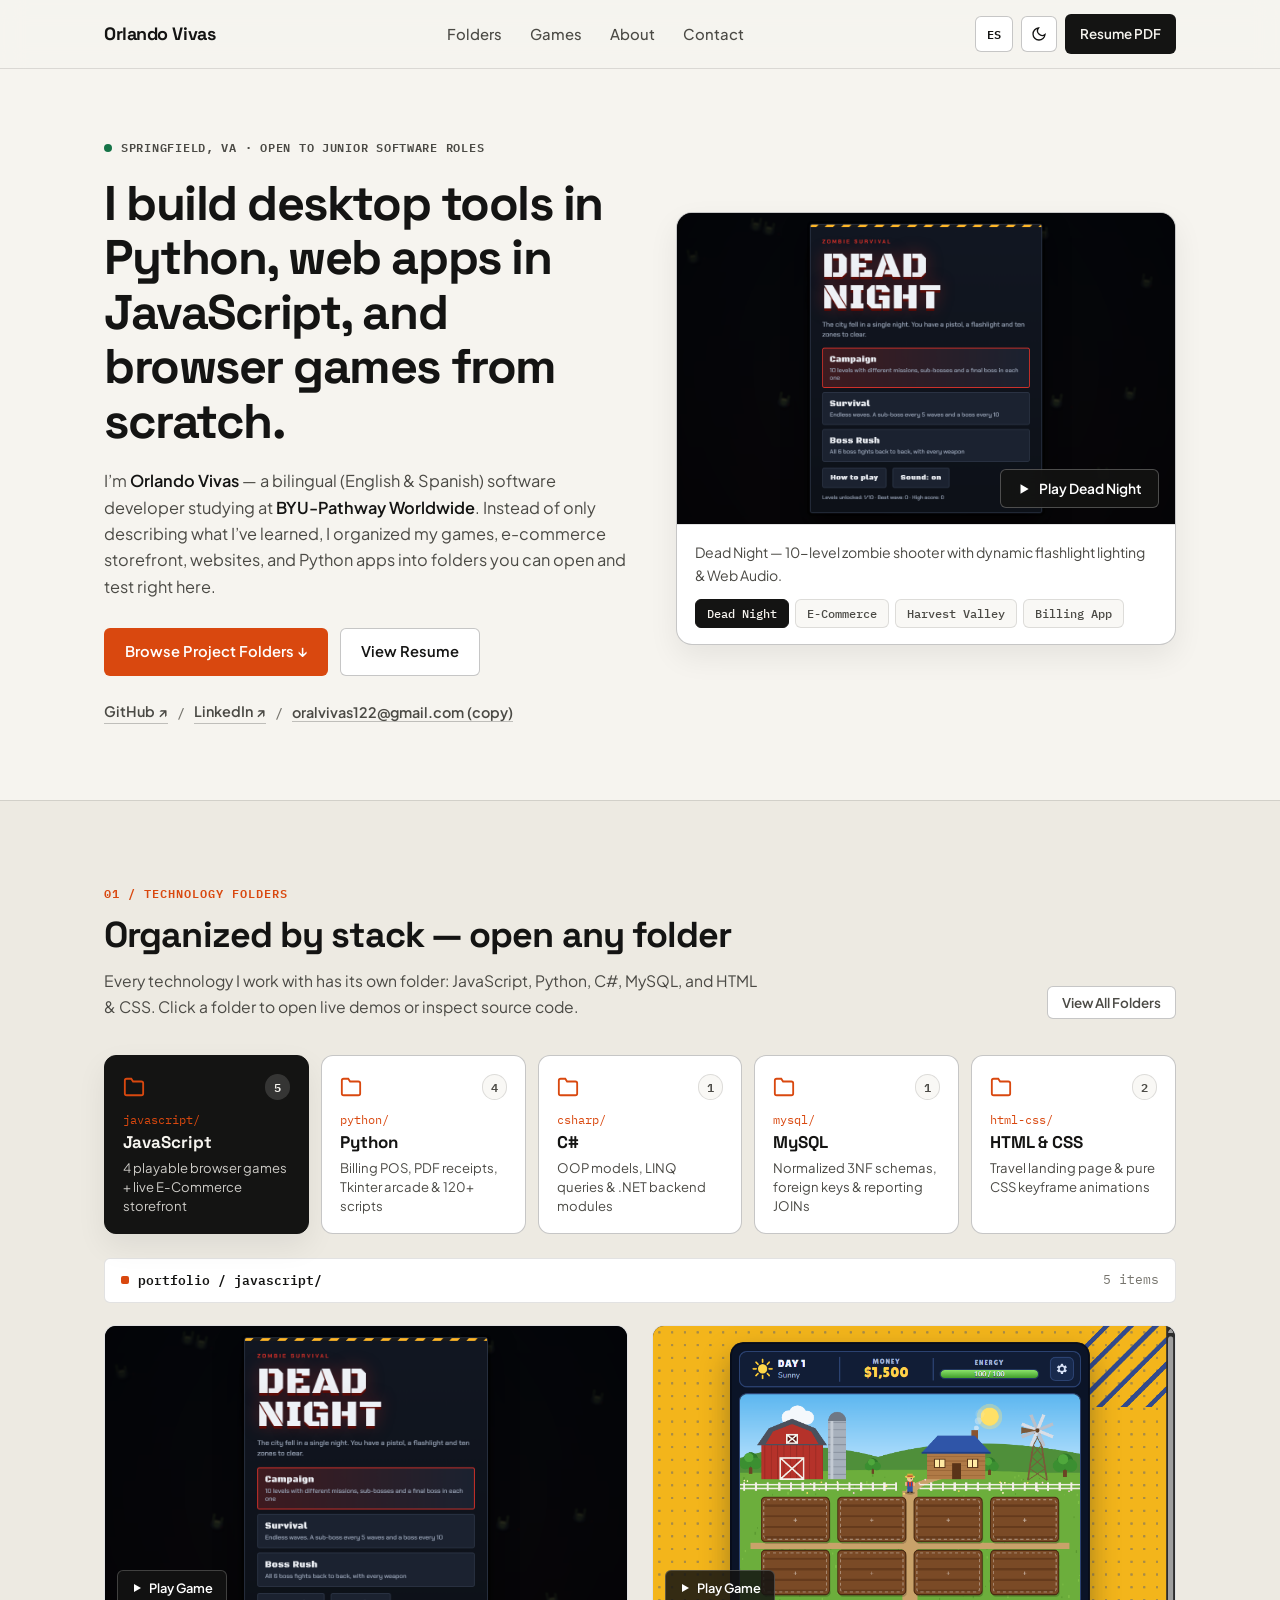
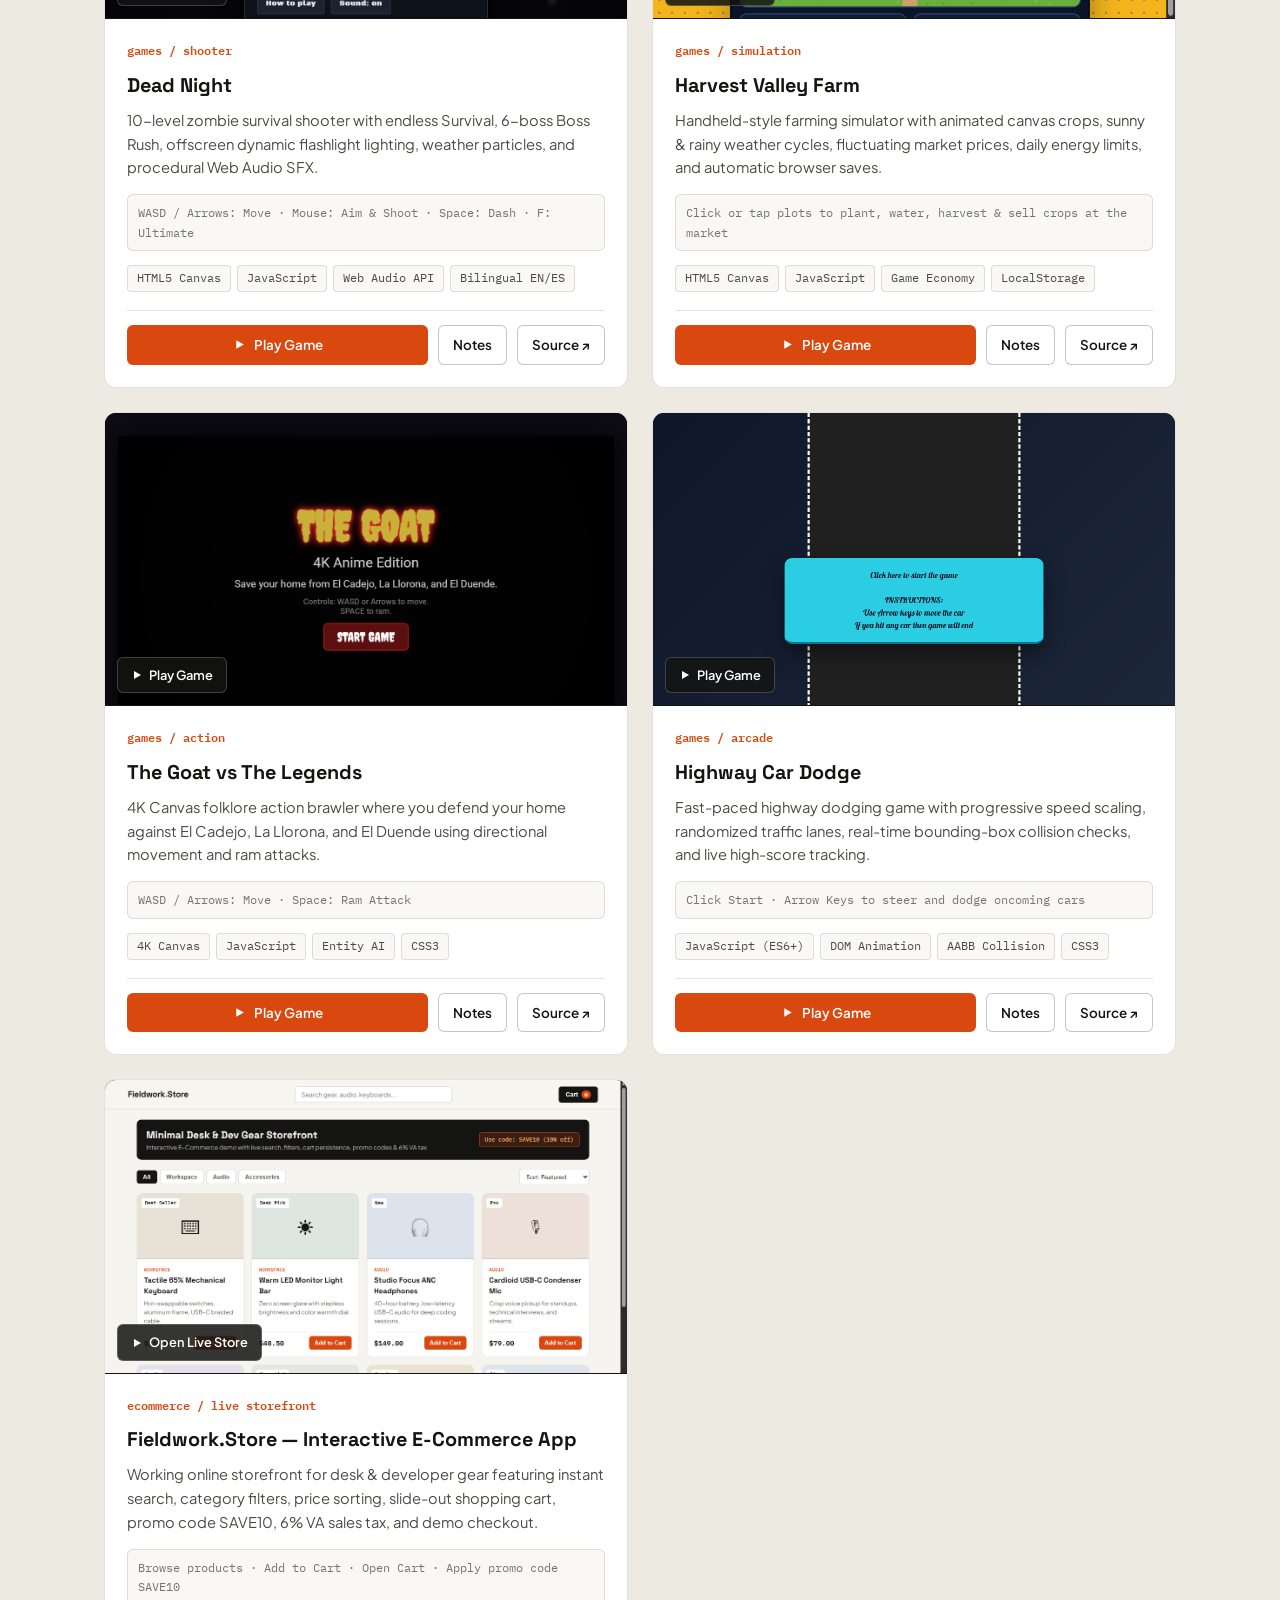
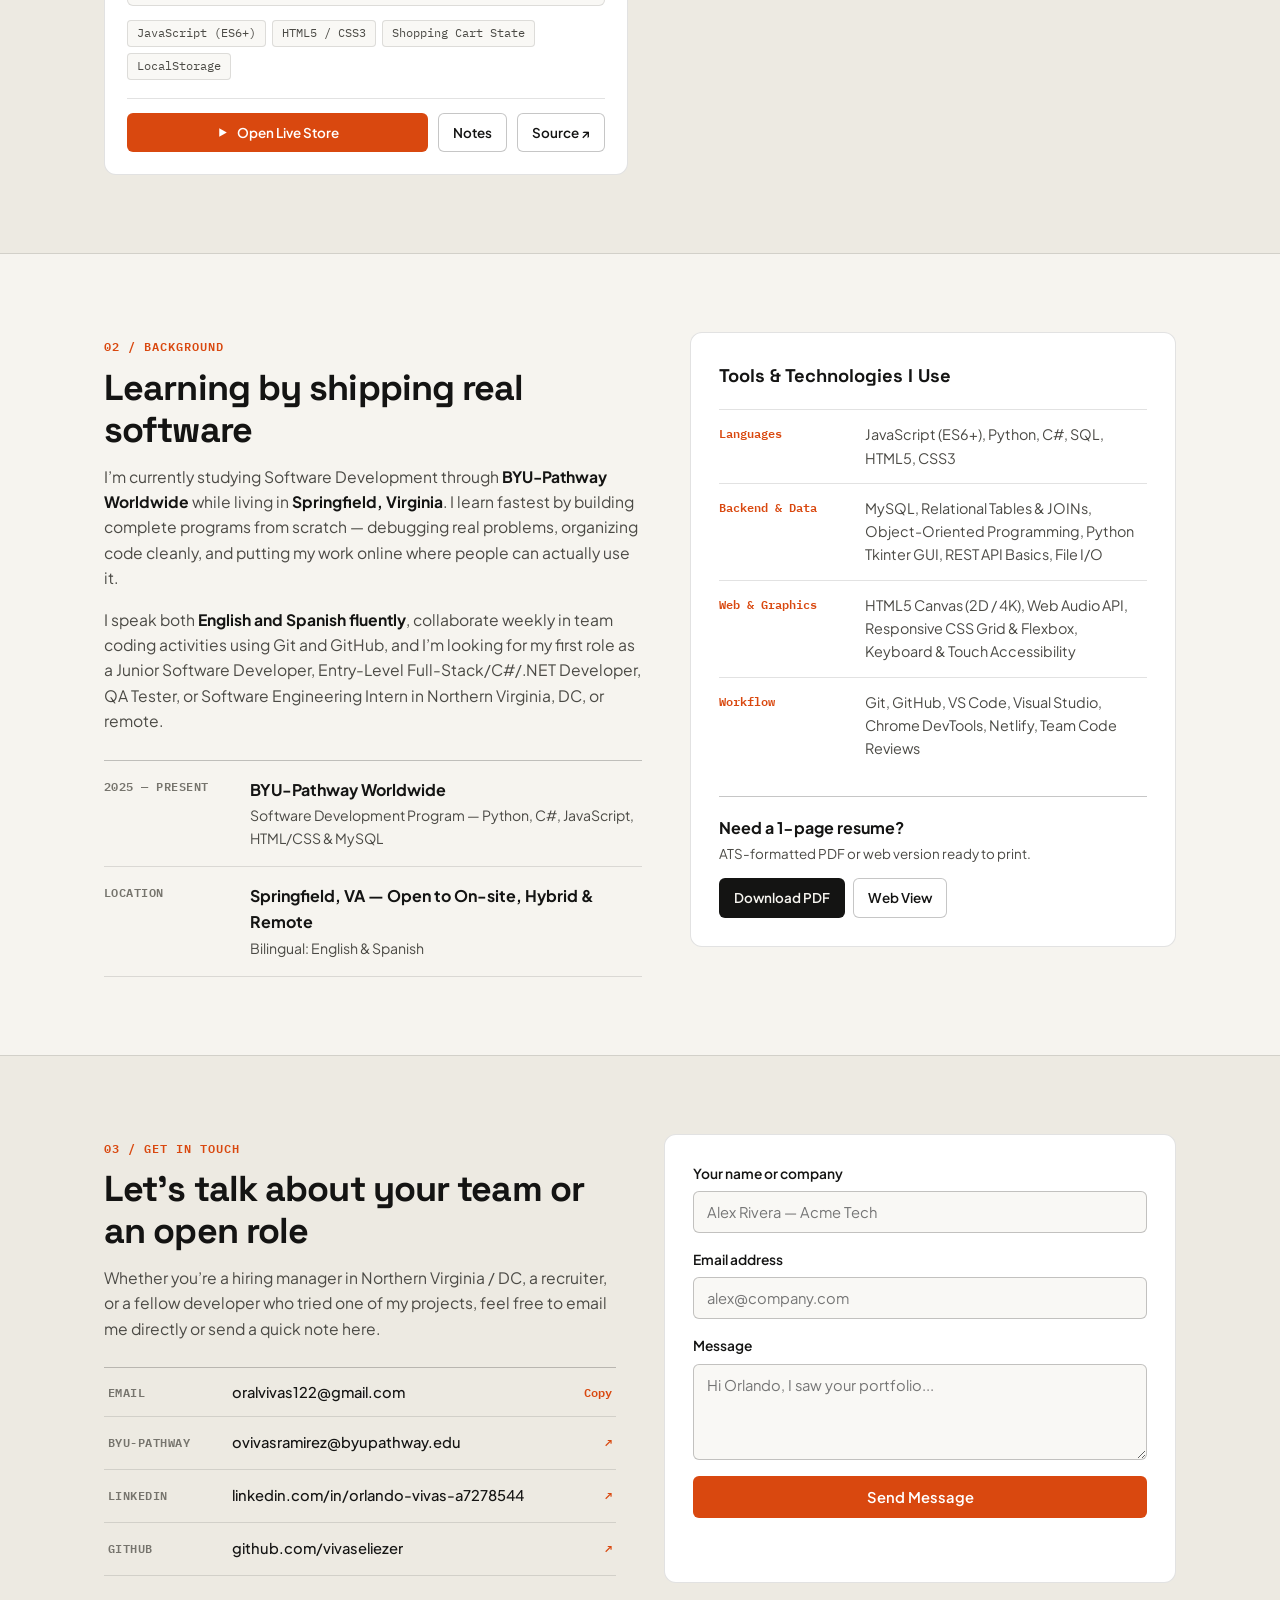
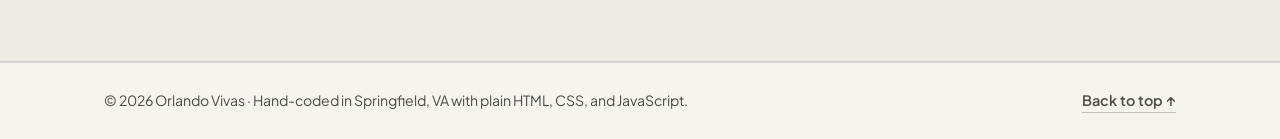
==== commit 7019a797: "Organize portfolio into 5 technology folders: JavaScript, Python, C#, MySQL, and HTML/CSS" ====
--- a/index.html
+++ b/index.html
@@ -50,7 +50,7 @@
       rel="stylesheet"
     />
 
-    <link rel="stylesheet" href="./style.css?v=7" />
+    <link rel="stylesheet" href="./style.css?v=8" />
 
     <script type="application/ld+json">
       {
@@ -515,7 +515,7 @@
     <!-- TOAST -->
     <div class="toast" id="toast" role="status" aria-live="polite" hidden></div>
 
-    <script src="./config.js?v=7"></script>
-    <script src="./script.js?v=7"></script>
+    <script src="./config.js?v=8"></script>
+    <script src="./script.js?v=8"></script>
   </body>
 </html>
--- a/style.css
+++ b/style.css
@@ -533,8 +533,8 @@
 
 .folders-grid {
   display: grid;
-  grid-template-columns: repeat(4, 1fr);
-  gap: 14px;
+  grid-template-columns: repeat(5, 1fr);
+  gap: 12px;
   margin-bottom: 24px;
 }
 
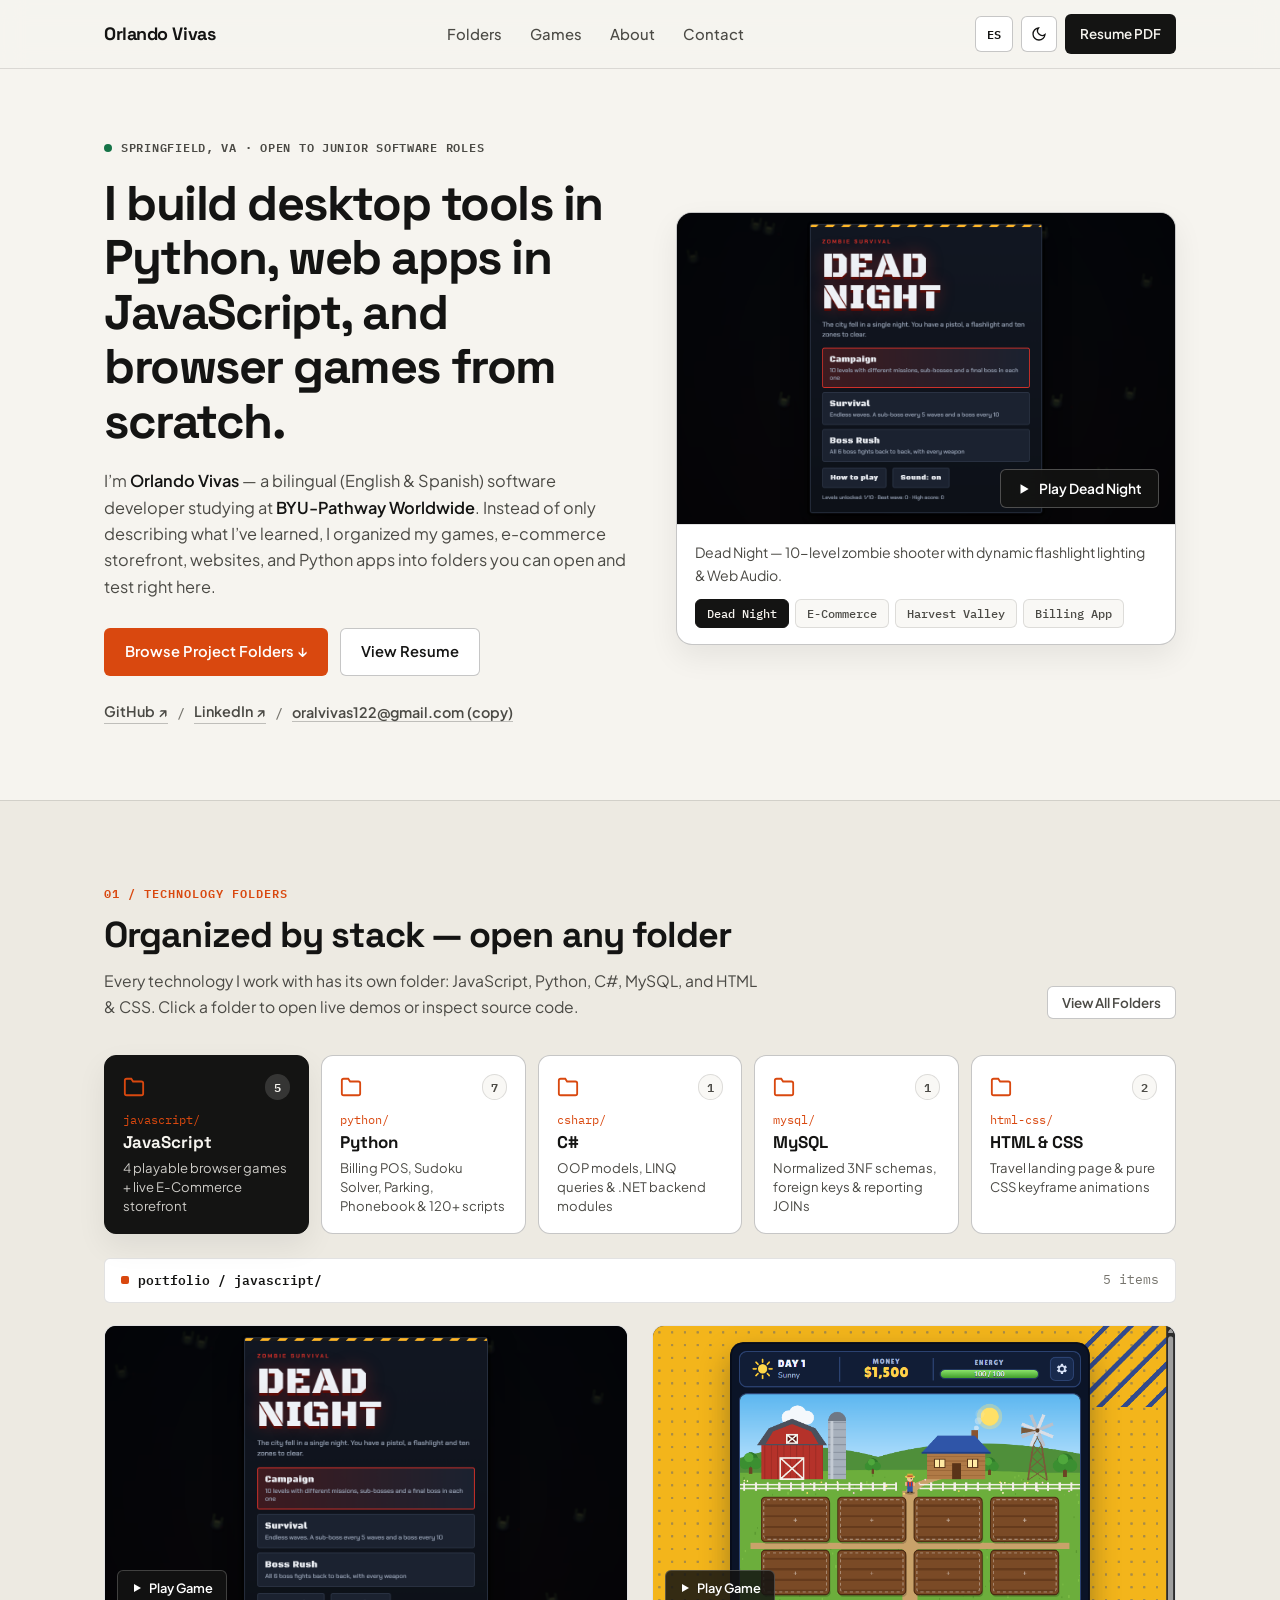
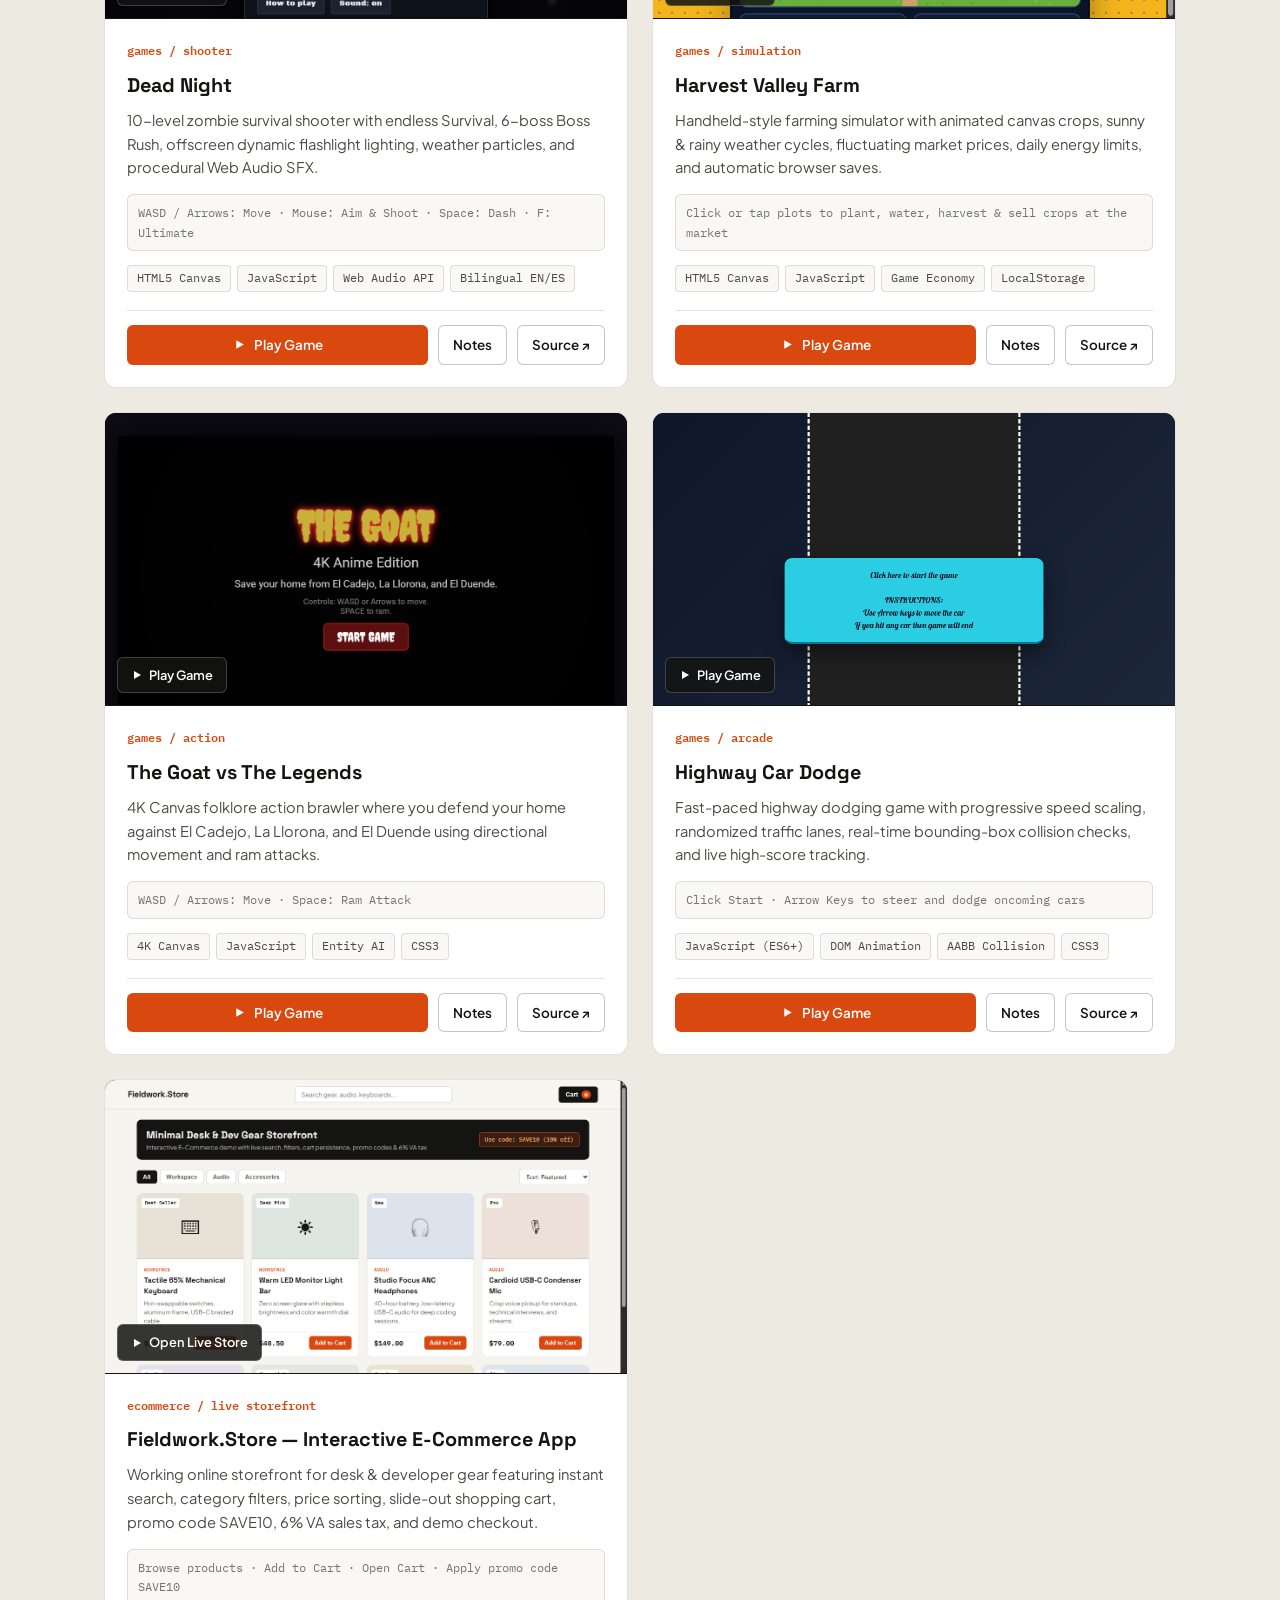
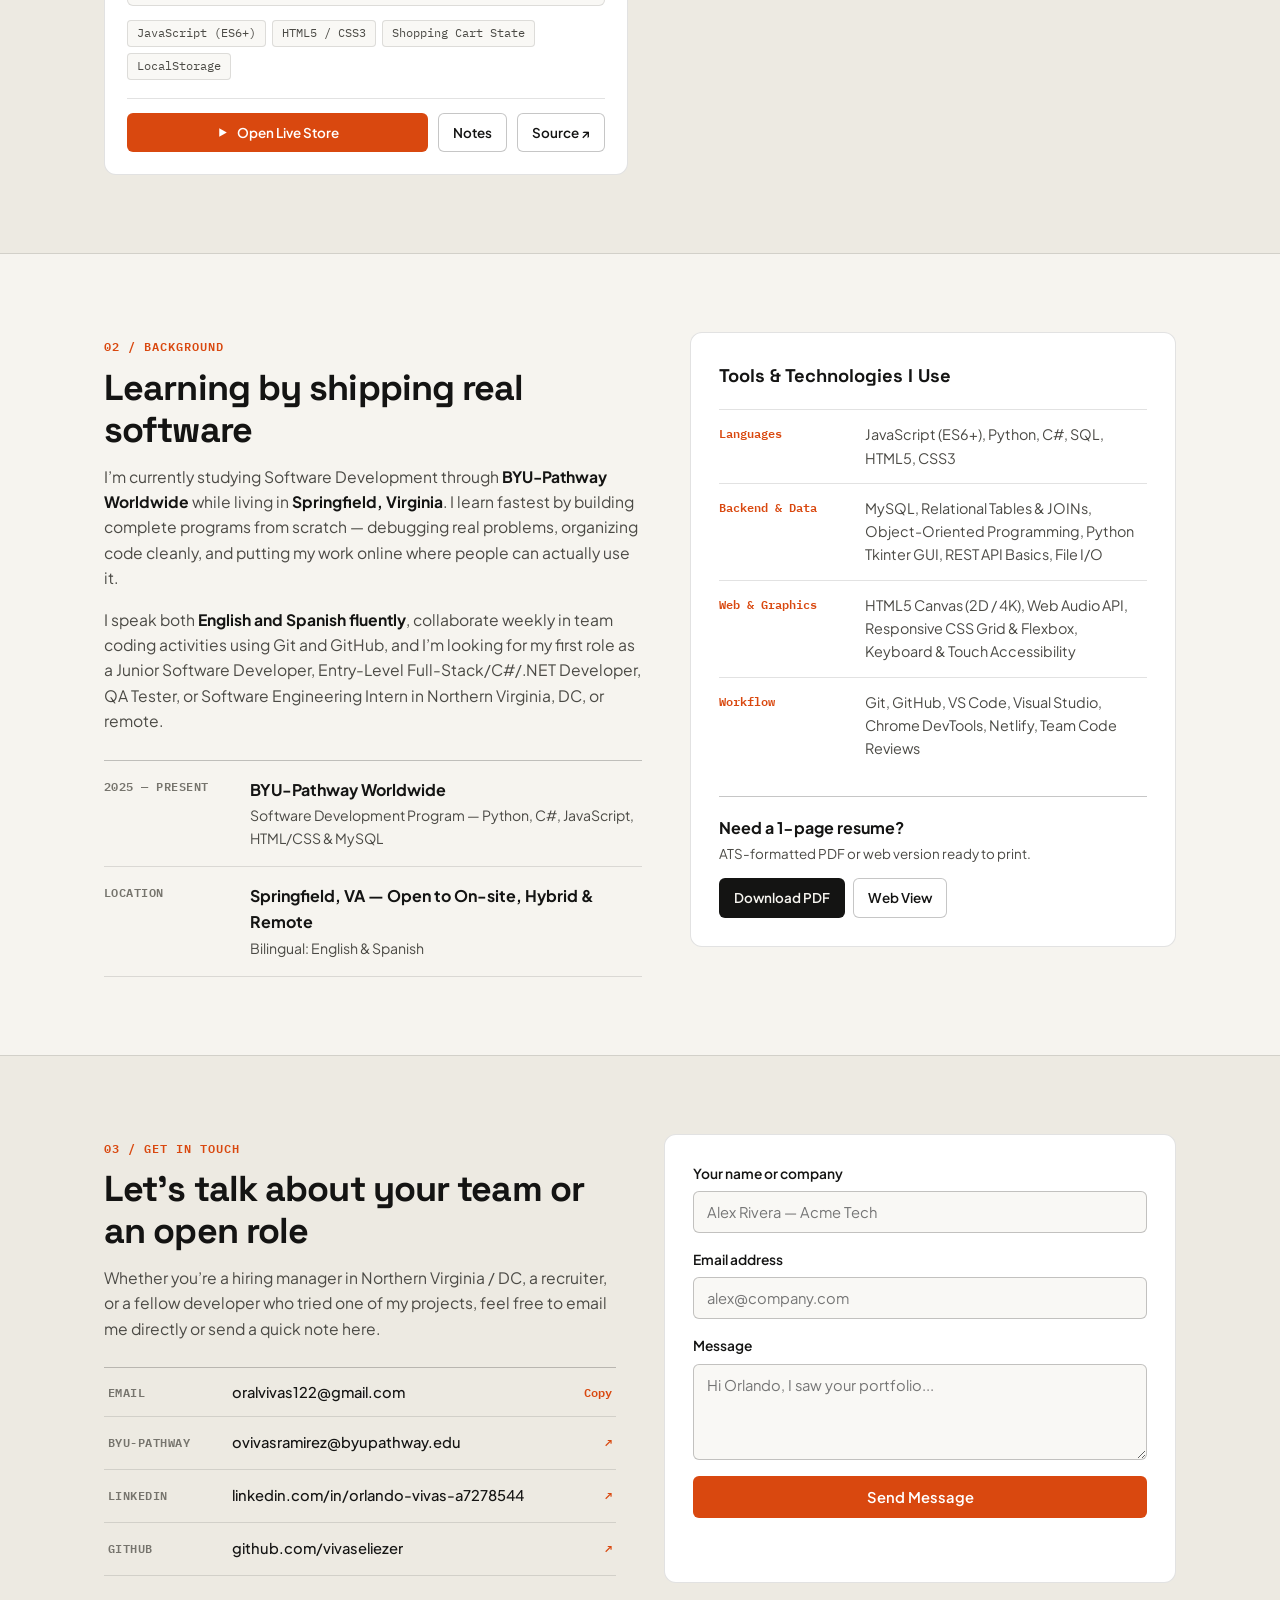
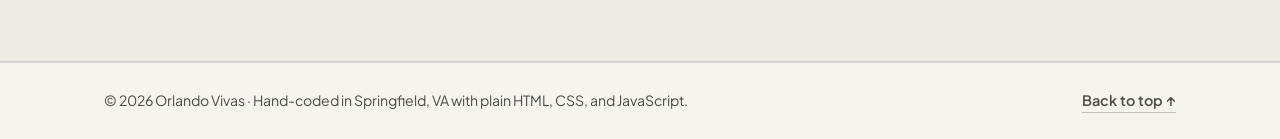
==== commit 912c930c: "Add Parking Management, Phonebook CLI, and PyDoku Sudoku Solver (+ live interactive demo) to python/" ====
--- a/index.html
+++ b/index.html
@@ -515,7 +515,7 @@
     <!-- TOAST -->
     <div class="toast" id="toast" role="status" aria-live="polite" hidden></div>
 
-    <script src="./config.js?v=8"></script>
-    <script src="./script.js?v=8"></script>
+    <script src="./config.js?v=9"></script>
+    <script src="./script.js?v=9"></script>
   </body>
 </html>
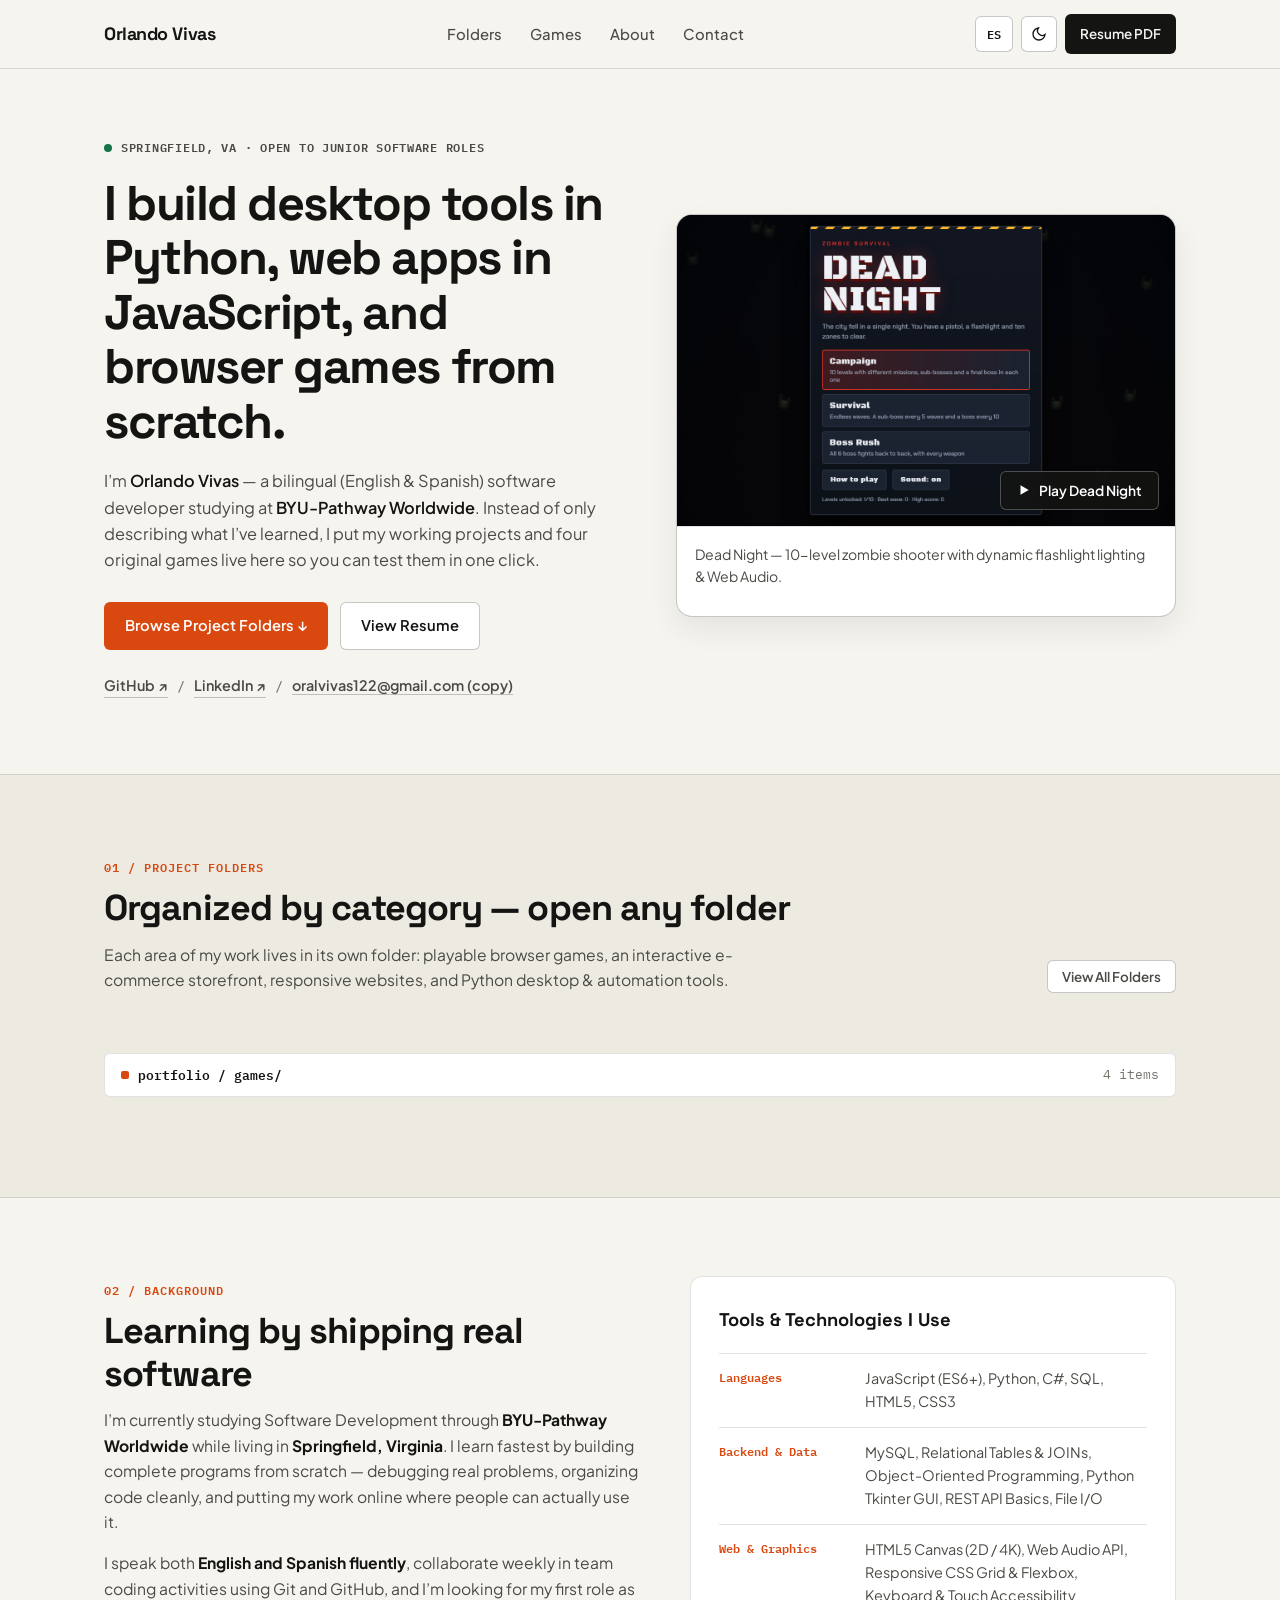
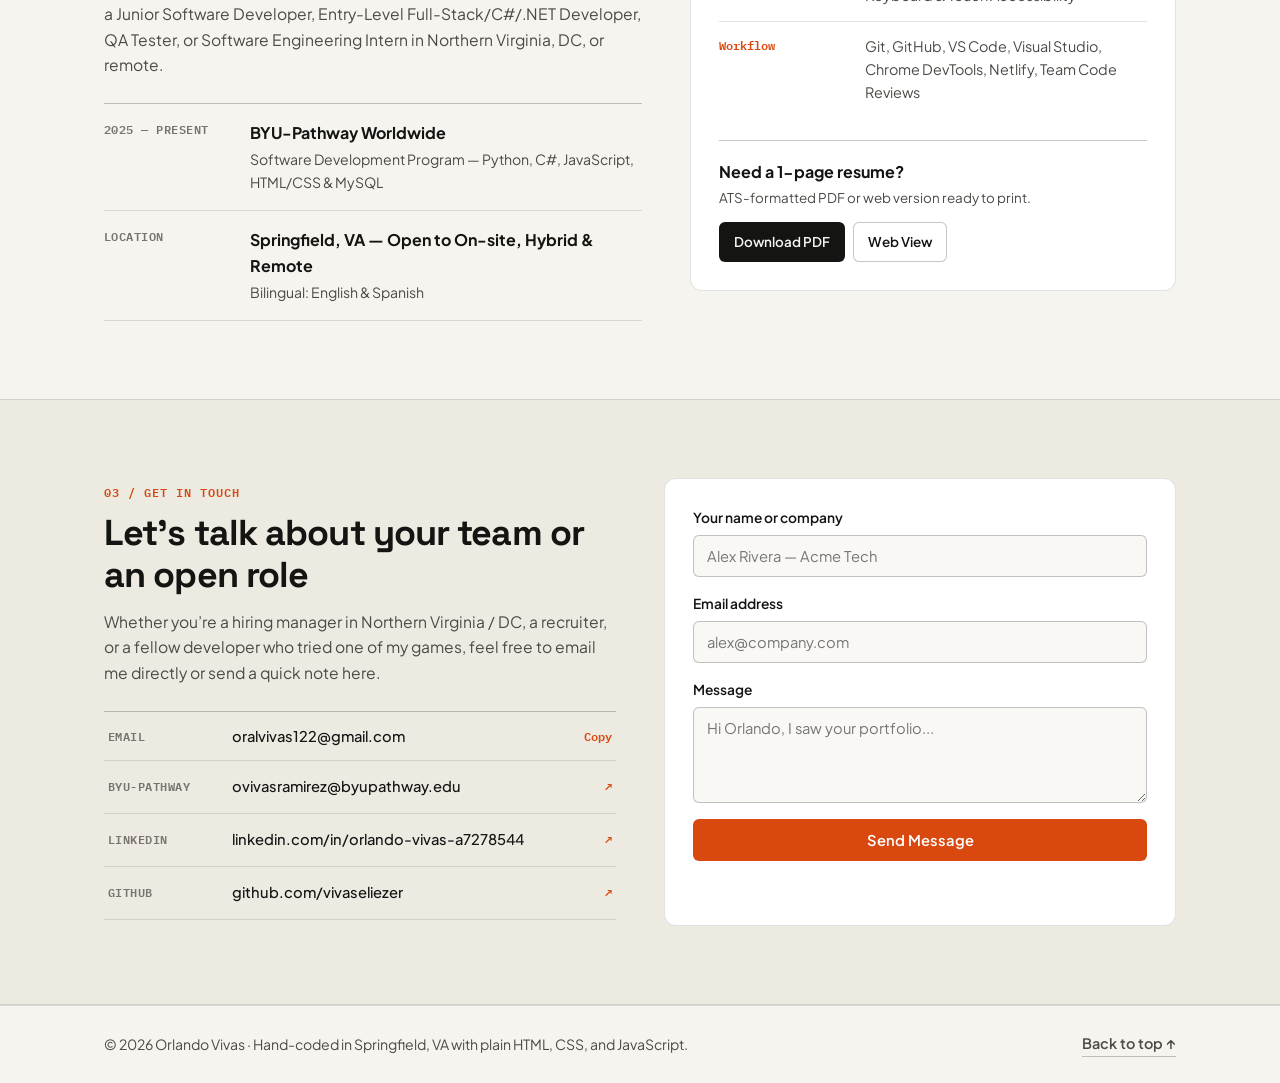
==== commit a48684a2: "Add searchable 115+ Python catalog and 6 compiled C# (.NET 10) projects" ====
--- a/index.html
+++ b/index.html
@@ -515,7 +515,7 @@
     <!-- TOAST -->
     <div class="toast" id="toast" role="status" aria-live="polite" hidden></div>
 
-    <script src="./config.js?v=9"></script>
-    <script src="./script.js?v=9"></script>
+    <script src="./config.js?v=10"></script>
+    <script src="./script.js?v=10"></script>
   </body>
 </html>
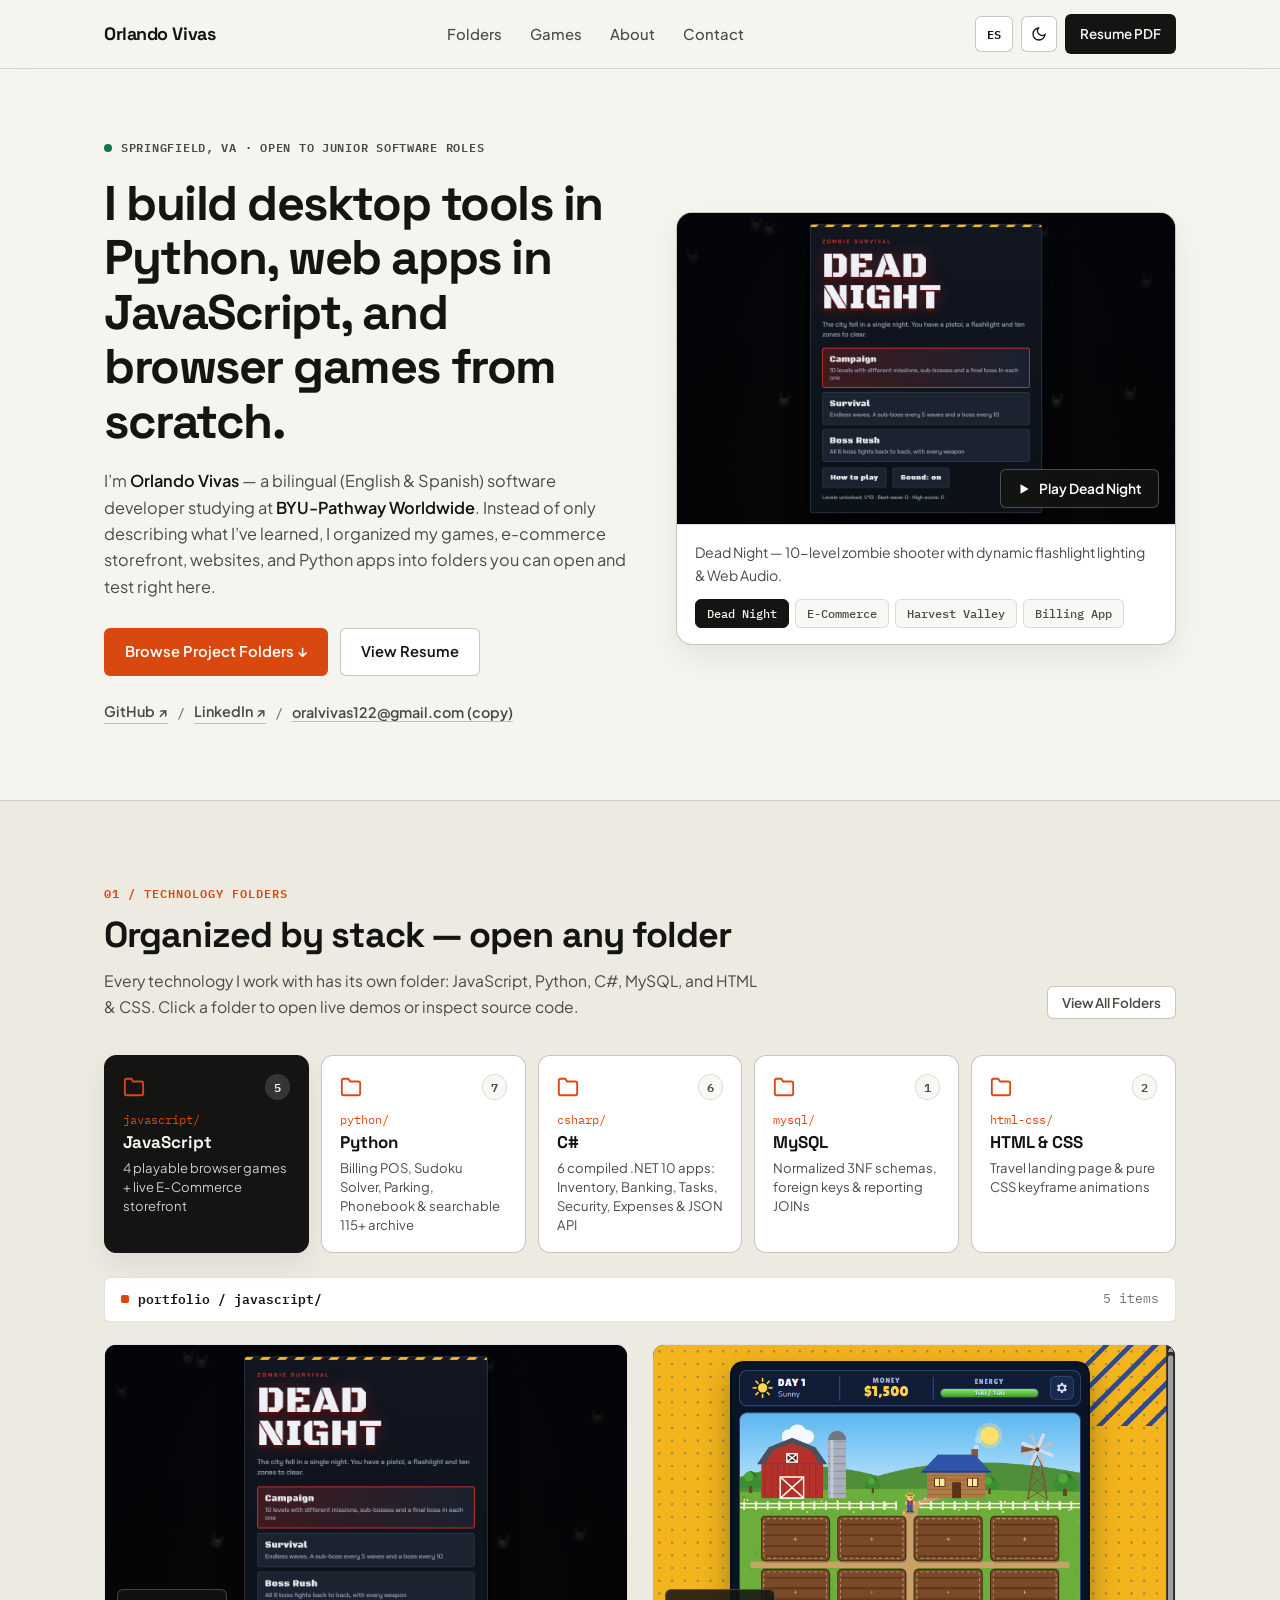
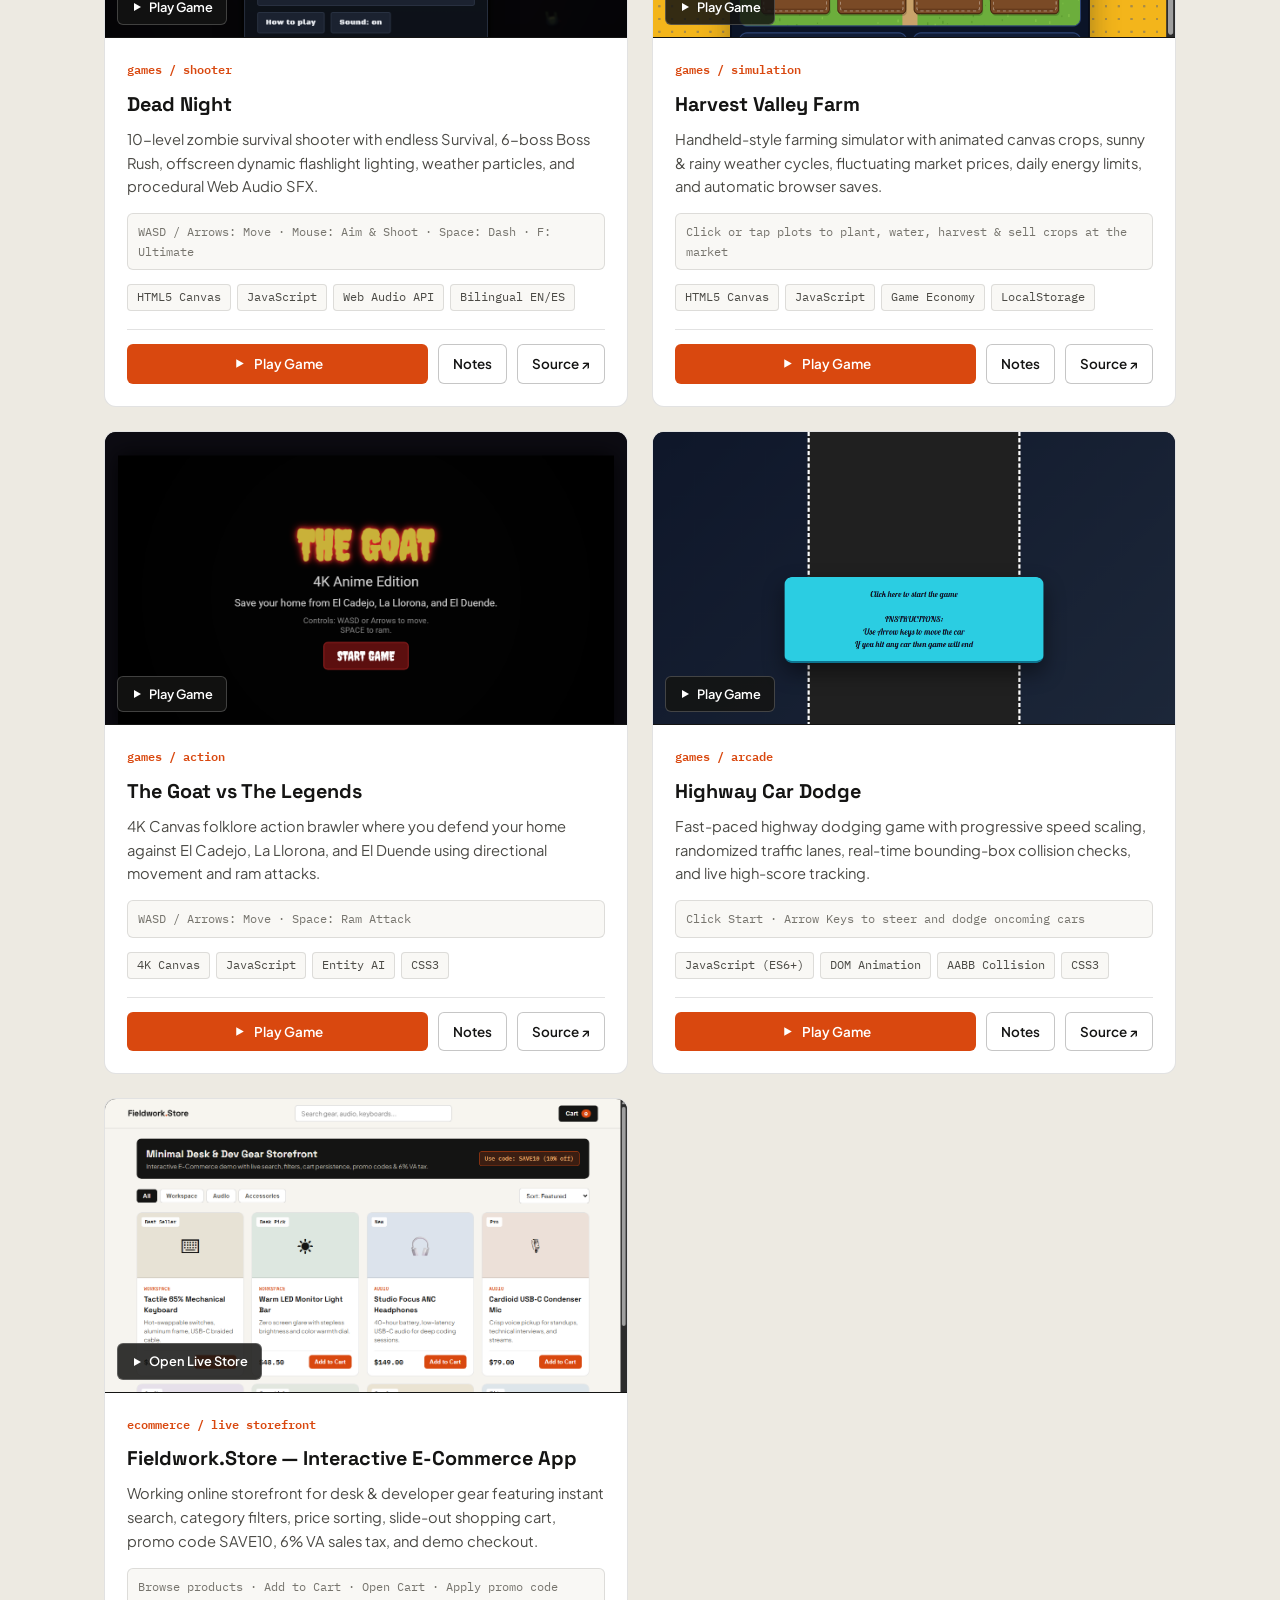
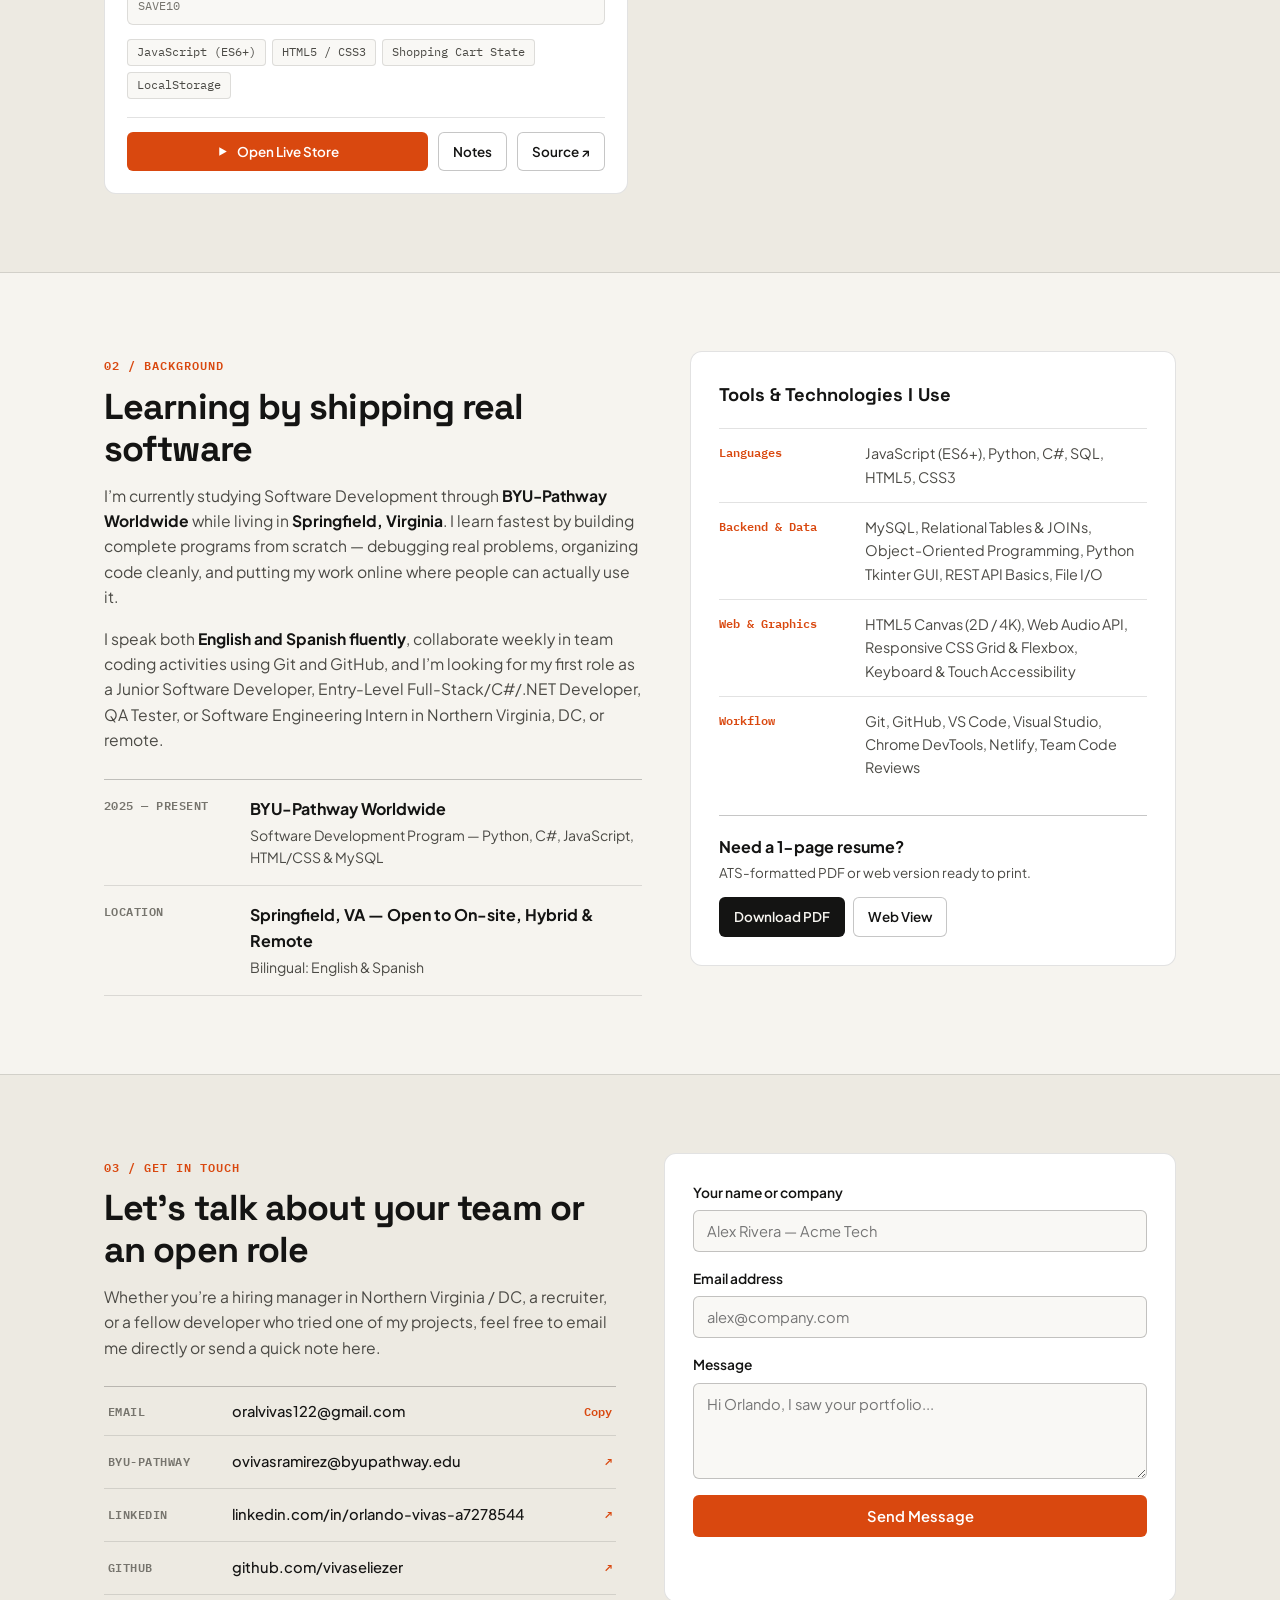
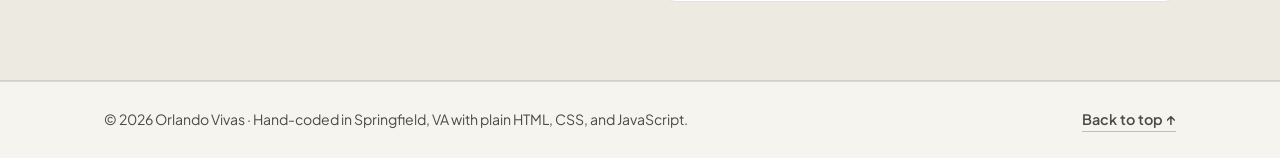
==== commit 2fd67e4d: "Fix template literal escaping in ExpenseAnalytics C# snippet" ====
--- a/index.html
+++ b/index.html
@@ -515,7 +515,7 @@
     <!-- TOAST -->
     <div class="toast" id="toast" role="status" aria-live="polite" hidden></div>
 
-    <script src="./config.js?v=10"></script>
-    <script src="./script.js?v=10"></script>
+    <script src="./config.js?v=11"></script>
+    <script src="./script.js?v=11"></script>
   </body>
 </html>
